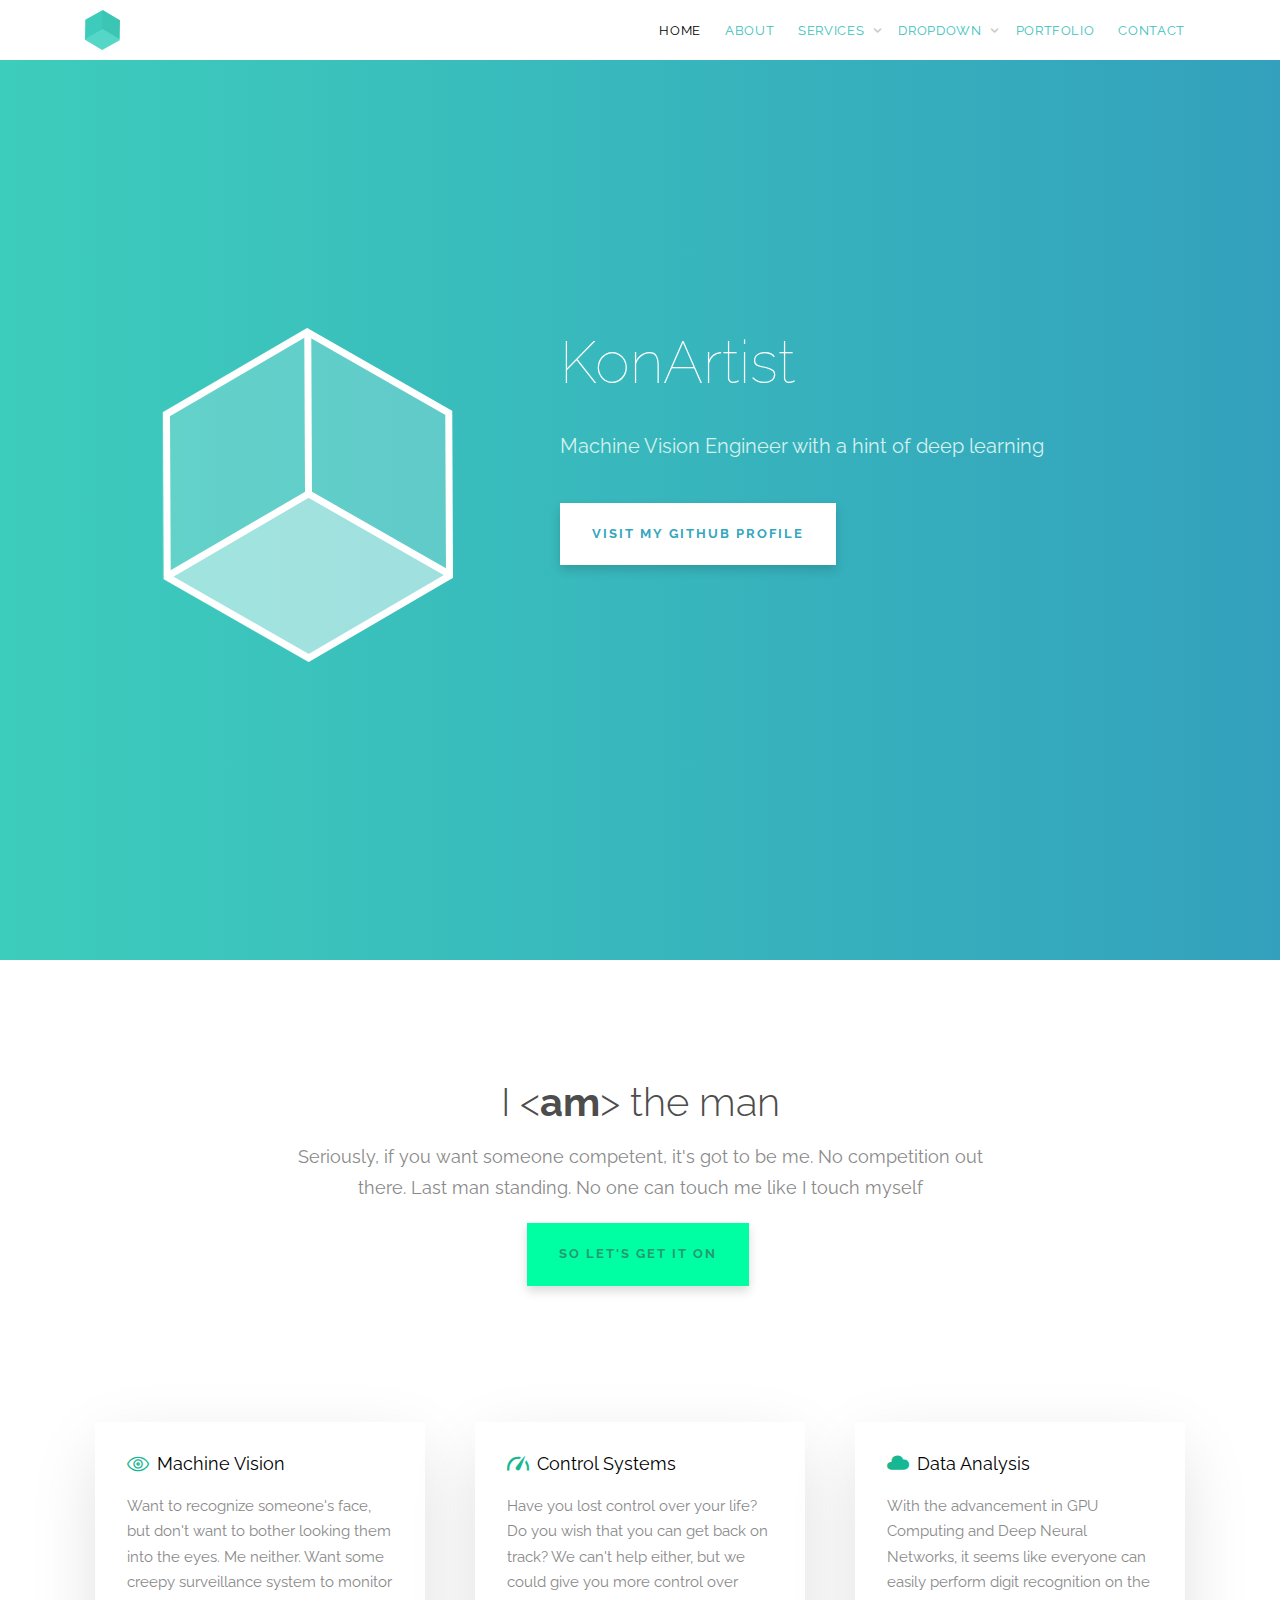
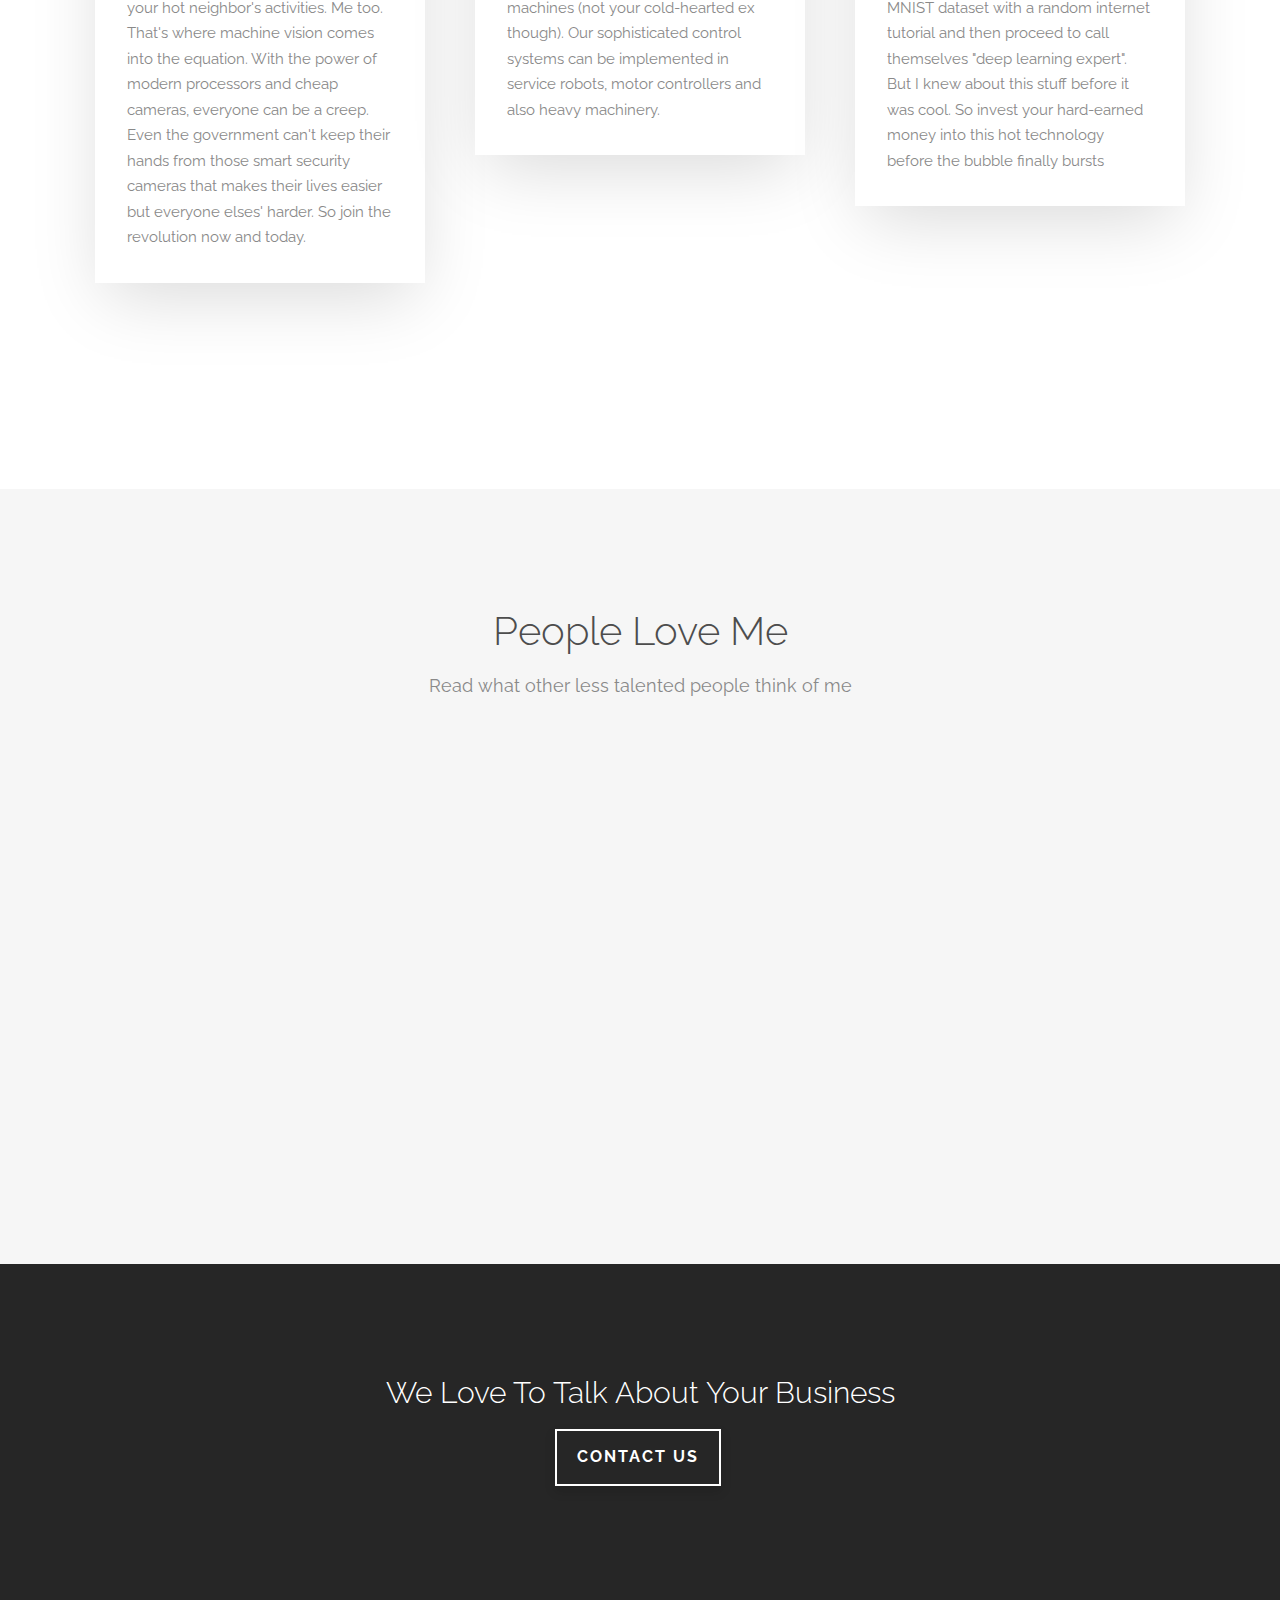
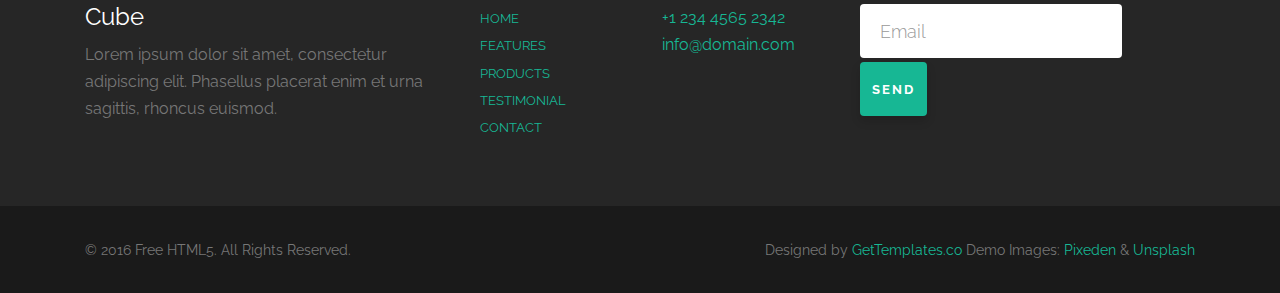
==== www/index.html @ 94dd9324 "feat: Adapt about page and add songs" ====
<!DOCTYPE HTML>
<!--
	Aesthetic by gettemplates.co
	Twitter: http://twitter.com/gettemplateco
	URL: http://gettemplates.co
-->
<html>
	<head>
	<meta charset="utf-8">
	<meta http-equiv="X-UA-Compatible" content="IE=edge">
	<title>KonArtist &mdash; Homepage</title>
	<meta name="viewport" content="width=device-width, initial-scale=1">
	<meta name="description" content="Free HTML5 Website Template by gettemplates.co" />
	<meta name="keywords" content="free website templates, free html5, free template, free bootstrap, free website template, html5, css3, mobile first, responsive" />
	<meta name="author" content="gettemplates.co" />

  	<!-- Facebook and Twitter integration -->
	<meta property="og:title" content=""/>
	<meta property="og:image" content=""/>
	<meta property="og:url" content=""/>
	<meta property="og:site_name" content=""/>
	<meta property="og:description" content=""/>
	<meta name="twitter:title" content="" />
	<meta name="twitter:image" content="" />
	<meta name="twitter:url" content="" />
	<meta name="twitter:card" content="" />

	<link href="https://fonts.googleapis.com/css?family=Raleway:100,300,400,700" rel="stylesheet">
	
	<!-- Animate.css -->
	<link rel="stylesheet" href="css/animate.css">
	<!-- Icomoon Icon Fonts-->
	<link rel="stylesheet" href="css/icomoon.css">
	<!-- Themify Icons-->
	<link rel="stylesheet" href="css/themify-icons.css">
	<!-- Bootstrap  -->
	<link rel="stylesheet" href="css/bootstrap.css">

	<!-- Magnific Popup -->
	<link rel="stylesheet" href="css/magnific-popup.css">

	<!-- Owl Carousel  -->
	<link rel="stylesheet" href="css/owl.carousel.min.css">
	<link rel="stylesheet" href="css/owl.theme.default.min.css">

	<!-- Theme style  -->
	<link rel="stylesheet" href="css/style.css">

	<!-- Modernizr JS -->
	<script src="js/modernizr-2.6.2.min.js"></script>
	<!-- FOR IE9 below -->
	<!--[if lt IE 9]>
	<script src="js/respond.min.js"></script>
	<![endif]-->

	</head>
	<body>
		
	<div class="gtco-loader"></div>
	
	<div id="page">

		<nav class="gtco-nav" role="navigation">
			<div class="gtco-container">
				
				<div class="row">
					<div class="col-sm-2 col-xs-12">
						<div id="gtco-logo"><a href="index.html"><img src="images/logo.png" alt="Free HTML5 Website Template by GetTemplates.co"></a></div>
					</div>
					<div class="col-xs-10 text-right menu-1">
						<ul>
							<li class="active"><a href="index.html">Home</a></li>
							<li><a href="about.html">About</a></li>
							<li class="has-dropdown">
								<a href="services.html">Services</a>
								<ul class="dropdown">
									<li><a href="#">Web Design</a></li>
									<li><a href="#">eCommerce</a></li>
									<li><a href="#">Branding</a></li>
									<li><a href="#">API</a></li>
								</ul>
							</li>
							<li class="has-dropdown">
								<a href="#">Dropdown</a>
								<ul class="dropdown">
									<li><a href="#">HTML5</a></li>
									<li><a href="#">CSS3</a></li>
									<li><a href="#">Sass</a></li>
									<li><a href="#">jQuery</a></li>
								</ul>
							</li>
							<li><a href="portfolio.html">Portfolio</a></li>
							<li><a href="contact.html">Contact</a></li>
						</ul>
					</div>
				</div>
				
			</div>
		</nav>

		<header id="gtco-header" class="gtco-cover" role="banner">
			<div class="gtco-container">
				<div class="row">
					<div class="col-md-12 col-md-offset-0 text-left">
						<div class="display-t">
							<div class="display-tc">
								<div class="row">
									<div class="col-md-5 text-center header-img">
										<img src="images/cube.png" alt="Free HTML5 Website Template by GetTemplates.co">
									</div>
									<div class="col-md-7 copy">
										<h1>KonArtist</h1>
										<p>Machine Vision Engineer with a hint of deep learning</p>
										<p><a href="https://github.com/hq-jiang" target="_blank" class="btn btn-white">Visit my Github profile</a></p>
									</div>
								</div>
							</div>
						</div>
					</div>
				</div>
			</div>
		</header>
		<!-- END #gtco-header -->
		 
		<!--
		<div class="gtco-client">
			<div class="gtco-container">
				<div class="row">
					<div class="col-md-2 col-md-offset-1 text-center client col-sm-6 col-xs-6 col-xs-offset-0 col-sm-offset-0">
						<img src="images/client_1.png" alt="Free Website Template by GetTemplates.co" class="img-responsive">
					</div>
					<div class="col-md-2 text-center client col-sm-6 col-xs-6 col-xs-offset-0 col-sm-offset-0">
						<img src="images/client_2.png" alt="Free Website Template by GetTemplates.co" class="img-responsive">
					</div>
					<div class="col-md-2 text-center client col-sm-6 col-xs-6 col-xs-offset-0 col-sm-offset-0">
						<img src="images/client_3.png" alt="Free Website Template by GetTemplates.co" class="img-responsive">
					</div>
					<div class="col-md-2 text-center client col-sm-6 col-xs-6 col-xs-offset-0 col-sm-offset-0">
						<img src="images/client_4.png" alt="Free Website Template by GetTemplates.co" class="img-responsive">
					</div>
					<div class="col-md-2 text-center client col-sm-6 col-xs-6 col-xs-offset-0 col-sm-offset-0">
						<img src="images/client_5.png" alt="Free Website Template by GetTemplates.co" class="img-responsive">
					</div>
				</div>
			</div>
		</div>
		-->

		<!-- END .gtco-client -->

		<div class="gtco-services gtco-section">
			<div class="gtco-container">
				<div class="row row-pb-sm">
					<div class="col-md-8 col-md-offset-2 gtco-heading text-center">
						<h2>I <<strong>am</strong>> the man</h2>
						<p>Seriously, if you want someone competent, it's got to be me. No competition out there. Last man standing. No one can touch me like I touch myself</p>
						<p><a href="https://vimeo.com/74481185" class="btn btn-special popup-vimeo">So let's get it on</a></p>
					</div>
				</div>
				<div class="row row-pb-md">
					<div class="col-md-4 col-sm-4 service-wrap">
						<div class="service">
							<h3><i class="ti-eye"></i> Machine Vision</h3>
							<p>Want to recognize someone's face, but don't want to bother looking them into the eyes. Me neither. Want some creepy surveillance system to monitor your hot neighbor's activities. Me too. That's where machine vision comes into the equation. With the power of modern processors and cheap cameras, everyone can be a creep. Even the government can't keep their hands from those smart security cameras that makes their lives easier but everyone elses' harder. So join the revolution now and today. </p>
						</div>
					</div>
					<div class="col-md-4 col-sm-4 service-wrap">
						<div class="service animate-change">
							<h3><i class="icon-gauge"></i> Control Systems</h3>
							<p>Have you lost control over your life? Do you wish that you can get back on track? We can't help either, but we could give you more control over machines (not your cold-hearted ex though). Our sophisticated control systems can be implemented in service robots, motor controllers and also heavy machinery. </p>
						</div>
					</div>
					<div class="col-md-4 col-sm-4 service-wrap">
						<div class="service">
							<h3><i class="icon-cloud2"></i> Data Analysis</h3>
							<p>With the advancement in GPU Computing and Deep Neural Networks, it seems like everyone can easily perform digit recognition on the MNIST dataset with a random internet tutorial and then proceed to call themselves "deep learning expert". But I knew about this stuff before it was cool. So invest your hard-earned money into this hot technology before the bubble finally bursts</p>
						</div>
					</div>

					<div class="clearfix visible-md-block visible-sm-block"></div>

				</div>
			</div>
		</div>
		<!-- END .gtco-services -->

		<!--
		<div class="gtco-section gtco-products">
			<div class="gtco-container">
				<div class="row row-pb-sm">
					<div class="col-md-8 col-md-offset-2 gtco-heading text-center">
						<h2>Popular Products</h2>
						<p>Lorem ipsum dolor sit amet, consectetur adipiscing elit. Phasellus placerat enim et urna sagittis, rhoncus euismod erat tincidunt. Donec tincidunt volutpat erat.</p>
					</div>
				</div>
				<div class="row row-pb-md">
					<div class="col-md-4 col-sm-4">
						<a href="#" class="gtco-item two-row bg-img animate-box" style="background-image: url(images/img_1.jpg)">
							<div class="overlay">
								<i class="ti-arrow-top-right"></i>
								<div class="copy">
									<h3>Paper Hot Cup</h3>
									<p>Lorem ipsum dolor sit amet, consectetur adipiscing elit.</p>
								</div>
							</div>
							<img src="images/img_1.jpg" class="hidden" alt="Free HTML5 Website Template by GetTemplates.co">
						</a>
						<a href="#" class="gtco-item two-row bg-img animate-box" style="background-image: url(images/img_2.jpg)">
							<div class="overlay">
								<i class="ti-arrow-top-right"></i>
								<div class="copy">
									<h3>Notepad Mockup</h3>
									<p>Lorem ipsum dolor sit amet, consectetur adipiscing elit.</p>
								</div>
							</div>
							<img src="images/img_2.jpg" class="hidden" alt="Free HTML5 Website Template by GetTemplates.co">
						</a>
					</div>
					<div class="col-md-4 col-sm-4">
						<a href="#" class="gtco-item one-row bg-img animate-box" style="background-image: url(images/img_md_1.jpg)">
							<div class="overlay">
								<i class="ti-arrow-top-right"></i>
								<div class="copy">
									<h3>Paper Pouch</h3>
									<p>Lorem ipsum dolor sit amet, consectetur adipiscing elit.</p>
								</div>
							</div>
							<img src="images/img_md_1.jpg" class="hidden" alt="Free HTML5 Website Template by GetTemplates.co">
						</a>
					</div>
					<div class="col-md-4 col-sm-4">
						<a href="#" class="gtco-item two-row bg-img animate-box" style="background-image: url(images/img_3.jpg)">
							<div class="overlay">
								<i class="ti-arrow-top-right"></i>
								<div class="copy">
									<h3>Fancy 3D</h3>
									<p>Lorem ipsum dolor sit amet, consectetur adipiscing elit.</p>
								</div>
							</div>
							<img src="images/img_3.jpg" class="hidden" alt="Free HTML5 Website Template by GetTemplates.co">
						</a>
						<a href="#" class="gtco-item two-row bg-img animate-box" style="background-image: url(images/img_4.jpg)">
							<div class="overlay">
								<i class="ti-arrow-top-right"></i>
								<div class="copy">
									<h3>Hard Cover Book</h3>
									<p>Lorem ipsum dolor sit amet, consectetur adipiscing elit.</p>
								</div>
							</div>
							<img src="images/img_4.jpg" class="hidden" alt="Free HTML5 Website Template by GetTemplates.co">
						</a>
					</div>
				</div>
				<div class="row">
					<div class="col-md-12 text-center">
					<p><a href="http://gettemplates.co" target="_blank" class="btn btn-special">Visit Gettemplates.co</a></p>
					</div>
				</div>
			</div>
		</div>
		-->
		<!-- END .gtco-products -->


		<div class="gtco-section gtco-testimonial gtco-gray">
			<div class="gtco-container">

				<div class="row row-pb-sm">
					<div class="col-md-8 col-md-offset-2 gtco-heading text-center">
						<h2>People Love Me</h2>
						<p>Read what other less talented people think of me</p>
					</div>
				</div>

				<div class="row">
					<div class="col-md-6 col-sm-6 animate-box">
						<div class="gtco-testimony gtco-left">
							<div><img src="images/persons/bill_gates.jpg" alt="Free Website template by GetTemplates.co"></div>
							<blockquote>
								<p>&ldquo;Teaching's hard! You need different skills: positive reinforcement, keeping students from getting bored, commanding their attention in a certain way. But teaching KonArtist was easy, though.&rdquo; <cite class="author">&mdash; Bill Gates</cite></p>
							</blockquote>	
						</div>
					</div>

					<div class="col-md-6 col-sm-6 animate-box">
						<div class="gtco-testimony gtco-left">
							<div><img src="images/persons/steve_jobs.jpg" alt="Free Website template by GetTemplates.co"></div>
							<blockquote>
								<p>&ldquo;Creativity is just connecting things. When you ask KonArtist how he did something, he feels a little guilty because he didn’t really do it, he just saw something. It seemed obvious to him after a while. &rdquo; <cite class="author">&mdash; Steve Jobs</cite></p>
							</blockquote>	
						</div>
					</div>

					
				</div>
				<div class="row">
					<div class="col-md-6 col-sm-6 animate-box">
						<div class="gtco-testimony gtco-left">
							<div><img src="images/persons/sebastian_thrun.jpg" alt="Free Website template by GetTemplates.co"></div>
							<blockquote>
								<p>&ldquo;Almost all accidents take place because people are distracted by KonArtist&rdquo; <cite class="author">&mdash; Sebastian Thrun</cite></p>
							</blockquote>	
						</div>
					</div>

					<div class="col-md-6 col-sm-6 animate-box">
						<div class="gtco-testimony gtco-left">
							<div><img src="images/persons/linus_torvalds.jpg" alt="Free Website template by GetTemplates.co"></div>
							<blockquote>
								<p>&ldquo;Fuck you, Nvidia. But KonArtist's cool, though&rdquo; <cite class="author">&mdash; Linus Torvalds</cite></p>
							</blockquote>	
						</div>
					</div>
				</div>
			</div>
		</div>
		

		<footer id="gtco-footer" class="gtco-section" role="contentinfo">
			<div class="gtco-container">
				<div class="row row-pb-md">
					<div class="col-md-8 col-md-offset-2 gtco-cta text-center">
						<h3>We Love To Talk About Your Business</h3>
						<p><a href="#" class="btn btn-white btn-outline">Contact Us</a></p>
					</div>
				</div>
				<div class="row row-pb-md">
					<div class="col-md-4 gtco-widget gtco-footer-paragraph">
						<h3>Cube</h3>
						<p>Lorem ipsum dolor sit amet, consectetur adipiscing elit. Phasellus placerat enim et urna sagittis, rhoncus euismod.</p>
					</div>
					<div class="col-md-4 gtco-footer-link">
						<div class="row">
							<div class="col-md-6">
								<ul class="gtco-list-link">
									<li><a href="#">Home</a></li>
									<li><a href="#">Features</a></li>
									<li><a href="#">Products</a></li>
									<li><a href="#">Testimonial</a></li>
									<li><a href="#">Contact</a></li>
								</ul>
							</div>
							<div class="col-md-6">
								<p>
									<a href="tel://1234567890">+1 234 4565 2342</a> <br>
									<a href="#">info@domain.com</a>
								</p>
							</div>
						</div>
					</div>
					<div class="col-md-4 gtco-footer-subscribe">
						<form class="form-inline">
						  <div class="form-group">
						    <label class="sr-only" for="exampleInputEmail3">Email address</label>
						    <input type="email" class="form-control" id="" placeholder="Email">
						  </div>
						  <button type="submit" class="btn btn-primary">Send</button>
						</form>
					</div>
				</div>
			</div>
			<div class="gtco-copyright">
				<div class="gtco-container">
					<div class="row">
						<div class="col-md-6 text-left">
							<p><small>&copy; 2016 Free HTML5. All Rights Reserved. </small></p>
						</div>
						<div class="col-md-6 text-right">
							<p><small>Designed by <a href="http://gettemplates.co/" target="_blank">GetTemplates.co</a> Demo Images: <a href="http://pixeden.com/" target="_blank">Pixeden</a> &amp; <a href="http://unsplash.com" target="_blank">Unsplash</a></small> </p>
						</div>
					</div>
				</div>
			</div>
		</footer>

	</div>

	<div class="gototop js-top">
		<a href="#" class="js-gotop"><i class="icon-arrow-up"></i></a>
	</div>
	
	<!-- jQuery -->
	<script src="js/jquery.min.js"></script>
	<!-- jQuery Easing -->
	<script src="js/jquery.easing.1.3.js"></script>
	<!-- Bootstrap -->
	<script src="js/bootstrap.min.js"></script>
	<!-- Waypoints -->
	<script src="js/jquery.waypoints.min.js"></script>
	<!-- Carousel -->
	<script src="js/owl.carousel.min.js"></script>
	<!-- Magnific Popup -->
	<script src="js/jquery.magnific-popup.min.js"></script>
	<script src="js/magnific-popup-options.js"></script>
	<!-- Main -->
	<script src="js/main.js"></script>

	</body>
</html>
---- www/css/icomoon.css ----
@font-face {
  font-family: 'icomoon';
  src:  url('../fonts/icomoon/icomoon.eot?6iuir');
  src:  url('../fonts/icomoon/icomoon.eot?6iuir#iefix') format('embedded-opentype'),
    url('../fonts/icomoon/icomoon.ttf?6iuir') format('truetype'),
    url('../fonts/icomoon/icomoon.woff?6iuir') format('woff'),
    url('../fonts/icomoon/icomoon.svg?6iuir#icomoon') format('svg');
  font-weight: normal;
  font-style: normal;
}

[class^="icon-"], [class*=" icon-"] {
  /* use !important to prevent issues with browser extensions that change fonts */
  font-family: 'icomoon' !important;
  speak: none;
  font-style: normal;
  font-weight: normal;
  font-variant: normal;
  text-transform: none;
  line-height: 1;

  /* Better Font Rendering =========== */
  -webkit-font-smoothing: antialiased;
  -moz-osx-font-smoothing: grayscale;
}

.icon-eye:before {
  content: "\e000";
}
.icon-paper-clip:before {
  content: "\e001";
}
.icon-mail:before {
  content: "\e002";
}
.icon-toggle:before {
  content: "\e003";
}
.icon-layout:before {
  content: "\e004";
}
.icon-link:before {
  content: "\e005";
}
.icon-bell:before {
  content: "\e006";
}
.icon-lock:before {
  content: "\e007";
}
.icon-unlock:before {
  content: "\e008";
}
.icon-ribbon:before {
  content: "\e009";
}
.icon-image:before {
  content: "\e010";
}
.icon-signal:before {
  content: "\e011";
}
.icon-target:before {
  content: "\e012";
}
.icon-clipboard:before {
  content: "\e013";
}
.icon-clock:before {
  content: "\e014";
}
.icon-watch:before {
  content: "\e015";
}
.icon-air-play:before {
  content: "\e016";
}
.icon-camera:before {
  content: "\e017";
}
.icon-video:before {
  content: "\e018";
}
.icon-disc:before {
  content: "\e019";
}
.icon-printer:before {
  content: "\e020";
}
.icon-monitor:before {
  content: "\e021";
}
.icon-server:before {
  content: "\e022";
}
.icon-cog:before {
  content: "\e023";
}
.icon-heart:before {
  content: "\e024";
}
.icon-paragraph:before {
  content: "\e025";
}
.icon-align-justify:before {
  content: "\e026";
}
.icon-align-left:before {
  content: "\e027";
}
.icon-align-center:before {
  content: "\e028";
}
.icon-align-right:before {
  content: "\e029";
}
.icon-book:before {
  content: "\e030";
}
.icon-layers:before {
  content: "\e031";
}
.icon-stack:before {
  content: "\e032";
}
.icon-stack-2:before {
  content: "\e033";
}
.icon-paper:before {
  content: "\e034";
}
.icon-paper-stack:before {
  content: "\e035";
}
.icon-search:before {
  content: "\e036";
}
.icon-zoom-in:before {
  content: "\e037";
}
.icon-zoom-out:before {
  content: "\e038";
}
.icon-reply:before {
  content: "\e039";
}
.icon-circle-plus:before {
  content: "\e040";
}
.icon-circle-minus:before {
  content: "\e041";
}
.icon-circle-check:before {
  content: "\e042";
}
.icon-circle-cross:before {
  content: "\e043";
}
.icon-square-plus:before {
  content: "\e044";
}
.icon-square-minus:before {
  content: "\e045";
}
.icon-square-check:before {
  content: "\e046";
}
.icon-square-cross:before {
  content: "\e047";
}
.icon-microphone:before {
  content: "\e048";
}
.icon-record:before {
  content: "\e049";
}
.icon-skip-back:before {
  content: "\e050";
}
.icon-rewind:before {
  content: "\e051";
}
.icon-play:before {
  content: "\e052";
}
.icon-pause:before {
  content: "\e053";
}
.icon-stop:before {
  content: "\e054";
}
.icon-fast-forward:before {
  content: "\e055";
}
.icon-skip-forward:before {
  content: "\e056";
}
.icon-shuffle:before {
  content: "\e057";
}
.icon-repeat:before {
  content: "\e058";
}
.icon-folder:before {
  content: "\e059";
}
.icon-umbrella:before {
  content: "\e060";
}
.icon-moon:before {
  content: "\e061";
}
.icon-thermometer:before {
  content: "\e062";
}
.icon-drop:before {
  content: "\e063";
}
.icon-sun:before {
  content: "\e064";
}
.icon-cloud:before {
  content: "\e065";
}
.icon-cloud-upload:before {
  content: "\e066";
}
.icon-cloud-download:before {
  content: "\e067";
}
.icon-upload:before {
  content: "\e068";
}
.icon-download:before {
  content: "\e069";
}
.icon-location:before {
  content: "\e070";
}
.icon-location-2:before {
  content: "\e071";
}
.icon-map:before {
  content: "\e072";
}
.icon-battery:before {
  content: "\e073";
}
.icon-head:before {
  content: "\e074";
}
.icon-briefcase:before {
  content: "\e075";
}
.icon-speech-bubble:before {
  content: "\e076";
}
.icon-anchor:before {
  content: "\e077";
}
.icon-globe:before {
  content: "\e078";
}
.icon-box:before {
  content: "\e079";
}
.icon-reload:before {
  content: "\e080";
}
.icon-share:before {
  content: "\e081";
}
.icon-marquee:before {
  content: "\e082";
}
.icon-marquee-plus:before {
  content: "\e083";
}
.icon-marquee-minus:before {
  content: "\e084";
}
.icon-tag:before {
  content: "\e085";
}
.icon-power:before {
  content: "\e086";
}
.icon-command:before {
  content: "\e087";
}
.icon-alt:before {
  content: "\e088";
}
.icon-esc:before {
  content: "\e089";
}
.icon-bar-graph:before {
  content: "\e090";
}
.icon-bar-graph-2:before {
  content: "\e091";
}
.icon-pie-graph:before {
  content: "\e092";
}
.icon-star:before {
  content: "\e093";
}
.icon-arrow-left:before {
  content: "\e094";
}
.icon-arrow-right:before {
  content: "\e095";
}
.icon-arrow-up:before {
  content: "\e096";
}
.icon-arrow-down:before {
  content: "\e097";
}
.icon-volume:before {
  content: "\e098";
}
.icon-mute:before {
  content: "\e099";
}
.icon-content-right:before {
  content: "\e100";
}
.icon-content-left:before {
  content: "\e101";
}
.icon-grid:before {
  content: "\e102";
}
.icon-grid-2:before {
  content: "\e103";
}
.icon-columns:before {
  content: "\e104";
}
.icon-loader:before {
  content: "\e105";
}
.icon-bag:before {
  content: "\e106";
}
.icon-ban:before {
  content: "\e107";
}
.icon-flag:before {
  content: "\e108";
}
.icon-trash:before {
  content: "\e109";
}
.icon-expand:before {
  content: "\e110";
}
.icon-contract:before {
  content: "\e111";
}
.icon-maximize:before {
  content: "\e112";
}
.icon-minimize:before {
  content: "\e113";
}
.icon-plus:before {
  content: "\e114";
}
.icon-minus:before {
  content: "\e115";
}
.icon-check:before {
  content: "\e116";
}
.icon-cross:before {
  content: "\e117";
}
.icon-move:before {
  content: "\e118";
}
.icon-delete:before {
  content: "\e119";
}
.icon-menu:before {
  content: "\e120";
}
.icon-archive:before {
  content: "\e121";
}
.icon-inbox:before {
  content: "\e122";
}
.icon-outbox:before {
  content: "\e123";
}
.icon-file:before {
  content: "\e124";
}
.icon-file-add:before {
  content: "\e125";
}
.icon-file-subtract:before {
  content: "\e126";
}
.icon-help:before {
  content: "\e127";
}
.icon-open:before {
  content: "\e128";
}
.icon-ellipsis:before {
  content: "\e129";
}
.icon-add-to-list:before {
  content: "\e900";
}
.icon-classic-computer:before {
  content: "\e901";
}
.icon-controller-fast-backward:before {
  content: "\e902";
}
.icon-creative-commons-attribution:before {
  content: "\e903";
}
.icon-creative-commons-noderivs:before {
  content: "\e904";
}
.icon-creative-commons-noncommercial-eu:before {
  content: "\e905";
}
.icon-creative-commons-noncommercial-us:before {
  content: "\e906";
}
.icon-creative-commons-public-domain:before {
  content: "\e907";
}
.icon-creative-commons-remix:before {
  content: "\e908";
}
.icon-creative-commons-share:before {
  content: "\e909";
}
.icon-creative-commons-sharealike:before {
  content: "\e90a";
}
.icon-creative-commons:before {
  content: "\e90b";
}
.icon-document-landscape:before {
  content: "\e90c";
}
.icon-remove-user:before {
  content: "\e90d";
}
.icon-warning:before {
  content: "\e90e";
}
.icon-arrow-bold-down:before {
  content: "\e90f";
}
.icon-arrow-bold-left:before {
  content: "\e910";
}
.icon-arrow-bold-right:before {
  content: "\e911";
}
.icon-arrow-bold-up:before {
  content: "\e912";
}
.icon-arrow-down2:before {
  content: "\e913";
}
.icon-arrow-left2:before {
  content: "\e914";
}
.icon-arrow-long-down:before {
  content: "\e915";
}
.icon-arrow-long-left:before {
  content: "\e916";
}
.icon-arrow-long-right:before {
  content: "\e917";
}
.icon-arrow-long-up:before {
  content: "\e918";
}
.icon-arrow-right2:before {
  content: "\e919";
}
.icon-arrow-up2:before {
  content: "\e91a";
}
.icon-arrow-with-circle-down:before {
  content: "\e91b";
}
.icon-arrow-with-circle-left:before {
  content: "\e91c";
}
.icon-arrow-with-circle-right:before {
  content: "\e91d";
}
.icon-arrow-with-circle-up:before {
  content: "\e91e";
}
.icon-bookmark:before {
  content: "\e91f";
}
.icon-bookmarks:before {
  content: "\e920";
}
.icon-chevron-down:before {
  content: "\e921";
}
.icon-chevron-left:before {
  content: "\e922";
}
.icon-chevron-right:before {
  content: "\e923";
}
.icon-chevron-small-down:before {
  content: "\e924";
}
.icon-chevron-small-left:before {
  content: "\e925";
}
.icon-chevron-small-right:before {
  content: "\e926";
}
.icon-chevron-small-up:before {
  content: "\e927";
}
.icon-chevron-thin-down:before {
  content: "\e928";
}
.icon-chevron-thin-left:before {
  content: "\e929";
}
.icon-chevron-thin-right:before {
  content: "\e92a";
}
.icon-chevron-thin-up:before {
  content: "\e92b";
}
.icon-chevron-up:before {
  content: "\e92c";
}
.icon-chevron-with-circle-down:before {
  content: "\e92d";
}
.icon-chevron-with-circle-left:before {
  content: "\e92e";
}
.icon-chevron-with-circle-right:before {
  content: "\e92f";
}
.icon-chevron-with-circle-up:before {
  content: "\e930";
}
.icon-cloud2:before {
  content: "\e931";
}
.icon-controller-fast-forward:before {
  content: "\e932";
}
.icon-controller-jump-to-start:before {
  content: "\e933";
}
.icon-controller-next:before {
  content: "\e934";
}
.icon-controller-paus:before {
  content: "\e935";
}
.icon-controller-play:before {
  content: "\e936";
}
.icon-controller-record:before {
  content: "\e937";
}
.icon-controller-stop:before {
  content: "\e938";
}
.icon-controller-volume:before {
  content: "\e939";
}
.icon-dot-single:before {
  content: "\e93a";
}
.icon-dots-three-horizontal:before {
  content: "\e93b";
}
.icon-dots-three-vertical:before {
  content: "\e93c";
}
.icon-dots-two-horizontal:before {
  content: "\e93d";
}
.icon-dots-two-vertical:before {
  content: "\e93e";
}
.icon-download2:before {
  content: "\e93f";
}
.icon-emoji-flirt:before {
  content: "\e940";
}
.icon-flow-branch:before {
  content: "\e941";
}
.icon-flow-cascade:before {
  content: "\e942";
}
.icon-flow-line:before {
  content: "\e943";
}
.icon-flow-parallel:before {
  content: "\e944";
}
.icon-flow-tree:before {
  content: "\e945";
}
.icon-install:before {
  content: "\e946";
}
.icon-layers2:before {
  content: "\e947";
}
.icon-open-book:before {
  content: "\e948";
}
.icon-resize-100:before {
  content: "\e949";
}
.icon-resize-full-screen:before {
  content: "\e94a";
}
.icon-save:before {
  content: "\e94b";
}
.icon-select-arrows:before {
  content: "\e94c";
}
.icon-sound-mute:before {
  content: "\e94d";
}
.icon-sound:before {
  content: "\e94e";
}
.icon-trash2:before {
  content: "\e94f";
}
.icon-triangle-down:before {
  content: "\e950";
}
.icon-triangle-left:before {
  content: "\e951";
}
.icon-triangle-right:before {
  content: "\e952";
}
.icon-triangle-up:before {
  content: "\e953";
}
.icon-uninstall:before {
  content: "\e954";
}
.icon-upload-to-cloud:before {
  content: "\e955";
}
.icon-upload2:before {
  content: "\e956";
}
.icon-add-user:before {
  content: "\e957";
}
.icon-address:before {
  content: "\e958";
}
.icon-adjust:before {
  content: "\e959";
}
.icon-air:before {
  content: "\e95a";
}
.icon-aircraft-landing:before {
  content: "\e95b";
}
.icon-aircraft-take-off:before {
  content: "\e95c";
}
.icon-aircraft:before {
  content: "\e95d";
}
.icon-align-bottom:before {
  content: "\e95e";
}
.icon-align-horizontal-middle:before {
  content: "\e95f";
}
.icon-align-left2:before {
  content: "\e960";
}
.icon-align-right2:before {
  content: "\e961";
}
.icon-align-top:before {
  content: "\e962";
}
.icon-align-vertical-middle:before {
  content: "\e963";
}
.icon-archive2:before {
  content: "\e964";
}
.icon-area-graph:before {
  content: "\e965";
}
.icon-attachment:before {
  content: "\e966";
}
.icon-awareness-ribbon:before {
  content: "\e967";
}
.icon-back-in-time:before {
  content: "\e968";
}
.icon-back:before {
  content: "\e969";
}
.icon-bar-graph2:before {
  content: "\e96a";
}
.icon-battery2:before {
  content: "\e96b";
}
.icon-beamed-note:before {
  content: "\e96c";
}
.icon-bell2:before {
  content: "\e96d";
}
.icon-blackboard:before {
  content: "\e96e";
}
.icon-block:before {
  content: "\e96f";
}
.icon-book2:before {
  content: "\e970";
}
.icon-bowl:before {
  content: "\e971";
}
.icon-box2:before {
  content: "\e972";
}
.icon-briefcase2:before {
  content: "\e973";
}
.icon-browser:before {
  content: "\e974";
}
.icon-brush:before {
  content: "\e975";
}
.icon-bucket:before {
  content: "\e976";
}
.icon-cake:before {
  content: "\e977";
}
.icon-calculator:before {
  content: "\e978";
}
.icon-calendar:before {
  content: "\e979";
}
.icon-camera2:before {
  content: "\e97a";
}
.icon-ccw:before {
  content: "\e97b";
}
.icon-chat:before {
  content: "\e97c";
}
.icon-check2:before {
  content: "\e97d";
}
.icon-circle-with-cross:before {
  content: "\e97e";
}
.icon-circle-with-minus:before {
  content: "\e97f";
}
.icon-circle-with-plus:before {
  content: "\e980";
}
.icon-circle:before {
  content: "\e981";
}
.icon-circular-graph:before {
  content: "\e982";
}
.icon-clapperboard:before {
  content: "\e983";
}
.icon-clipboard2:before {
  content: "\e984";
}
.icon-clock2:before {
  content: "\e985";
}
.icon-code:before {
  content: "\e986";
}
.icon-cog2:before {
  content: "\e987";
}
.icon-colours:before {
  content: "\e988";
}
.icon-compass:before {
  content: "\e989";
}
.icon-copy:before {
  content: "\e98a";
}
.icon-credit-card:before {
  content: "\e98b";
}
.icon-credit:before {
  content: "\e98c";
}
.icon-cross2:before {
  content: "\e98d";
}
.icon-cup:before {
  content: "\e98e";
}
.icon-cw:before {
  content: "\e98f";
}
.icon-cycle:before {
  content: "\e990";
}
.icon-database:before {
  content: "\e991";
}
.icon-dial-pad:before {
  content: "\e992";
}
.icon-direction:before {
  content: "\e993";
}
.icon-document:before {
  content: "\e994";
}
.icon-documents:before {
  content: "\e995";
}
.icon-drink:before {
  content: "\e996";
}
.icon-drive:before {
  content: "\e997";
}
.icon-drop2:before {
  content: "\e998";
}
.icon-edit:before {
  content: "\e999";
}
.icon-email:before {
  content: "\e99a";
}
.icon-emoji-happy:before {
  content: "\e99b";
}
.icon-emoji-neutral:before {
  content: "\e99c";
}
.icon-emoji-sad:before {
  content: "\e99d";
}
.icon-erase:before {
  content: "\e99e";
}
.icon-eraser:before {
  content: "\e99f";
}
.icon-export:before {
  content: "\e9a0";
}
.icon-eye2:before {
  content: "\e9a1";
}
.icon-feather:before {
  content: "\e9a2";
}
.icon-flag2:before {
  content: "\e9a3";
}
.icon-flash:before {
  content: "\e9a4";
}
.icon-flashlight:before {
  content: "\e9a5";
}
.icon-flat-brush:before {
  content: "\e9a6";
}
.icon-folder-images:before {
  content: "\e9a7";
}
.icon-folder-music:before {
  content: "\e9a8";
}
.icon-folder-video:before {
  content: "\e9a9";
}
.icon-folder2:before {
  content: "\e9aa";
}
.icon-forward:before {
  content: "\e9ab";
}
.icon-funnel:before {
  content: "\e9ac";
}
.icon-game-controller:before {
  content: "\e9ad";
}
.icon-gauge:before {
  content: "\e9ae";
}
.icon-globe2:before {
  content: "\e9af";
}
.icon-graduation-cap:before {
  content: "\e9b0";
}
.icon-grid2:before {
  content: "\e9b1";
}
.icon-hair-cross:before {
  content: "\e9b2";
}
.icon-hand:before {
  content: "\e9b3";
}
.icon-heart-outlined:before {
  content: "\e9b4";
}
.icon-heart2:before {
  content: "\e9b5";
}
.icon-help-with-circle:before {
  content: "\e9b6";
}
.icon-help2:before {
  content: "\e9b7";
}
.icon-home:before {
  content: "\e9b8";
}
.icon-hour-glass:before {
  content: "\e9b9";
}
.icon-image-inverted:before {
  content: "\e9ba";
}
.icon-image2:before {
  content: "\e9bb";
}
.icon-images:before {
  content: "\e9bc";
}
.icon-inbox2:before {
  content: "\e9bd";
}
.icon-infinity:before {
  content: "\e9be";
}
.icon-info-with-circle:before {
  content: "\e9bf";
}
.icon-info:before {
  content: "\e9c0";
}
.icon-key:before {
  content: "\e9c1";
}
.icon-keyboard:before {
  content: "\e9c2";
}
.icon-lab-flask:before {
  content: "\e9c3";
}
.icon-landline:before {
  content: "\e9c4";
}
.icon-language:before {
  content: "\e9c5";
}
.icon-laptop:before {
  content: "\e9c6";
}
.icon-leaf:before {
  content: "\e9c7";
}
.icon-level-down:before {
  content: "\e9c8";
}
.icon-level-up:before {
  content: "\e9c9";
}
.icon-lifebuoy:before {
  content: "\e9ca";
}
.icon-light-bulb:before {
  content: "\e9cb";
}
.icon-light-down:before {
  content: "\e9cc";
}
.icon-light-up:before {
  content: "\e9cd";
}
.icon-line-graph:before {
  content: "\e9ce";
}
.icon-link2:before {
  content: "\e9cf";
}
.icon-list:before {
  content: "\e9d0";
}
.icon-location-pin:before {
  content: "\e9d1";
}
.icon-location2:before {
  content: "\e9d2";
}
.icon-lock-open:before {
  content: "\e9d3";
}
.icon-lock2:before {
  content: "\e9d4";
}
.icon-log-out:before {
  content: "\e9d5";
}
.icon-login:before {
  content: "\e9d6";
}
.icon-loop:before {
  content: "\e9d7";
}
.icon-magnet:before {
  content: "\e9d8";
}
.icon-magnifying-glass:before {
  content: "\e9d9";
}
.icon-mail2:before {
  content: "\e9da";
}
.icon-man:before {
  content: "\e9db";
}
.icon-map2:before {
  content: "\e9dc";
}
.icon-mask:before {
  content: "\e9dd";
}
.icon-medal:before {
  content: "\e9de";
}
.icon-megaphone:before {
  content: "\e9df";
}
.icon-menu2:before {
  content: "\e9e0";
}
.icon-message:before {
  content: "\e9e1";
}
.icon-mic:before {
  content: "\e9e2";
}
.icon-minus2:before {
  content: "\e9e3";
}
.icon-mobile:before {
  content: "\e9e4";
}
.icon-modern-mic:before {
  content: "\e9e5";
}
.icon-moon2:before {
  content: "\e9e6";
}
.icon-mouse:before {
  content: "\e9e7";
}
.icon-music:before {
  content: "\e9e8";
}
.icon-network:before {
  content: "\e9e9";
}
.icon-new-message:before {
  content: "\e9ea";
}
.icon-new:before {
  content: "\e9eb";
}
.icon-news:before {
  content: "\e9ec";
}
.icon-note:before {
  content: "\e9ed";
}
.icon-notification:before {
  content: "\e9ee";
}
.icon-old-mobile:before {
  content: "\e9ef";
}
.icon-old-phone:before {
  content: "\e9f0";
}
.icon-palette:before {
  content: "\e9f1";
}
.icon-paper-plane:before {
  content: "\e9f2";
}
.icon-pencil:before {
  content: "\e9f3";
}
.icon-phone:before {
  content: "\e9f4";
}
.icon-pie-chart:before {
  content: "\e9f5";
}
.icon-pin:before {
  content: "\e9f6";
}
.icon-plus2:before {
  content: "\e9f7";
}
.icon-popup:before {
  content: "\e9f8";
}
.icon-power-plug:before {
  content: "\e9f9";
}
.icon-price-ribbon:before {
  content: "\e9fa";
}
.icon-price-tag:before {
  content: "\e9fb";
}
.icon-print:before {
  content: "\e9fc";
}
.icon-progress-empty:before {
  content: "\e9fd";
}
.icon-progress-full:before {
  content: "\e9fe";
}
.icon-progress-one:before {
  content: "\e9ff";
}
.icon-progress-two:before {
  content: "\ea00";
}
.icon-publish:before {
  content: "\ea01";
}
.icon-quote:before {
  content: "\ea02";
}
.icon-radio:before {
  content: "\ea03";
}
.icon-reply-all:before {
  content: "\ea04";
}
.icon-reply2:before {
  content: "\ea05";
}
.icon-retweet:before {
  content: "\ea06";
}
.icon-rocket:before {
  content: "\ea07";
}
.icon-round-brush:before {
  content: "\ea08";
}
.icon-rss:before {
  content: "\ea09";
}
.icon-ruler:before {
  content: "\ea0a";
}
.icon-scissors:before {
  content: "\ea0b";
}
.icon-share-alternitive:before {
  content: "\ea0c";
}
.icon-share2:before {
  content: "\ea0d";
}
.icon-shareable:before {
  content: "\ea0e";
}
.icon-shield:before {
  content: "\ea0f";
}
.icon-shop:before {
  content: "\ea10";
}
.icon-shopping-bag:before {
  content: "\ea11";
}
.icon-shopping-basket:before {
  content: "\ea12";
}
.icon-shopping-cart:before {
  content: "\ea13";
}
.icon-shuffle2:before {
  content: "\ea14";
}
.icon-signal2:before {
  content: "\ea15";
}
.icon-sound-mix:before {
  content: "\ea16";
}
.icon-sports-club:before {
  content: "\ea17";
}
.icon-spreadsheet:before {
  content: "\ea18";
}
.icon-squared-cross:before {
  content: "\ea19";
}
.icon-squared-minus:before {
  content: "\ea1a";
}
.icon-squared-plus:before {
  content: "\ea1b";
}
.icon-star-outlined:before {
  content: "\ea1c";
}
.icon-star2:before {
  content: "\ea1d";
}
.icon-stopwatch:before {
  content: "\ea1e";
}
.icon-suitcase:before {
  content: "\ea1f";
}
.icon-swap:before {
  content: "\ea20";
}
.icon-sweden:before {
  content: "\ea21";
}
.icon-switch:before {
  content: "\ea22";
}
.icon-tablet:before {
  content: "\ea23";
}
.icon-tag2:before {
  content: "\ea24";
}
.icon-text-document-inverted:before {
  content: "\ea25";
}
.icon-text-document:before {
  content: "\ea26";
}
.icon-text:before {
  content: "\ea27";
}
.icon-thermometer2:before {
  content: "\ea28";
}
.icon-thumbs-down:before {
  content: "\ea29";
}
.icon-thumbs-up:before {
  content: "\ea2a";
}
.icon-thunder-cloud:before {
  content: "\ea2b";
}
.icon-ticket:before {
  content: "\ea2c";
}
.icon-time-slot:before {
  content: "\ea2d";
}
.icon-tools:before {
  content: "\ea2e";
}
.icon-traffic-cone:before {
  content: "\ea2f";
}
.icon-tree:before {
  content: "\ea30";
}
.icon-trophy:before {
  content: "\ea31";
}
.icon-tv:before {
  content: "\ea32";
}
.icon-typing:before {
  content: "\ea33";
}
.icon-unread:before {
  content: "\ea34";
}
.icon-untag:before {
  content: "\ea35";
}
.icon-user:before {
  content: "\ea36";
}
.icon-users:before {
  content: "\ea37";
}
.icon-v-card:before {
  content: "\ea38";
}
.icon-video2:before {
  content: "\ea39";
}
.icon-vinyl:before {
  content: "\ea3a";
}
.icon-voicemail:before {
  content: "\ea3b";
}
.icon-wallet:before {
  content: "\ea3c";
}
.icon-water:before {
  content: "\ea3d";
}
.icon-px-with-circle:before {
  content: "\ea3e";
}
.icon-px:before {
  content: "\ea3f";
}
.icon-basecamp:before {
  content: "\ea40";
}
.icon-behance:before {
  content: "\ea41";
}
.icon-creative-cloud:before {
  content: "\ea42";
}
.icon-dropbox:before {
  content: "\ea43";
}
.icon-evernote:before {
  content: "\ea44";
}
.icon-flattr:before {
  content: "\ea45";
}
.icon-foursquare:before {
  content: "\ea46";
}
.icon-google-drive:before {
  content: "\ea47";
}
.icon-google-hangouts:before {
  content: "\ea48";
}
.icon-grooveshark:before {
  content: "\ea49";
}
.icon-icloud:before {
  content: "\ea4a";
}
.icon-mixi:before {
  content: "\ea4b";
}
.icon-onedrive:before {
  content: "\ea4c";
}
.icon-paypal:before {
  content: "\ea4d";
}
.icon-picasa:before {
  content: "\ea4e";
}
.icon-qq:before {
  content: "\ea4f";
}
.icon-rdio-with-circle:before {
  content: "\ea50";
}
.icon-renren:before {
  content: "\ea51";
}
.icon-scribd:before {
  content: "\ea52";
}
.icon-sina-weibo:before {
  content: "\ea53";
}
.icon-skype-with-circle:before {
  content: "\ea54";
}
.icon-skype:before {
  content: "\ea55";
}
.icon-slideshare:before {
  content: "\ea56";
}
.icon-smashing:before {
  content: "\ea57";
}
.icon-soundcloud:before {
  content: "\ea58";
}
.icon-spotify-with-circle:before {
  content: "\ea59";
}
.icon-spotify:before {
  content: "\ea5a";
}
.icon-swarm:before {
  content: "\ea5b";
}
.icon-vine-with-circle:before {
  content: "\ea5c";
}
.icon-vine:before {
  content: "\ea5d";
}
.icon-vk-alternitive:before {
  content: "\ea5e";
}
.icon-vk-with-circle:before {
  content: "\ea5f";
}
.icon-vk:before {
  content: "\ea60";
}
.icon-xing-with-circle:before {
  content: "\ea61";
}
.icon-xing:before {
  content: "\ea62";
}
.icon-yelp:before {
  content: "\ea63";
}
.icon-dribbble-with-circle:before {
  content: "\ea64";
}
.icon-dribbble:before {
  content: "\ea65";
}
.icon-facebook-with-circle:before {
  content: "\ea66";
}
.icon-facebook:before {
  content: "\ea67";
}
.icon-flickr-with-circle:before {
  content: "\ea68";
}
.icon-flickr:before {
  content: "\ea69";
}
.icon-github-with-circle:before {
  content: "\ea6a";
}
.icon-github:before {
  content: "\ea6b";
}
.icon-google-with-circle:before {
  content: "\ea6c";
}
.icon-google:before {
  content: "\ea6d";
}
.icon-instagram-with-circle:before {
  content: "\ea6e";
}
.icon-instagram:before {
  content: "\ea6f";
}
.icon-lastfm-with-circle:before {
  content: "\ea70";
}
.icon-lastfm:before {
  content: "\ea71";
}
.icon-linkedin-with-circle:before {
  content: "\ea72";
}
.icon-linkedin:before {
  content: "\ea73";
}
.icon-pinterest-with-circle:before {
  content: "\ea74";
}
.icon-pinterest:before {
  content: "\ea75";
}
.icon-rdio:before {
  content: "\ea76";
}
.icon-stumbleupon-with-circle:before {
  content: "\ea77";
}
.icon-stumbleupon:before {
  content: "\ea78";
}
.icon-tumblr-with-circle:before {
  content: "\ea79";
}
.icon-tumblr:before {
  content: "\ea7a";
}
.icon-twitter-with-circle:before {
  content: "\ea7b";
}
.icon-twitter:before {
  content: "\ea7c";
}
.icon-vimeo-with-circle:before {
  content: "\ea7d";
}
.icon-vimeo:before {
  content: "\ea7e";
}
.icon-youtube-with-circle:before {
  content: "\ea7f";
}
.icon-youtube:before {
  content: "\ea80";
}
---- www/css/themify-icons.css ----
@font-face {
	font-family: 'themify';
	src:url('../fonts/themify-icons/themify.eot?-fvbane');
	src:url('../fonts/themify-icons/themify.eot?#iefix-fvbane') format('embedded-opentype'),
		url('../fonts/themify-icons/themify.woff?-fvbane') format('woff'),
		url('../fonts/themify-icons/themify.ttf?-fvbane') format('truetype'),
		url('../fonts/themify-icons/themify.svg?-fvbane#themify') format('svg');
	font-weight: normal;
	font-style: normal;
}

[class^="ti-"], [class*=" ti-"] {
	font-family: 'themify';
	speak: none;
	font-style: normal;
	font-weight: normal;
	font-variant: normal;
	text-transform: none;
	line-height: 1;

	/* Better Font Rendering =========== */
	-webkit-font-smoothing: antialiased;
	-moz-osx-font-smoothing: grayscale;
}

.ti-wand:before {
	content: "\e600";
}
.ti-volume:before {
	content: "\e601";
}
.ti-user:before {
	content: "\e602";
}
.ti-unlock:before {
	content: "\e603";
}
.ti-unlink:before {
	content: "\e604";
}
.ti-trash:before {
	content: "\e605";
}
.ti-thought:before {
	content: "\e606";
}
.ti-target:before {
	content: "\e607";
}
.ti-tag:before {
	content: "\e608";
}
.ti-tablet:before {
	content: "\e609";
}
.ti-star:before {
	content: "\e60a";
}
.ti-spray:before {
	content: "\e60b";
}
.ti-signal:before {
	content: "\e60c";
}
.ti-shopping-cart:before {
	content: "\e60d";
}
.ti-shopping-cart-full:before {
	content: "\e60e";
}
.ti-settings:before {
	content: "\e60f";
}
.ti-search:before {
	content: "\e610";
}
.ti-zoom-in:before {
	content: "\e611";
}
.ti-zoom-out:before {
	content: "\e612";
}
.ti-cut:before {
	content: "\e613";
}
.ti-ruler:before {
	content: "\e614";
}
.ti-ruler-pencil:before {
	content: "\e615";
}
.ti-ruler-alt:before {
	content: "\e616";
}
.ti-bookmark:before {
	content: "\e617";
}
.ti-bookmark-alt:before {
	content: "\e618";
}
.ti-reload:before {
	content: "\e619";
}
.ti-plus:before {
	content: "\e61a";
}
.ti-pin:before {
	content: "\e61b";
}
.ti-pencil:before {
	content: "\e61c";
}
.ti-pencil-alt:before {
	content: "\e61d";
}
.ti-paint-roller:before {
	content: "\e61e";
}
.ti-paint-bucket:before {
	content: "\e61f";
}
.ti-na:before {
	content: "\e620";
}
.ti-mobile:before {
	content: "\e621";
}
.ti-minus:before {
	content: "\e622";
}
.ti-medall:before {
	content: "\e623";
}
.ti-medall-alt:before {
	content: "\e624";
}
.ti-marker:before {
	content: "\e625";
}
.ti-marker-alt:before {
	content: "\e626";
}
.ti-arrow-up:before {
	content: "\e627";
}
.ti-arrow-right:before {
	content: "\e628";
}
.ti-arrow-left:before {
	content: "\e629";
}
.ti-arrow-down:before {
	content: "\e62a";
}
.ti-lock:before {
	content: "\e62b";
}
.ti-location-arrow:before {
	content: "\e62c";
}
.ti-link:before {
	content: "\e62d";
}
.ti-layout:before {
	content: "\e62e";
}
.ti-layers:before {
	content: "\e62f";
}
.ti-layers-alt:before {
	content: "\e630";
}
.ti-key:before {
	content: "\e631";
}
.ti-import:before {
	content: "\e632";
}
.ti-image:before {
	content: "\e633";
}
.ti-heart:before {
	content: "\e634";
}
.ti-heart-broken:before {
	content: "\e635";
}
.ti-hand-stop:before {
	content: "\e636";
}
.ti-hand-open:before {
	content: "\e637";
}
.ti-hand-drag:before {
	content: "\e638";
}
.ti-folder:before {
	content: "\e639";
}
.ti-flag:before {
	content: "\e63a";
}
.ti-flag-alt:before {
	content: "\e63b";
}
.ti-flag-alt-2:before {
	content: "\e63c";
}
.ti-eye:before {
	content: "\e63d";
}
.ti-export:before {
	content: "\e63e";
}
.ti-exchange-vertical:before {
	content: "\e63f";
}
.ti-desktop:before {
	content: "\e640";
}
.ti-cup:before {
	content: "\e641";
}
.ti-crown:before {
	content: "\e642";
}
.ti-comments:before {
	content: "\e643";
}
.ti-comment:before {
	content: "\e644";
}
.ti-comment-alt:before {
	content: "\e645";
}
.ti-close:before {
	content: "\e646";
}
.ti-clip:before {
	content: "\e647";
}
.ti-angle-up:before {
	content: "\e648";
}
.ti-angle-right:before {
	content: "\e649";
}
.ti-angle-left:before {
	content: "\e64a";
}
.ti-angle-down:before {
	content: "\e64b";
}
.ti-check:before {
	content: "\e64c";
}
.ti-check-box:before {
	content: "\e64d";
}
.ti-camera:before {
	content: "\e64e";
}
.ti-announcement:before {
	content: "\e64f";
}
.ti-brush:before {
	content: "\e650";
}
.ti-briefcase:before {
	content: "\e651";
}
.ti-bolt:before {
	content: "\e652";
}
.ti-bolt-alt:before {
	content: "\e653";
}
.ti-blackboard:before {
	content: "\e654";
}
.ti-bag:before {
	content: "\e655";
}
.ti-move:before {
	content: "\e656";
}
.ti-arrows-vertical:before {
	content: "\e657";
}
.ti-arrows-horizontal:before {
	content: "\e658";
}
.ti-fullscreen:before {
	content: "\e659";
}
.ti-arrow-top-right:before {
	content: "\e65a";
}
.ti-arrow-top-left:before {
	content: "\e65b";
}
.ti-arrow-circle-up:before {
	content: "\e65c";
}
.ti-arrow-circle-right:before {
	content: "\e65d";
}
.ti-arrow-circle-left:before {
	content: "\e65e";
}
.ti-arrow-circle-down:before {
	content: "\e65f";
}
.ti-angle-double-up:before {
	content: "\e660";
}
.ti-angle-double-right:before {
	content: "\e661";
}
.ti-angle-double-left:before {
	content: "\e662";
}
.ti-angle-double-down:before {
	content: "\e663";
}
.ti-zip:before {
	content: "\e664";
}
.ti-world:before {
	content: "\e665";
}
.ti-wheelchair:before {
	content: "\e666";
}
.ti-view-list:before {
	content: "\e667";
}
.ti-view-list-alt:before {
	content: "\e668";
}
.ti-view-grid:before {
	content: "\e669";
}
.ti-uppercase:before {
	content: "\e66a";
}
.ti-upload:before {
	content: "\e66b";
}
.ti-underline:before {
	content: "\e66c";
}
.ti-truck:before {
	content: "\e66d";
}
.ti-timer:before {
	content: "\e66e";
}
.ti-ticket:before {
	content: "\e66f";
}
.ti-thumb-up:before {
	content: "\e670";
}
.ti-thumb-down:before {
	content: "\e671";
}
.ti-text:before {
	content: "\e672";
}
.ti-stats-up:before {
	content: "\e673";
}
.ti-stats-down:before {
	content: "\e674";
}
.ti-split-v:before {
	content: "\e675";
}
.ti-split-h:before {
	content: "\e676";
}
.ti-smallcap:before {
	content: "\e677";
}
.ti-shine:before {
	content: "\e678";
}
.ti-shift-right:before {
	content: "\e679";
}
.ti-shift-left:before {
	content: "\e67a";
}
.ti-shield:before {
	content: "\e67b";
}
.ti-notepad:before {
	content: "\e67c";
}
.ti-server:before {
	content: "\e67d";
}
.ti-quote-right:before {
	content: "\e67e";
}
.ti-quote-left:before {
	content: "\e67f";
}
.ti-pulse:before {
	content: "\e680";
}
.ti-printer:before {
	content: "\e681";
}
.ti-power-off:before {
	content: "\e682";
}
.ti-plug:before {
	content: "\e683";
}
.ti-pie-chart:before {
	content: "\e684";
}
.ti-paragraph:before {
	content: "\e685";
}
.ti-panel:before {
	content: "\e686";
}
.ti-package:before {
	content: "\e687";
}
.ti-music:before {
	content: "\e688";
}
.ti-music-alt:before {
	content: "\e689";
}
.ti-mouse:before {
	content: "\e68a";
}
.ti-mouse-alt:before {
	content: "\e68b";
}
.ti-money:before {
	content: "\e68c";
}
.ti-microphone:before {
	content: "\e68d";
}
.ti-menu:before {
	content: "\e68e";
}
.ti-menu-alt:before {
	content: "\e68f";
}
.ti-map:before {
	content: "\e690";
}
.ti-map-alt:before {
	content: "\e691";
}
.ti-loop:before {
	content: "\e692";
}
.ti-location-pin:before {
	content: "\e693";
}
.ti-list:before {
	content: "\e694";
}
.ti-light-bulb:before {
	content: "\e695";
}
.ti-Italic:before {
	content: "\e696";
}
.ti-info:before {
	content: "\e697";
}
.ti-infinite:before {
	content: "\e698";
}
.ti-id-badge:before {
	content: "\e699";
}
.ti-hummer:before {
	content: "\e69a";
}
.ti-home:before {
	content: "\e69b";
}
.ti-help:before {
	content: "\e69c";
}
.ti-headphone:before {
	content: "\e69d";
}
.ti-harddrives:before {
	content: "\e69e";
}
.ti-harddrive:before {
	content: "\e69f";
}
.ti-gift:before {
	content: "\e6a0";
}
.ti-game:before {
	content: "\e6a1";
}
.ti-filter:before {
	content: "\e6a2";
}
.ti-files:before {
	content: "\e6a3";
}
.ti-file:before {
	content: "\e6a4";
}
.ti-eraser:before {
	content: "\e6a5";
}
.ti-envelope:before {
	content: "\e6a6";
}
.ti-download:before {
	content: "\e6a7";
}
.ti-direction:before {
	content: "\e6a8";
}
.ti-direction-alt:before {
	content: "\e6a9";
}
.ti-dashboard:before {
	content: "\e6aa";
}
.ti-control-stop:before {
	content: "\e6ab";
}
.ti-control-shuffle:before {
	content: "\e6ac";
}
.ti-control-play:before {
	content: "\e6ad";
}
.ti-control-pause:before {
	content: "\e6ae";
}
.ti-control-forward:before {
	content: "\e6af";
}
.ti-control-backward:before {
	content: "\e6b0";
}
.ti-cloud:before {
	content: "\e6b1";
}
.ti-cloud-up:before {
	content: "\e6b2";
}
.ti-cloud-down:before {
	content: "\e6b3";
}
.ti-clipboard:before {
	content: "\e6b4";
}
.ti-car:before {
	content: "\e6b5";
}
.ti-calendar:before {
	content: "\e6b6";
}
.ti-book:before {
	content: "\e6b7";
}
.ti-bell:before {
	content: "\e6b8";
}
.ti-basketball:before {
	content: "\e6b9";
}
.ti-bar-chart:before {
	content: "\e6ba";
}
.ti-bar-chart-alt:before {
	content: "\e6bb";
}
.ti-back-right:before {
	content: "\e6bc";
}
.ti-back-left:before {
	content: "\e6bd";
}
.ti-arrows-corner:before {
	content: "\e6be";
}
.ti-archive:before {
	content: "\e6bf";
}
.ti-anchor:before {
	content: "\e6c0";
}
.ti-align-right:before {
	content: "\e6c1";
}
.ti-align-left:before {
	content: "\e6c2";
}
.ti-align-justify:before {
	content: "\e6c3";
}
.ti-align-center:before {
	content: "\e6c4";
}
.ti-alert:before {
	content: "\e6c5";
}
.ti-alarm-clock:before {
	content: "\e6c6";
}
.ti-agenda:before {
	content: "\e6c7";
}
.ti-write:before {
	content: "\e6c8";
}
.ti-window:before {
	content: "\e6c9";
}
.ti-widgetized:before {
	content: "\e6ca";
}
.ti-widget:before {
	content: "\e6cb";
}
.ti-widget-alt:before {
	content: "\e6cc";
}
.ti-wallet:before {
	content: "\e6cd";
}
.ti-video-clapper:before {
	content: "\e6ce";
}
.ti-video-camera:before {
	content: "\e6cf";
}
.ti-vector:before {
	content: "\e6d0";
}
.ti-themify-logo:before {
	content: "\e6d1";
}
.ti-themify-favicon:before {
	content: "\e6d2";
}
.ti-themify-favicon-alt:before {
	content: "\e6d3";
}
.ti-support:before {
	content: "\e6d4";
}
.ti-stamp:before {
	content: "\e6d5";
}
.ti-split-v-alt:before {
	content: "\e6d6";
}
.ti-slice:before {
	content: "\e6d7";
}
.ti-shortcode:before {
	content: "\e6d8";
}
.ti-shift-right-alt:before {
	content: "\e6d9";
}
.ti-shift-left-alt:before {
	content: "\e6da";
}
.ti-ruler-alt-2:before {
	content: "\e6db";
}
.ti-receipt:before {
	content: "\e6dc";
}
.ti-pin2:before {
	content: "\e6dd";
}
.ti-pin-alt:before {
	content: "\e6de";
}
.ti-pencil-alt2:before {
	content: "\e6df";
}
.ti-palette:before {
	content: "\e6e0";
}
.ti-more:before {
	content: "\e6e1";
}
.ti-more-alt:before {
	content: "\e6e2";
}
.ti-microphone-alt:before {
	content: "\e6e3";
}
.ti-magnet:before {
	content: "\e6e4";
}
.ti-line-double:before {
	content: "\e6e5";
}
.ti-line-dotted:before {
	content: "\e6e6";
}
.ti-line-dashed:before {
	content: "\e6e7";
}
.ti-layout-width-full:before {
	content: "\e6e8";
}
.ti-layout-width-default:before {
	content: "\e6e9";
}
.ti-layout-width-default-alt:before {
	content: "\e6ea";
}
.ti-layout-tab:before {
	content: "\e6eb";
}
.ti-layout-tab-window:before {
	content: "\e6ec";
}
.ti-layout-tab-v:before {
	content: "\e6ed";
}
.ti-layout-tab-min:before {
	content: "\e6ee";
}
.ti-layout-slider:before {
	content: "\e6ef";
}
.ti-layout-slider-alt:before {
	content: "\e6f0";
}
.ti-layout-sidebar-right:before {
	content: "\e6f1";
}
.ti-layout-sidebar-none:before {
	content: "\e6f2";
}
.ti-layout-sidebar-left:before {
	content: "\e6f3";
}
.ti-layout-placeholder:before {
	content: "\e6f4";
}
.ti-layout-menu:before {
	content: "\e6f5";
}
.ti-layout-menu-v:before {
	content: "\e6f6";
}
.ti-layout-menu-separated:before {
	content: "\e6f7";
}
.ti-layout-menu-full:before {
	content: "\e6f8";
}
.ti-layout-media-right-alt:before {
	content: "\e6f9";
}
.ti-layout-media-right:before {
	content: "\e6fa";
}
.ti-layout-media-overlay:before {
	content: "\e6fb";
}
.ti-layout-media-overlay-alt:before {
	content: "\e6fc";
}
.ti-layout-media-overlay-alt-2:before {
	content: "\e6fd";
}
.ti-layout-media-left-alt:before {
	content: "\e6fe";
}
.ti-layout-media-left:before {
	content: "\e6ff";
}
.ti-layout-media-center-alt:before {
	content: "\e700";
}
.ti-layout-media-center:before {
	content: "\e701";
}
.ti-layout-list-thumb:before {
	content: "\e702";
}
.ti-layout-list-thumb-alt:before {
	content: "\e703";
}
.ti-layout-list-post:before {
	content: "\e704";
}
.ti-layout-list-large-image:before {
	content: "\e705";
}
.ti-layout-line-solid:before {
	content: "\e706";
}
.ti-layout-grid4:before {
	content: "\e707";
}
.ti-layout-grid3:before {
	content: "\e708";
}
.ti-layout-grid2:before {
	content: "\e709";
}
.ti-layout-grid2-thumb:before {
	content: "\e70a";
}
.ti-layout-cta-right:before {
	content: "\e70b";
}
.ti-layout-cta-left:before {
	content: "\e70c";
}
.ti-layout-cta-center:before {
	content: "\e70d";
}
.ti-layout-cta-btn-right:before {
	content: "\e70e";
}
.ti-layout-cta-btn-left:before {
	content: "\e70f";
}
.ti-layout-column4:before {
	content: "\e710";
}
.ti-layout-column3:before {
	content: "\e711";
}
.ti-layout-column2:before {
	content: "\e712";
}
.ti-layout-accordion-separated:before {
	content: "\e713";
}
.ti-layout-accordion-merged:before {
	content: "\e714";
}
.ti-layout-accordion-list:before {
	content: "\e715";
}
.ti-ink-pen:before {
	content: "\e716";
}
.ti-info-alt:before {
	content: "\e717";
}
.ti-help-alt:before {
	content: "\e718";
}
.ti-headphone-alt:before {
	content: "\e719";
}
.ti-hand-point-up:before {
	content: "\e71a";
}
.ti-hand-point-right:before {
	content: "\e71b";
}
.ti-hand-point-left:before {
	content: "\e71c";
}
.ti-hand-point-down:before {
	content: "\e71d";
}
.ti-gallery:before {
	content: "\e71e";
}
.ti-face-smile:before {
	content: "\e71f";
}
.ti-face-sad:before {
	content: "\e720";
}
.ti-credit-card:before {
	content: "\e721";
}
.ti-control-skip-forward:before {
	content: "\e722";
}
.ti-control-skip-backward:before {
	content: "\e723";
}
.ti-control-record:before {
	content: "\e724";
}
.ti-control-eject:before {
	content: "\e725";
}
.ti-comments-smiley:before {
	content: "\e726";
}
.ti-brush-alt:before {
	content: "\e727";
}
.ti-youtube:before {
	content: "\e728";
}
.ti-vimeo:before {
	content: "\e729";
}
.ti-twitter:before {
	content: "\e72a";
}
.ti-time:before {
	content: "\e72b";
}
.ti-tumblr:before {
	content: "\e72c";
}
.ti-skype:before {
	content: "\e72d";
}
.ti-share:before {
	content: "\e72e";
}
.ti-share-alt:before {
	content: "\e72f";
}
.ti-rocket:before {
	content: "\e730";
}
.ti-pinterest:before {
	content: "\e731";
}
.ti-new-window:before {
	content: "\e732";
}
.ti-microsoft:before {
	content: "\e733";
}
.ti-list-ol:before {
	content: "\e734";
}
.ti-linkedin:before {
	content: "\e735";
}
.ti-layout-sidebar-2:before {
	content: "\e736";
}
.ti-layout-grid4-alt:before {
	content: "\e737";
}
.ti-layout-grid3-alt:before {
	content: "\e738";
}
.ti-layout-grid2-alt:before {
	content: "\e739";
}
.ti-layout-column4-alt:before {
	content: "\e73a";
}
.ti-layout-column3-alt:before {
	content: "\e73b";
}
.ti-layout-column2-alt:before {
	content: "\e73c";
}
.ti-instagram:before {
	content: "\e73d";
}
.ti-google:before {
	content: "\e73e";
}
.ti-github:before {
	content: "\e73f";
}
.ti-flickr:before {
	content: "\e740";
}
.ti-facebook:before {
	content: "\e741";
}
.ti-dropbox:before {
	content: "\e742";
}
.ti-dribbble:before {
	content: "\e743";
}
.ti-apple:before {
	content: "\e744";
}
.ti-android:before {
	content: "\e745";
}
.ti-save:before {
	content: "\e746";
}
.ti-save-alt:before {
	content: "\e747";
}
.ti-yahoo:before {
	content: "\e748";
}
.ti-wordpress:before {
	content: "\e749";
}
.ti-vimeo-alt:before {
	content: "\e74a";
}
.ti-twitter-alt:before {
	content: "\e74b";
}
.ti-tumblr-alt:before {
	content: "\e74c";
}
.ti-trello:before {
	content: "\e74d";
}
.ti-stack-overflow:before {
	content: "\e74e";
}
.ti-soundcloud:before {
	content: "\e74f";
}
.ti-sharethis:before {
	content: "\e750";
}
.ti-sharethis-alt:before {
	content: "\e751";
}
.ti-reddit:before {
	content: "\e752";
}
.ti-pinterest-alt:before {
	content: "\e753";
}
.ti-microsoft-alt:before {
	content: "\e754";
}
.ti-linux:before {
	content: "\e755";
}
.ti-jsfiddle:before {
	content: "\e756";
}
.ti-joomla:before {
	content: "\e757";
}
.ti-html5:before {
	content: "\e758";
}
.ti-flickr-alt:before {
	content: "\e759";
}
.ti-email:before {
	content: "\e75a";
}
.ti-drupal:before {
	content: "\e75b";
}
.ti-dropbox-alt:before {
	content: "\e75c";
}
.ti-css3:before {
	content: "\e75d";
}
.ti-rss:before {
	content: "\e75e";
}
.ti-rss-alt:before {
	content: "\e75f";
}
---- www/css/style.css ----
@font-face {
  font-family: 'icomoon';
  src: url("../fonts/icomoon/icomoon.eot?srf3rx");
  src: url("../fonts/icomoon/icomoon.eot?srf3rx#iefix") format("embedded-opentype"), url("../fonts/icomoon/icomoon.ttf?srf3rx") format("truetype"), url("../fonts/icomoon/icomoon.woff?srf3rx") format("woff"), url("../fonts/icomoon/icomoon.svg?srf3rx#icomoon") format("svg");
  font-weight: normal;
  font-style: normal;
}
/* =======================================================
*
* 	Template Style 
*
* ======================================================= */
body {
  font-family: "Raleway", Arial, sans-serif;
  font-weight: 400;
  font-size: 16px;
  line-height: 1.7;
  color: #777;
  background: #fff;
}

#page {
  position: relative;
  overflow-x: hidden;
  width: 100%;
  height: 100%;
  -webkit-transition: 0.5s;
  -o-transition: 0.5s;
  transition: 0.5s;
}
.offcanvas #page {
  overflow: hidden;
  position: absolute;
}
.offcanvas #page:after {
  -webkit-transition: 2s;
  -o-transition: 2s;
  transition: 2s;
  position: absolute;
  top: 0;
  right: 0;
  bottom: 0;
  left: 0;
  z-index: 101;
  background: rgba(0, 0, 0, 0.7);
  content: "";
}

a {
  color: #17B794;
  -webkit-transition: 0.5s;
  -o-transition: 0.5s;
  transition: 0.5s;
}
a:hover, a:active, a:focus {
  color: #17B794;
  outline: none;
  text-decoration: none;
}

p {
  margin-bottom: 20px;
}

h1, h2, h3, h4, h5, h6, figure {
  color: #000;
  font-family: "Raleway", Arial, sans-serif;
  font-weight: 400;
  margin: 0 0 20px 0;
}

::-webkit-selection {
  color: #fff;
  background: #17B794;
}

::-moz-selection {
  color: #fff;
  background: #17B794;
}

::selection {
  color: #fff;
  background: #17B794;
}

.gtco-container {
  max-width: 1140px;
  position: relative;
  margin: 0 auto;
  padding-left: 15px;
  padding-right: 15px;
}

.gtco-nav {
  position: relative;
  top: 0;
  margin: 0;
  padding: 0;
  width: 100%;
  padding: 10px 0;
  z-index: 1001;
  background: #fff;
}
@media screen and (max-width: 768px) {
  .gtco-nav {
    padding: 10px 0;
  }
}
.gtco-nav #gtco-logo {
  font-size: 20px;
  margin: 0;
  padding: 0;
  text-transform: uppercase;
  font-weight: bold;
}
.gtco-nav #gtco-logo em {
  color: #17B794;
}
@media screen and (max-width: 768px) {
  .gtco-nav .menu-1, .gtco-nav .menu-2 {
    display: none;
  }
}
.gtco-nav ul {
  padding: 0;
  margin: .4em 0 0 0;
}
.gtco-nav ul li {
  padding: 0;
  margin: 0;
  list-style: none;
  display: inline;
  line-height: 1.5;
}
.gtco-nav ul li > a {
  text-transform: uppercase;
  font-size: 13px !important;
  letter-spacing: .05em;
}
.gtco-nav ul li a {
  font-size: 16px;
  padding: 30px 10px;
  color: #3ac1bc;
  -webkit-transition: 0.5s;
  -o-transition: 0.5s;
  transition: 0.5s;
}
.gtco-nav ul li a:hover, .gtco-nav ul li a:focus, .gtco-nav ul li a:active {
  color: #33a3bd;
}
.gtco-nav ul li.has-dropdown {
  position: relative;
}
.gtco-nav ul li.has-dropdown > a {
  position: relative;
  padding-right: 20px !important;
}
.gtco-nav ul li.has-dropdown > a:after {
  font-family: 'icomoon';
  speak: none;
  font-style: normal;
  font-weight: normal;
  font-variant: normal;
  text-transform: none;
  line-height: 1;
  /* Better Font Rendering =========== */
  -webkit-font-smoothing: antialiased;
  -moz-osx-font-smoothing: grayscale;
  content: "\e921";
  font-style: 10px;
  position: absolute;
  top: 50%;
  margin-top: -7px;
  right: 0;
  color: #ccc;
}
.gtco-nav ul li.has-dropdown .dropdown {
  width: 130px;
  -webkit-box-shadow: 0px 4px 5px 0px rgba(0, 0, 0, 0.15);
  -moz-box-shadow: 0px 4px 5px 0px rgba(0, 0, 0, 0.15);
  box-shadow: 0px 4px 5px 0px rgba(0, 0, 0, 0.15);
  z-index: 1002;
  visibility: hidden;
  opacity: 0;
  position: absolute;
  top: 40px;
  left: 0;
  text-align: left;
  background: #fff;
  padding: 20px;
  -webkit-border-radius: 4px;
  -moz-border-radius: 4px;
  -ms-border-radius: 4px;
  border-radius: 4px;
  -webkit-transition: 0s;
  -o-transition: 0s;
  transition: 0s;
}
.gtco-nav ul li.has-dropdown .dropdown:before {
  bottom: 100%;
  left: 40px;
  border: solid transparent;
  content: " ";
  height: 0;
  width: 0;
  position: absolute;
  pointer-events: none;
  border-bottom-color: #fff;
  border-width: 8px;
  margin-left: -8px;
}
.gtco-nav ul li.has-dropdown .dropdown li {
  display: block;
  margin-bottom: 7px;
}
.gtco-nav ul li.has-dropdown .dropdown li:last-child {
  margin-bottom: 0;
}
.gtco-nav ul li.has-dropdown .dropdown li a {
  padding: 2px 0;
  display: block;
  color: #999999;
  line-height: 1.2;
  text-transform: none;
  font-size: 15px;
}
.gtco-nav ul li.has-dropdown .dropdown li a:hover {
  color: #000;
}
.gtco-nav ul li.has-dropdown .dropdown li.active > a {
  color: #000 !important;
}
.gtco-nav ul li.has-dropdown:hover a, .gtco-nav ul li.has-dropdown:focus a {
  color: #33a3bd;
}
.gtco-nav ul li.btn-cta a {
  color: #17B794;
}
.gtco-nav ul li.btn-cta a span {
  background: #fff;
  padding: 4px 20px;
  display: -moz-inline-stack;
  display: inline-block;
  zoom: 1;
  *display: inline;
  -webkit-transition: 0.3s;
  -o-transition: 0.3s;
  transition: 0.3s;
  -webkit-border-radius: 100px;
  -moz-border-radius: 100px;
  -ms-border-radius: 100px;
  border-radius: 100px;
}
.gtco-nav ul li.btn-cta a:hover span {
  -webkit-box-shadow: 0px 14px 20px -9px rgba(0, 0, 0, 0.75);
  -moz-box-shadow: 0px 14px 20px -9px rgba(0, 0, 0, 0.75);
  box-shadow: 0px 14px 20px -9px rgba(0, 0, 0, 0.75);
}
.gtco-nav ul li.active > a {
  color: #000 !important;
}

@media screen and (max-width: 480px) {
  #gtco-header .text-left {
    text-align: center !important;
  }
}
@media screen and (max-width: 480px) {
  #gtco-header .btn {
    display: block;
    width: 100%;
  }
}

#gtco-header,
#gtco-counter,
.gtco-bg {
  background-size: cover;
  background-position: top center;
  background-repeat: no-repeat;
  position: relative;
}

.gtco-bg {
  background-position: center center;
  width: 100%;
  float: left;
  position: relative;
}

.gtco-cover {
  height: 900px;
  background-size: cover;
  background-position: center center;
  background-repeat: no-repeat;
  position: relative;
  float: left;
  width: 100%;
}
.gtco-cover.gtco-inner h1 {
  margin-bottom: 0 !important;
}
.gtco-cover a {
  color: #17B794;
}
.gtco-cover a:hover {
  color: white;
}
.gtco-cover .overlay {
  z-index: 1;
  position: absolute;
  bottom: 0;
  top: 0;
  left: 0;
  right: 0;
  background: rgba(29, 43, 83, 0.89);
}
.gtco-cover > .gtco-container {
  position: relative;
  z-index: 10;
}
@media screen and (max-width: 768px) {
  .gtco-cover {
    height: 600px;
    height: inherit !important;
    padding: 3em 0;
  }
}
.gtco-cover .display-t,
.gtco-cover .display-tc {
  height: 900px;
  display: table;
  width: 100%;
}
@media screen and (max-width: 768px) {
  .gtco-cover .display-t,
  .gtco-cover .display-tc {
    height: 600px;
    height: inherit !important;
    padding: 3em 0;
  }
}
.gtco-cover.gtco-cover-sm {
  height: 600px;
}
@media screen and (max-width: 768px) {
  .gtco-cover.gtco-cover-sm {
    height: 400px;
    height: inherit !important;
  }
}
.gtco-cover.gtco-cover-sm .display-t,
.gtco-cover.gtco-cover-sm .display-tc {
  height: 600px;
  display: table;
  width: 100%;
}
@media screen and (max-width: 768px) {
  .gtco-cover.gtco-cover-sm .display-t,
  .gtco-cover.gtco-cover-sm .display-tc {
    height: 400px;
    height: inherit !important;
    padding: 3em 0;
  }
}
.gtco-cover.gtco-cover-xs {
  height: 500px;
}
@media screen and (max-width: 768px) {
  .gtco-cover.gtco-cover-xs {
    height: inherit !important;
    padding: 3em 0;
  }
}
.gtco-cover.gtco-cover-xs .display-t,
.gtco-cover.gtco-cover-xs .display-tc {
  height: 500px;
  display: table;
  width: 100%;
}
@media screen and (max-width: 768px) {
  .gtco-cover.gtco-cover-xs .display-t,
  .gtco-cover.gtco-cover-xs .display-tc {
    padding: 3em 0;
    height: inherit !important;
  }
}

.gtco-client {
  float: left;
  width: 100%;
  padding: 3em 0;
  background: #f6f6f6;
}
.gtco-client .client img {
  margin-top: 10px;
  display: -moz-inline-stack;
  display: inline-block;
  zoom: 1;
  *display: inline;
}

.gtco-services {
  padding: 7em 0;
}
.gtco-services .service {
  margin-left: 10px;
  margin-right: 10px;
  text-align: center;
  padding: 2em;
  margin-bottom: 30px;
  position: relative;
  background: #fff;
  -webkit-box-shadow: 0px 22px 68px -9px rgba(0, 0, 0, 0.15);
  -moz-box-shadow: 0px 22px 68px -9px rgba(0, 0, 0, 0.15);
  box-shadow: 0px 22px 68px -9px rgba(0, 0, 0, 0.15);
  bottom: 0;
  -webkit-transition: 0.5s;
  -o-transition: 0.5s;
  transition: 0.5s;
}
@media screen and (max-width: 992px) {
  .gtco-services .service {
    margin-left: 0;
    margin-right: 0;
    margin-bottom: 20px;
  }
}
.gtco-services .service h3 {
  font-size: 18px;
  color: #000;
  text-align: left;
  position: relative;
  padding-left: 30px;
}
.gtco-services .service h3 i {
  position: absolute;
  left: 0;
  top: -0.1em;
  color: #17B794;
  font-size: 22px !important;
}
.gtco-services .service p {
  text-align: left;
  color: #898989;
  font-size: 15px;
}
.gtco-services .service p:last-child {
  margin-bottom: 0;
}
.gtco-services .service.changed {
  bottom: -7em;
}
@media screen and (max-width: 768px) {
  .gtco-services .service.changed {
    bottom: 0;
  }
}

.gtco-products .one-row, .gtco-products .two-row {
  width: 100%;
  display: block;
  margin-bottom: 30px;
}
.gtco-products .two-row {
  height: 239px;
}
.gtco-products .one-row {
  height: 508px;
}
.gtco-products .gtco-item {
  position: relative;
}
.gtco-products .gtco-item .overlay {
  position: absolute;
  top: 0;
  left: 0;
  right: 0;
  bottom: 0;
  z-index: 10;
  opacity: 0;
  visibility: hidden;
  -webkit-transition: 0.5s;
  -o-transition: 0.5s;
  transition: 0.5s;
}
.gtco-products .gtco-item .overlay i {
  position: absolute;
  top: 10px;
  right: 10px;
  font-size: 16px;
  z-index: 14;
  color: #fff;
}
.gtco-products .gtco-item .overlay .copy {
  bottom: -20px;
  position: absolute;
  left: 0;
  padding: 20px;
  z-index: 12;
  opacity: 0;
  visibility: hidden;
  -webkit-transition: 0.3s;
  -o-transition: 0.3s;
  transition: 0.3s;
}
.gtco-products .gtco-item .overlay .copy h3 {
  color: #fff;
  margin: 0 0 10px 0;
  padding: 0;
  font-size: 18px;
  font-weight: 400;
}
.gtco-products .gtco-item .overlay .copy p {
  color: rgba(255, 255, 255, 0.8);
  font-size: 14px;
}
.gtco-products .gtco-item .overlay .copy p:last-child {
  margin-bottom: 0;
}
.gtco-products .gtco-item .overlay:before {
  z-index: 7;
  content: "";
  position: absolute;
  top: 0;
  left: 0;
  right: 0;
  bottom: 0;
  opacity: .8;
  background: #3dcdbc;
  background: -moz-linear-gradient(left, #3dcdbc 0%, #33a1bd 100%);
  background: -webkit-gradient(left top, right top, color-stop(0%, #3dcdbc), color-stop(100%, #33a1bd));
  background: -webkit-linear-gradient(left, #3dcdbc 0%, #33a1bd 100%);
  background: -o-linear-gradient(left, #3dcdbc 0%, #33a1bd 100%);
  background: -ms-linear-gradient(left, #3dcdbc 0%, #33a1bd 100%);
  background: linear-gradient(to right, #3dcdbc 0%, #33a1bd 100%);
  filter: progid:DXImageTransform.Microsoft.gradient( startColorstr='#3dcdbc', endColorstr='#33a1bd', GradientType=1 );
}
.gtco-products .gtco-item:hover .overlay {
  opacity: 1;
  visibility: visible;
}
.gtco-products .gtco-item:hover .overlay .copy {
  bottom: 0;
  opacity: 1;
  visibility: visible;
}

.gtco-testimonial .gtco-testimony {
  float: left;
  width: 100%;
  margin-bottom: 30px;
}
.gtco-testimonial .gtco-left > div {
  display: table-cell;
  float: left;
  width: 80px;
}
.gtco-testimonial .gtco-left > div img {
  -webkit-border-radius: 50%;
  -moz-border-radius: 50%;
  -ms-border-radius: 50%;
  border-radius: 50%;
  max-width: 100% !important;
}
.gtco-testimonial .gtco-left > blockquote {
  padding-left: 20px;
  display: table-cell;
  border-left: none;
  margin: 0;
  padding: 0 0 0 30px;
}
.gtco-testimonial .gtco-left > blockquote p {
  font-style: 16px;
  font-style: italic;
}
.gtco-testimonial .gtco-left > blockquote .author {
  color: #666666;
  display: block;
  margin-top: 20px;
  font-size: 12px;
  font-weight: 700;
}

#gtco-footer {
  background: #262626;
  padding: 7em 0 0 0 !important;
  margin-bottom: 0 !important;
  width: 100%;
  float: left;
}
#gtco-footer a:hover {
  color: #fff !important;
}
#gtco-footer .gtco-cta {
  margin-bottom: 30px;
}
#gtco-footer .gtco-cta h3 {
  color: #fff;
  font-size: 30px;
  font-weight: 300;
}
#gtco-footer .gtco-cta .btn-white {
  padding: 15px 20px !important;
}
#gtco-footer .gtco-cta .btn-white.btn-outline:hover {
  color: #000 !important;
}
#gtco-footer .gtco-footer-paragraph h3 {
  color: #fff;
  margin-bottom: 10px;
}
#gtco-footer .gtco-footer-link {
  padding-left: 30px;
}
@media screen and (max-width: 768px) {
  #gtco-footer .gtco-footer-link {
    padding-left: 15px;
  }
}
#gtco-footer .gtco-footer-link .gtco-list-link {
  padding: 0;
  margin: 0;
}
#gtco-footer .gtco-footer-link .gtco-list-link li {
  padding: 0;
  margin: 0;
  list-style: none;
}
#gtco-footer .gtco-footer-link .gtco-list-link li a {
  text-transform: uppercase;
  font-size: 13px !important;
}
#gtco-footer .gtco-footer-subscribe {
  padding-left: 30px;
}
@media screen and (max-width: 768px) {
  #gtco-footer .gtco-footer-subscribe {
    padding-left: 15px;
  }
}
#gtco-footer .gtco-footer-subscribe .form-control {
  background: #fff !important;
  border: none !important;
}
#gtco-footer .gtco-footer-subscribe .btn {
  margin-top: 4px;
  -webkit-border-radius: 4px;
  -moz-border-radius: 4px;
  -ms-border-radius: 4px;
  border-radius: 4px;
  height: 54px !important;
  line-height: 1.5;
  padding-top: 10px;
  padding-bottom: 10px;
  padding-left: 10px !important;
  padding-right: 10px !important;
}
#gtco-footer .gtco-copyright {
  background: #1a1a1a;
  padding: 30px 0;
  float: left;
  width: 100%;
}
#gtco-footer .gtco-copyright p:last-child {
  margin-bottom: 0;
}

.bg-img {
  background-position: center center;
  background-size: cover;
  background-repeat: no-repeat;
}

.gtco-staff, .gtco-item {
  margin-bottom: 4em;
  float: left;
  width: 100%;
  display: block;
}
@media screen and (max-width: 768px) {
  .gtco-staff, .gtco-item {
    margin-bottom: 3em;
  }
}
.gtco-staff img, .gtco-item img {
  margin-bottom: 40px !important;
}
.gtco-staff h2, .gtco-item h2 {
  font-size: 24px;
  margin-bottom: 5px;
}
.gtco-staff p, .gtco-item p {
  margin-bottom: 30px;
  color: #777;
}
.gtco-staff .role, .gtco-item .role {
  color: #bfbfbf;
  margin-bottom: 20px;
  font-weight: normal;
  display: block;
}
.gtco-staff .fh5co-social, .gtco-item .fh5co-social {
  padding: 0;
  margin: 0;
}
.gtco-staff .fh5co-social li, .gtco-item .fh5co-social li {
  padding: 0;
  margin: 0 10px 0 0;
  list-style: none;
  display: -moz-inline-stack;
  display: inline-block;
  zoom: 1;
  *display: inline;
}
.gtco-staff .fh5co-social li a, .gtco-item .fh5co-social li a {
  font-size: 20px;
  color: #17b794;
}
.gtco-staff .fh5co-social li a:hover, .gtco-item .fh5co-social li a:hover {
  color: #000;
}

.gtco-social-icons {
  margin: 0;
  padding: 0;
}
.gtco-social-icons li {
  margin: 0;
  padding: 0;
  list-style: none;
  display: -moz-inline-stack;
  display: inline-block;
  zoom: 1;
  *display: inline;
}
.gtco-social-icons li a {
  display: -moz-inline-stack;
  display: inline-block;
  zoom: 1;
  *display: inline;
  color: #17B794;
  padding-left: 10px;
  padding-right: 10px;
}
.gtco-social-icons li a i {
  font-size: 20px;
}

.gtco-contact-info {
  margin-bottom: 30px;
  float: left;
  width: 100%;
  position: relative;
}
.gtco-contact-info ul {
  padding: 0;
  margin: 0;
}
.gtco-contact-info ul li {
  padding: 0 0 0 50px;
  margin: 0 0 30px 0;
  list-style: none;
  position: relative;
}
.gtco-contact-info ul li:before {
  color: #cccccc;
  position: absolute;
  left: 0;
  top: .05em;
  font-family: 'icomoon';
  speak: none;
  font-style: normal;
  font-weight: normal;
  font-variant: normal;
  text-transform: none;
  line-height: 1;
  /* Better Font Rendering =========== */
  -webkit-font-smoothing: antialiased;
  -moz-osx-font-smoothing: grayscale;
}
.gtco-contact-info ul li.address:before {
  font-size: 30px;
  content: "\e9d1";
}
.gtco-contact-info ul li.phone:before {
  font-size: 23px;
  content: "\e9f4";
}
.gtco-contact-info ul li.email:before {
  font-size: 23px;
  content: "\e9da";
}
.gtco-contact-info ul li.url:before {
  font-size: 23px;
  content: "\e9af";
}

#map {
  width: 100%;
  height: 500px;
  position: relative;
}
@media screen and (max-width: 768px) {
  #map {
    height: 200px;
  }
}

form label {
  font-weight: normal !important;
}

#gtco-header {
  background: #3dcdbc;
  background: -moz-linear-gradient(left, #3dcdbc 0%, #33a1bd 100%);
  background: -webkit-gradient(left top, right top, color-stop(0%, #3dcdbc), color-stop(100%, #33a1bd));
  background: -webkit-linear-gradient(left, #3dcdbc 0%, #33a1bd 100%);
  background: -o-linear-gradient(left, #3dcdbc 0%, #33a1bd 100%);
  background: -ms-linear-gradient(left, #3dcdbc 0%, #33a1bd 100%);
  background: linear-gradient(to right, #3dcdbc 0%, #33a1bd 100%);
  filter: progid:DXImageTransform.Microsoft.gradient( startColorstr='#3dcdbc', endColorstr='#33a1bd', GradientType=1 );
}
#gtco-header p {
  color: #d3f1ed;
  font-size: 20px;
  margin-bottom: 40px !important;
}
#gtco-header h1 {
  font-size: 50px;
  line-height: 1.2 !important;
  margin-bottom: 30px !important;
  color: #d3f1ed;
  font-weight: 100;
}
@media screen and (max-width: 768px) {
  #gtco-header h1 {
    line-height: 1.2 !important;
  }
}
#gtco-header h1.no-margin {
  margin-bottom: 0 !important;
}
#gtco-header .copy {
  margin-top: 0em;
}
#gtco-header .btn {
  color: #34a7bd !important;
  text-shadow: none !important;
}
#gtco-header .header-img {
  margin-bottom: 30px;
}

#gtco-header .display-tc,
#gtco-counter .display-tc,
.gtco-cover .display-tc {
  display: table-cell !important;
  vertical-align: middle;
}
#gtco-header .display-tc h1, #gtco-header .display-tc h2,
#gtco-counter .display-tc h1,
#gtco-counter .display-tc h2,
.gtco-cover .display-tc h1,
.gtco-cover .display-tc h2 {
  margin: 0;
  padding: 0;
  color: white;
}
#gtco-header .display-tc h1,
#gtco-counter .display-tc h1,
.gtco-cover .display-tc h1 {
  margin-bottom: 0px;
  font-size: 59px;
  line-height: 1.5;
}
@media screen and (max-width: 768px) {
  #gtco-header .display-tc h1,
  #gtco-counter .display-tc h1,
  .gtco-cover .display-tc h1 {
    font-size: 34px;
    line-height: 1.2;
    margin-bottom: 10px;
  }
}
#gtco-header .display-tc h2,
#gtco-counter .display-tc h2,
.gtco-cover .display-tc h2 {
  font-size: 22px;
  line-height: 1.5;
  margin-bottom: 30px;
}

#gtco-counter {
  text-align: center;
}
#gtco-counter .counter {
  font-size: 50px;
  margin-bottom: 10px;
  color: #17B794;
  font-weight: 100;
  display: block;
}
#gtco-counter .counter-label {
  margin-bottom: 0;
  text-transform: uppercase;
  color: rgba(0, 0, 0, 0.5);
  letter-spacing: .1em;
}
@media screen and (max-width: 768px) {
  #gtco-counter .feature-center {
    margin-bottom: 50px;
  }
}
#gtco-counter .icon {
  width: 70px;
  height: 70px;
  text-align: center;
  margin-bottom: 20px;
  background: none !important;
  border: none !important;
}
#gtco-counter .icon i {
  height: 70px;
}
#gtco-counter .icon i:before {
  color: #cccccc;
  display: block;
  text-align: center;
  margin-left: 3px;
}

.gtco-section {
  padding: 7em 0;
  clear: both;
  position: relative;
}
@media screen and (max-width: 768px) {
  .gtco-section {
    padding: 3em 0;
  }
}
.gtco-section.border-bottom {
  border-bottom: 1px solid #d9d9d9;
}
.gtco-section.gtco-gray {
  background: #f6f6f6;
}

.gtco-heading {
  margin-bottom: 5em;
}
.gtco-heading.gtco-heading-sm {
  margin-bottom: 2em;
}
.gtco-heading h2 {
  font-size: 40px;
  margin-bottom: 10px;
  line-height: 1.5;
  color: #4d4d4d;
  font-weight: 300;
}
.gtco-heading p {
  font-size: 18px;
  line-height: 1.7;
  color: #898989;
}

#gtco-offcanvas {
  position: absolute;
  z-index: 1901;
  width: 270px;
  background: black;
  top: 0;
  right: 0;
  top: 0;
  bottom: 0;
  padding: 45px 40px 40px 40px;
  overflow-y: auto;
  display: none;
  -moz-transform: translateX(270px);
  -webkit-transform: translateX(270px);
  -ms-transform: translateX(270px);
  -o-transform: translateX(270px);
  transform: translateX(270px);
  -webkit-transition: 0.5s;
  -o-transition: 0.5s;
  transition: 0.5s;
}
@media screen and (max-width: 768px) {
  #gtco-offcanvas {
    display: block;
  }
}
.offcanvas #gtco-offcanvas {
  -moz-transform: translateX(0px);
  -webkit-transform: translateX(0px);
  -ms-transform: translateX(0px);
  -o-transform: translateX(0px);
  transform: translateX(0px);
}
#gtco-offcanvas a {
  color: rgba(255, 255, 255, 0.5);
}
#gtco-offcanvas a:hover {
  color: rgba(255, 255, 255, 0.8);
}
#gtco-offcanvas ul {
  padding: 0;
  margin: 0;
}
#gtco-offcanvas ul li {
  padding: 0;
  margin: 0;
  list-style: none;
}
#gtco-offcanvas ul li > ul {
  padding-left: 20px;
  display: none;
}
#gtco-offcanvas ul li.offcanvas-has-dropdown > a {
  display: block;
  position: relative;
}
#gtco-offcanvas ul li.offcanvas-has-dropdown > a:after {
  position: absolute;
  right: 0px;
  font-family: 'icomoon';
  speak: none;
  font-style: normal;
  font-weight: normal;
  font-variant: normal;
  text-transform: none;
  line-height: 1;
  /* Better Font Rendering =========== */
  -webkit-font-smoothing: antialiased;
  -moz-osx-font-smoothing: grayscale;
  content: "\e921";
  font-size: 20px;
  color: rgba(255, 255, 255, 0.2);
  -webkit-transition: 0.5s;
  -o-transition: 0.5s;
  transition: 0.5s;
}
#gtco-offcanvas ul li.offcanvas-has-dropdown.active a:after {
  -webkit-transform: rotate(-180deg);
  -moz-transform: rotate(-180deg);
  -ms-transform: rotate(-180deg);
  -o-transform: rotate(-180deg);
  transform: rotate(-180deg);
}

.uppercase {
  font-size: 14px;
  color: #000;
  margin-bottom: 10px;
  font-weight: 700;
  text-transform: uppercase;
}

.gototop {
  position: fixed;
  bottom: 20px;
  right: 20px;
  z-index: 999;
  opacity: 0;
  visibility: hidden;
  -webkit-transition: 0.5s;
  -o-transition: 0.5s;
  transition: 0.5s;
}
.gototop.active {
  opacity: 1;
  visibility: visible;
}
.gototop a {
  width: 50px;
  height: 50px;
  display: table;
  background: rgba(0, 0, 0, 0.5);
  color: #fff;
  text-align: center;
  -webkit-border-radius: 4px;
  -moz-border-radius: 4px;
  -ms-border-radius: 4px;
  border-radius: 4px;
}
.gototop a i {
  height: 50px;
  display: table-cell;
  vertical-align: middle;
}
.gototop a:hover, .gototop a:active, .gototop a:focus {
  text-decoration: none;
  outline: none;
}

.gtco-nav-toggle {
  width: 25px;
  height: 25px;
  cursor: pointer;
  text-decoration: none;
}
.gtco-nav-toggle.active i::before, .gtco-nav-toggle.active i::after {
  background: #444;
}
.gtco-nav-toggle:hover, .gtco-nav-toggle:focus, .gtco-nav-toggle:active {
  outline: none;
  border-bottom: none !important;
}
.gtco-nav-toggle i {
  position: relative;
  display: inline-block;
  width: 25px;
  height: 2px;
  color: #252525;
  font: bold 14px/.4 Helvetica;
  text-transform: uppercase;
  text-indent: -55px;
  background: #252525;
  transition: all .2s ease-out;
}
.gtco-nav-toggle i::before, .gtco-nav-toggle i::after {
  content: '';
  width: 25px;
  height: 2px;
  background: #252525;
  position: absolute;
  left: 0;
  transition: all .2s ease-out;
}
.gtco-nav-toggle.gtco-nav-white > i {
  color: #fff;
  background: #fff;
}
.gtco-nav-toggle.gtco-nav-white > i::before, .gtco-nav-toggle.gtco-nav-white > i::after {
  background: #fff;
}

.gtco-nav-toggle i::before {
  top: -7px;
}

.gtco-nav-toggle i::after {
  bottom: -7px;
}

.gtco-nav-toggle:hover i::before {
  top: -10px;
}

.gtco-nav-toggle:hover i::after {
  bottom: -10px;
}

.gtco-nav-toggle.active i {
  background: transparent;
}

.gtco-nav-toggle.active i::before {
  top: 0;
  -webkit-transform: rotateZ(45deg);
  -moz-transform: rotateZ(45deg);
  -ms-transform: rotateZ(45deg);
  -o-transform: rotateZ(45deg);
  transform: rotateZ(45deg);
}

.gtco-nav-toggle.active i::after {
  bottom: 0;
  -webkit-transform: rotateZ(-45deg);
  -moz-transform: rotateZ(-45deg);
  -ms-transform: rotateZ(-45deg);
  -o-transform: rotateZ(-45deg);
  transform: rotateZ(-45deg);
}

.gtco-nav-toggle {
  position: absolute;
  right: 0px;
  top: 8px;
  z-index: 21;
  padding: 6px 0 0 0;
  display: block;
  margin: 0 auto;
  display: none;
  height: 44px;
  width: 44px;
  z-index: 2001;
  border-bottom: none !important;
}
@media screen and (max-width: 768px) {
  .gtco-nav-toggle {
    display: block;
  }
}

.btn {
  margin-right: 4px;
  margin-bottom: 4px;
  font-family: "Raleway", Arial, sans-serif;
  font-size: 13px;
  font-weight: 700 !important;
  -webkit-border-radius: 0px;
  -moz-border-radius: 0px;
  -ms-border-radius: 0px;
  border-radius: 0px;
  letter-spacing: 2px;
  -webkit-transition: 0.5s;
  -o-transition: 0.5s;
  transition: 0.5s;
  padding: 20px 30px;
  text-transform: uppercase;
  text-shadow: none !important;
  -webkit-box-shadow: 0px 5px 10px 0px rgba(0, 0, 0, 0.15);
  -moz-box-shadow: 0px 5px 10px 0px rgba(0, 0, 0, 0.15);
  box-shadow: 0px 5px 10px 0px rgba(0, 0, 0, 0.15);
}
.btn:hover, .btn:active, .btn:focus {
  outline: none !important;
  -webkit-box-shadow: 0px 10px 15px 0px rgba(0, 0, 0, 0.1);
  -moz-box-shadow: 0px 10px 15px 0px rgba(0, 0, 0, 0.1);
  box-shadow: 0px 10px 15px 0px rgba(0, 0, 0, 0.1);
}

.btn-primary {
  background: #17B794;
  color: #fff;
  border: 2px solid #17B794 !important;
}
.btn-primary:hover, .btn-primary:focus, .btn-primary:active {
  background: #1acea6 !important;
  border-color: #1acea6 !important;
}
.btn-primary.btn-outline {
  background: transparent;
  color: #17B794;
  border: 2px solid #17B794;
}
.btn-primary.btn-outline:hover, .btn-primary.btn-outline:focus, .btn-primary.btn-outline:active {
  background: #17B794;
  color: #fff;
}

.btn-success {
  background: #5cb85c;
  color: #fff;
  border: 2px solid #5cb85c;
}
.btn-success:hover, .btn-success:focus, .btn-success:active {
  background: #4cae4c !important;
  border-color: #4cae4c !important;
}
.btn-success.btn-outline {
  background: transparent;
  color: #5cb85c;
  border: 2px solid #5cb85c;
}
.btn-success.btn-outline:hover, .btn-success.btn-outline:focus, .btn-success.btn-outline:active {
  background: #5cb85c;
  color: #fff;
}

.btn-info {
  background: #5bc0de;
  color: #fff;
  border: 2px solid #5bc0de;
}
.btn-info:hover, .btn-info:focus, .btn-info:active {
  background: #46b8da !important;
  border-color: #46b8da !important;
}
.btn-info.btn-outline {
  background: transparent;
  color: #5bc0de;
  border: 2px solid #5bc0de;
}
.btn-info.btn-outline:hover, .btn-info.btn-outline:focus, .btn-info.btn-outline:active {
  background: #5bc0de;
  color: #fff;
}

.btn-warning {
  background: #f0ad4e;
  color: #fff;
  border: 2px solid #f0ad4e;
}
.btn-warning:hover, .btn-warning:focus, .btn-warning:active {
  background: #eea236 !important;
  border-color: #eea236 !important;
}
.btn-warning.btn-outline {
  background: transparent;
  color: #f0ad4e;
  border: 2px solid #f0ad4e;
}
.btn-warning.btn-outline:hover, .btn-warning.btn-outline:focus, .btn-warning.btn-outline:active {
  background: #f0ad4e;
  color: #fff;
}

.btn-danger {
  background: #d9534f;
  color: #fff;
  border: 2px solid #d9534f;
}
.btn-danger:hover, .btn-danger:focus, .btn-danger:active {
  background: #d43f3a !important;
  border-color: #d43f3a !important;
}
.btn-danger.btn-outline {
  background: transparent;
  color: #d9534f;
  border: 2px solid #d9534f;
}
.btn-danger.btn-outline:hover, .btn-danger.btn-outline:focus, .btn-danger.btn-outline:active {
  background: #d9534f;
  color: #fff;
}

.btn-white {
  background: #fff;
  color: #000;
  border: 2px solid #fff;
}
.btn-white:hover, .btn-white:focus, .btn-white:active {
  color: #000;
  background: #fff;
  border-color: #fff;
}
.btn-white.btn-outline {
  color: #fff;
  border: 2px solid #fff;
}
.btn-white.btn-outline:hover, .btn-white.btn-outline:focus, .btn-white.btn-outline:active {
  background: #fff;
  color: #000 !important;
  border: 2px solid #fff;
}

.btn-special {
  background: #00ffa3;
  color: #239c71;
  border: 2px solid #00ffa3;
}
.btn-special:hover, .btn-special:focus, .btn-special:active {
  color: #239c71;
  background: #00ffa3;
  border-color: #00ffa3;
}
.btn-special.btn-outline {
  color: #fff;
  border: 2px solid #00ffa3;
}
.btn-special.btn-outline:hover, .btn-special.btn-outline:focus, .btn-special.btn-outline:active {
  background: #fff;
  color: #000;
  border: 2px solid #00ffa3;
}

.btn-outline {
  background: none;
  border: 2px solid gray;
  font-size: 16px;
  -webkit-transition: 0.3s;
  -o-transition: 0.3s;
  transition: 0.3s;
}
.btn-outline:hover, .btn-outline:focus, .btn-outline:active {
  box-shadow: none;
}

.btn.with-arrow {
  position: relative;
  -webkit-transition: 0.3s;
  -o-transition: 0.3s;
  transition: 0.3s;
}
.btn.with-arrow i {
  visibility: hidden;
  opacity: 0;
  position: absolute;
  right: 0px;
  top: 50%;
  margin-top: -8px;
  -webkit-transition: 0.2s;
  -o-transition: 0.2s;
  transition: 0.2s;
}
.btn.with-arrow:hover {
  padding-right: 50px;
}
.btn.with-arrow:hover i {
  color: #fff;
  right: 18px;
  visibility: visible;
  opacity: 1;
}

.form-control {
  box-shadow: none;
  background: transparent;
  border: 2px solid rgba(0, 0, 0, 0.1);
  height: 54px;
  font-size: 18px;
  font-weight: 300;
}
.form-control:active, .form-control:focus {
  outline: none;
  box-shadow: none;
  border-color: #17B794;
}

.row-pb-md {
  padding-bottom: 4em !important;
}

.row-pb-sm {
  padding-bottom: 2em !important;
}

.gtco-loader {
  position: fixed;
  left: 0px;
  top: 0px;
  width: 100%;
  height: 100%;
  z-index: 9999;
  background: url(../images/loader.gif) center no-repeat #fff;
}

.js .animate-box {
  opacity: 0;
}

@media screen and (max-width: 768px) {
  .gtco-nav .gtco-contact {
    text-align: left !important;
  }
}
.gtco-nav .gtco-contact ul {
  padding: 0;
  margin: 0 0 20px 0;
}
.gtco-nav .gtco-contact ul li {
  padding: 0;
  margin: 0;
}
.gtco-nav .gtco-contact ul li a {
  font-size: 14px;
  font-weight: bold !important;
  margin-left: 0px;
}
.gtco-nav .gtco-contact ul li a i {
  color: #17B794;
}
.gtco-nav .gtco-contact ul li a:hover i {
  color: #fff;
}

#gtco-features-3 {
  position: relative;
  top: -7em;
}
@media screen and (max-width: 768px) {
  #gtco-features-3 {
    top: -2em;
  }
}
#gtco-features-3 .feature {
  width: 33.33%;
  float: left;
  padding: 30px;
  background: #17B794;
  position: relative;
  text-align: center;
}
@media screen and (max-width: 768px) {
  #gtco-features-3 .feature {
    width: 100%;
    margin-bottom: 30px;
  }
}
#gtco-features-3 .feature h3 {
  color: #fff;
  font-size: 18px;
  margin-bottom: 15px;
  text-transform: uppercase;
}
#gtco-features-3 .feature p {
  color: rgba(255, 255, 255, 0.7);
  font-size: 16px;
  line-height: 1.7;
}
#gtco-features-3 .feature .icon {
  display: block;
  width: 90px;
  height: 90px;
  margin: 0 auto 10px auto;
  position: relative;
  background: #15a989;
  top: -3em;
  -webkit-border-radius: 50%;
  -moz-border-radius: 50%;
  -ms-border-radius: 50%;
  border-radius: 50%;
}
#gtco-features-3 .feature .icon i {
  line-height: 90px;
  height: 90px;
  font-size: 40px;
  color: #fff;
}
#gtco-features-3 .feature .icon i:before {
  display: block;
  text-align: center;
  margin-left: 3px;
}
#gtco-features-3 .feature.feature-1 {
  z-index: 7;
}
#gtco-features-3 .feature.feature-2 {
  bottom: 0px;
  z-index: 10;
  -webkit-box-shadow: 0px 0 30px 10px rgba(0, 0, 0, 0.25);
  -moz-box-shadow: 0px 0 30px 10px rgba(0, 0, 0, 0.25);
  box-shadow: 0px 0 30px 10px rgba(0, 0, 0, 0.25);
  background: #15a585;
}
@media screen and (max-width: 768px) {
  #gtco-features-3 .feature.feature-2 {
    -webkit-box-shadow: none !important;
    -moz-box-shadow: none !important;
    box-shadow: none !important;
  }
}
#gtco-features-3 .feature.feature-2 .icon {
  background: #13977a;
}
#gtco-features-3 .feature.feature-2 .feature-inner {
  top: -3em;
  position: relative;
}
@media screen and (max-width: 768px) {
  #gtco-features-3 .feature.feature-2 .feature-inner {
    top: 0;
  }
}
#gtco-features-3 .feature.feature-2:before {
  position: absolute;
  top: -50px;
  content: "";
  background: #15a585;
  height: 50px;
  width: 100%;
  left: 0;
}
@media screen and (max-width: 768px) {
  #gtco-features-3 .feature.feature-2:before {
    display: none;
  }
}
#gtco-features-3 .feature.feature-2:after {
  position: absolute;
  bottom: -30px;
  content: "";
  background: #15a585;
  height: 30px;
  width: 100%;
  left: 0;
}
@media screen and (max-width: 768px) {
  #gtco-features-3 .feature.feature-2:after {
    display: none;
    -webkit-box-shadow: none !important;
    -moz-box-shadow: none !important;
    box-shadow: none !important;
  }
}
#gtco-features-3 .feature.feature-3 {
  z-index: 7;
  background: #129377;
}
#gtco-features-3 .feature.feature-3 .icon {
  background: #118a6f;
}

.gtco-flex {
  flex-wrap: wrap;
  -webkit-flex-wrap: wrap;
  -moz-flex-wrap: wrap;
  display: -webkit-box;
  display: -moz-box;
  display: -ms-flexbox;
  display: -webkit-flex;
  display: flex;
  position: relative;
  float: left;
}

#gtco-portfolio {
  padding: 7em 0;
  background: #303841;
  min-height: 500px;
}
@media screen and (max-width: 768px) {
  #gtco-portfolio {
    padding: 3em 0;
  }
}
#gtco-portfolio .gtco-heading h2 {
  color: #fff;
}
#gtco-portfolio .gtco-heading p {
  color: rgba(255, 255, 255, 0.7);
}

#gtco-portfolio-list {
  flex-wrap: wrap;
  -webkit-flex-wrap: wrap;
  -moz-flex-wrap: wrap;
  display: -webkit-box;
  display: -moz-box;
  display: -ms-flexbox;
  display: -webkit-flex;
  display: flex;
  position: relative;
  float: left;
  padding: 0;
  margin: 0;
  width: 100%;
}
#gtco-portfolio-list li {
  display: block;
  padding: 0;
  margin: 0 0 10px 1%;
  list-style: none;
  min-height: 400px;
  background-position: center center;
  background-size: cover;
  background-repeat: no-repeat;
  float: left;
  clear: left;
  position: relative;
}
@media screen and (max-width: 480px) {
  #gtco-portfolio-list li {
    margin-left: 0;
  }
}
#gtco-portfolio-list li a {
  min-height: 400px;
  padding: 2em;
  position: relative;
  width: 100%;
  display: block;
}
#gtco-portfolio-list li a:before {
  position: absolute;
  top: 0;
  left: 0;
  right: 0;
  bottom: 0;
  content: "";
  z-index: 80;
  -webkit-transition: 0.5s;
  -o-transition: 0.5s;
  transition: 0.5s;
}
#gtco-portfolio-list li a.color-1:before {
  background: rgba(55, 75, 84, 0.7);
}
#gtco-portfolio-list li a.color-1:hover:before {
  background: rgba(55, 75, 84, 0);
}
#gtco-portfolio-list li a.color-2:before {
  background: rgba(37, 190, 213, 0.7);
}
#gtco-portfolio-list li a.color-2:hover:before {
  background: rgba(37, 190, 213, 0);
}
#gtco-portfolio-list li a.color-3:before {
  background: rgba(239, 172, 147, 0.7);
}
#gtco-portfolio-list li a.color-3:hover:before {
  background: rgba(239, 172, 147, 0);
}
#gtco-portfolio-list li a.color-4:before {
  background: rgba(249, 17, 40, 0.7);
}
#gtco-portfolio-list li a.color-4:hover:before {
  background: rgba(249, 17, 40, 0);
}
#gtco-portfolio-list li a.color-5:before {
  background: rgba(252, 68, 40, 0.7);
}
#gtco-portfolio-list li a.color-5:hover:before {
  background: rgba(252, 68, 40, 0);
}
#gtco-portfolio-list li a.color-6:before {
  background: rgba(98, 177, 215, 0.7);
}
#gtco-portfolio-list li a.color-6:hover:before {
  background: rgba(98, 177, 215, 0);
}
#gtco-portfolio-list li a .case-studies-summary {
  width: auto;
  bottom: 2em;
  left: 2em;
  right: 2em;
  position: absolute;
  z-index: 100;
}
@media screen and (max-width: 768px) {
  #gtco-portfolio-list li a .case-studies-summary {
    bottom: 1em;
    left: 1em;
    right: 1em;
  }
}
#gtco-portfolio-list li a .case-studies-summary span {
  text-transform: uppercase;
  letter-spacing: 2px;
  font-size: 13px;
  color: rgba(255, 255, 255, 0.7);
}
#gtco-portfolio-list li a .case-studies-summary h2 {
  color: #fff;
  margin-bottom: 0;
}
@media screen and (max-width: 768px) {
  #gtco-portfolio-list li a .case-studies-summary h2 {
    font-size: 20px;
  }
}
#gtco-portfolio-list li.two-third {
  width: 65.6%;
}
@media screen and (max-width: 768px) {
  #gtco-portfolio-list li.two-third {
    width: 49%;
  }
}
@media screen and (max-width: 480px) {
  #gtco-portfolio-list li.two-third {
    width: 100%;
  }
}
#gtco-portfolio-list li.one-third {
  width: 32.3%;
}
@media screen and (max-width: 768px) {
  #gtco-portfolio-list li.one-third {
    width: 49%;
  }
}
@media screen and (max-width: 480px) {
  #gtco-portfolio-list li.one-third {
    width: 100%;
  }
}
#gtco-portfolio-list li.one-half {
  width: 49%;
}
@media screen and (max-width: 480px) {
  #gtco-portfolio-list li.one-half {
    width: 100%;
  }
}

/* Owl Override Style */
.owl-carousel .owl-controls,
.owl-carousel-posts .owl-controls {
  margin-top: 0;
}

.owl-carousel .owl-controls .owl-nav .owl-next,
.owl-carousel .owl-controls .owl-nav .owl-prev,
.owl-carousel-posts .owl-controls .owl-nav .owl-next,
.owl-carousel-posts .owl-controls .owl-nav .owl-prev {
  top: 25% !important;
  z-index: 1001;
  position: absolute;
  -webkit-transition: 0.2s;
  -o-transition: 0.2s;
  transition: 0.2s;
}

.owl-carousel .owl-controls .owl-nav .owl-next,
.owl-carousel-posts .owl-controls .owl-nav .owl-next {
  right: -170px;
}
@media screen and (max-width: 992px) {
  .owl-carousel .owl-controls .owl-nav .owl-next,
  .owl-carousel-posts .owl-controls .owl-nav .owl-next {
    right: -50px;
  }
}

.owl-carousel .owl-controls .owl-nav .owl-prev,
.owl-carousel-posts .owl-controls .owl-nav .owl-prev {
  left: -170px;
}
@media screen and (max-width: 992px) {
  .owl-carousel .owl-controls .owl-nav .owl-prev,
  .owl-carousel-posts .owl-controls .owl-nav .owl-prev {
    left: -50px;
  }
}

.owl-carousel-posts .owl-controls .owl-nav .owl-next i,
.owl-carousel-posts .owl-controls .owl-nav .owl-prev i,
.owl-carousel-fullwidth .owl-controls .owl-nav .owl-next i,
.owl-carousel-fullwidth .owl-controls .owl-nav .owl-prev i {
  color: #000;
}
.owl-carousel-posts .owl-controls .owl-nav .owl-next:hover i,
.owl-carousel-posts .owl-controls .owl-nav .owl-prev:hover i,
.owl-carousel-fullwidth .owl-controls .owl-nav .owl-next:hover i,
.owl-carousel-fullwidth .owl-controls .owl-nav .owl-prev:hover i {
  color: #000;
}

.owl-carousel-fullwidth.fh5co-light-arrow .owl-controls .owl-nav .owl-next i,
.owl-carousel-fullwidth.fh5co-light-arrow .owl-controls .owl-nav .owl-prev i {
  color: #000;
}
.owl-carousel-fullwidth.fh5co-light-arrow .owl-controls .owl-nav .owl-next:hover i,
.owl-carousel-fullwidth.fh5co-light-arrow .owl-controls .owl-nav .owl-prev:hover i {
  color: #000;
}

@media screen and (max-width: 768px) {
  .owl-theme .owl-controls .owl-nav {
    display: none;
  }
}

.owl-theme .owl-controls .owl-nav [class*="owl-"] {
  background: none !important;
}
.owl-theme .owl-controls .owl-nav [class*="owl-"] i {
  color: #cccccc;
  font-size: 24px;
  padding: 12px;
  -webkit-transition: 0.5s;
  -o-transition: 0.5s;
  transition: 0.5s;
}
.owl-theme .owl-controls .owl-nav [class*="owl-"]:hover i, .owl-theme .owl-controls .owl-nav [class*="owl-"]:focus i {
  color: #000;
}

.owl-theme .owl-dots {
  position: absolute;
  bottom: 0;
  width: 100%;
  text-align: center;
}

.owl-carousel-fullwidth.owl-theme .owl-dots {
  bottom: 0;
  margin-bottom: -2.5em;
}

.owl-theme .owl-dots .owl-dot span {
  width: 10px;
  height: 10px;
  background: #cccccc;
  -webkit-transition: 0.2s;
  -o-transition: 0.2s;
  transition: 0.2s;
}
.owl-theme .owl-dots .owl-dot span:hover {
  background: none;
}

.owl-theme .owl-dots .owl-dot.active span, .owl-theme .owl-dots .owl-dot:hover span {
  background: none;
  background: #4d4d4d;
}

/*# sourceMappingURL=style.css.map */
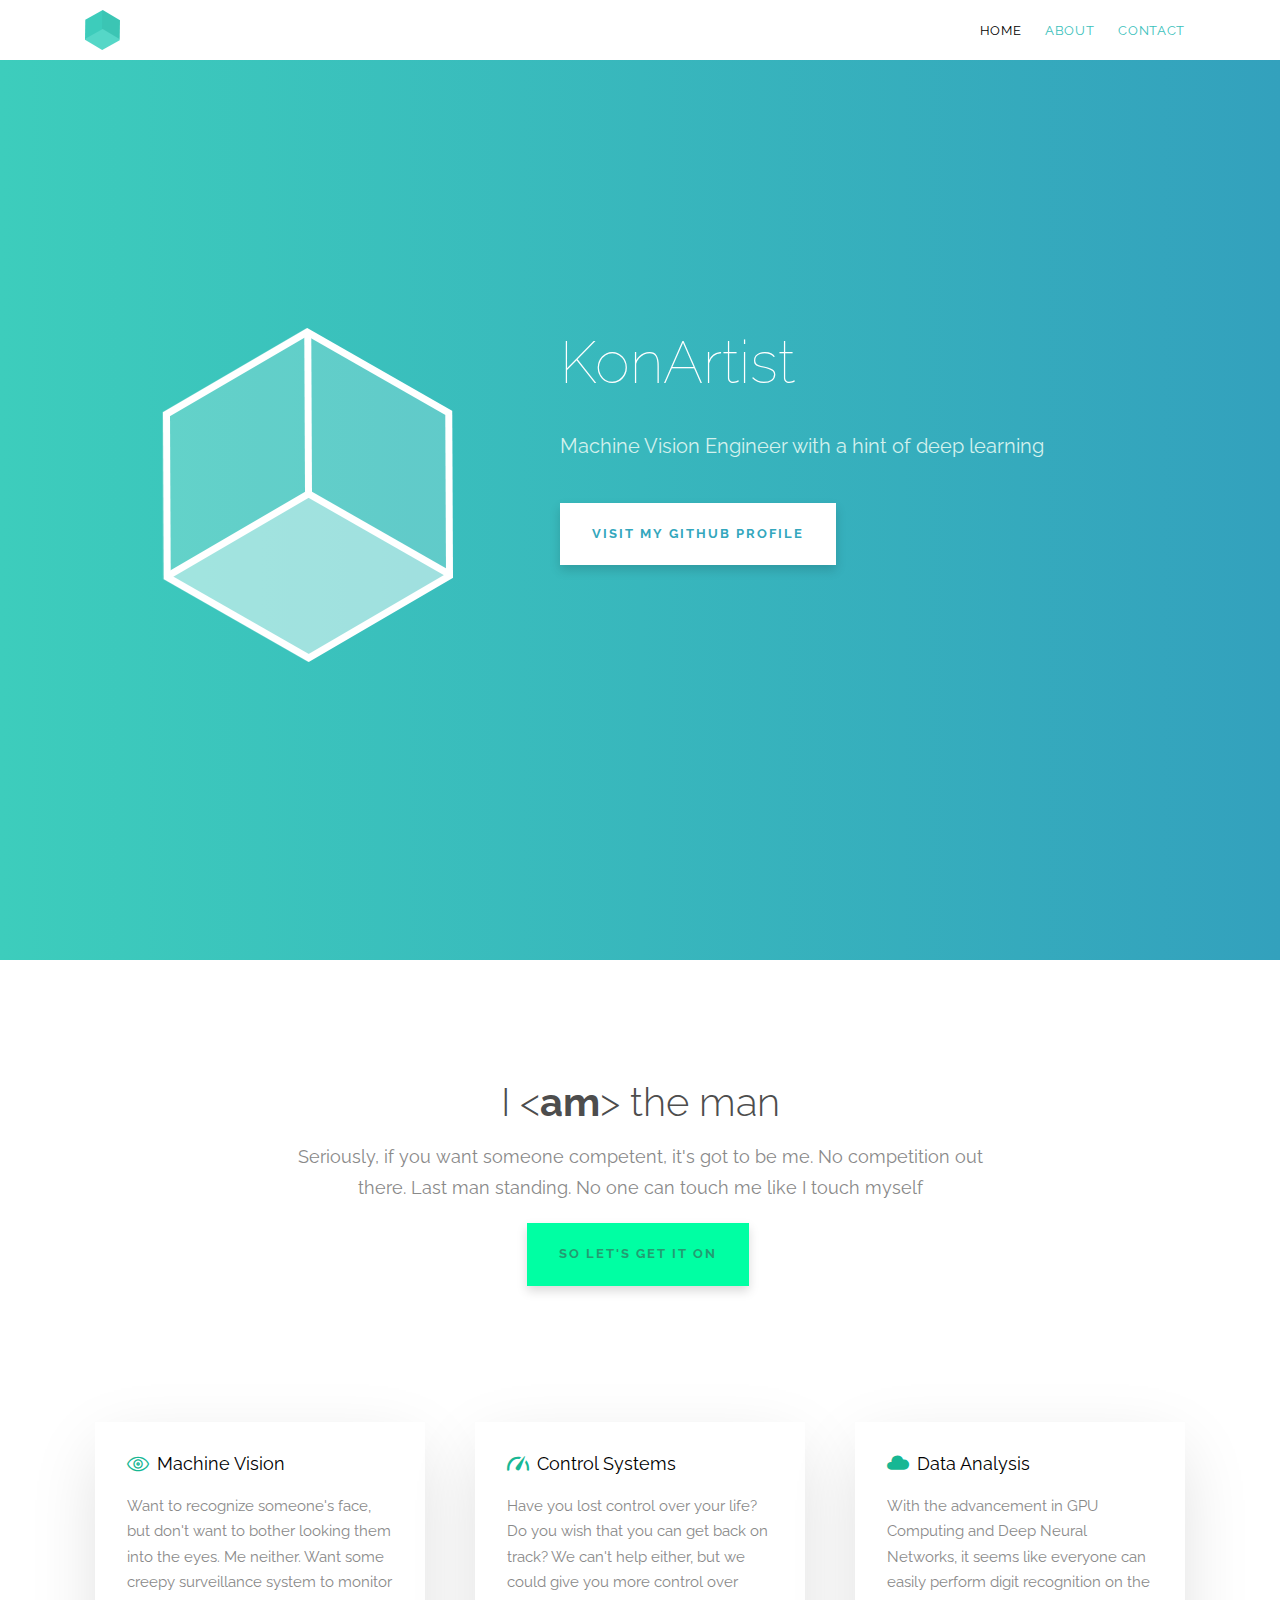
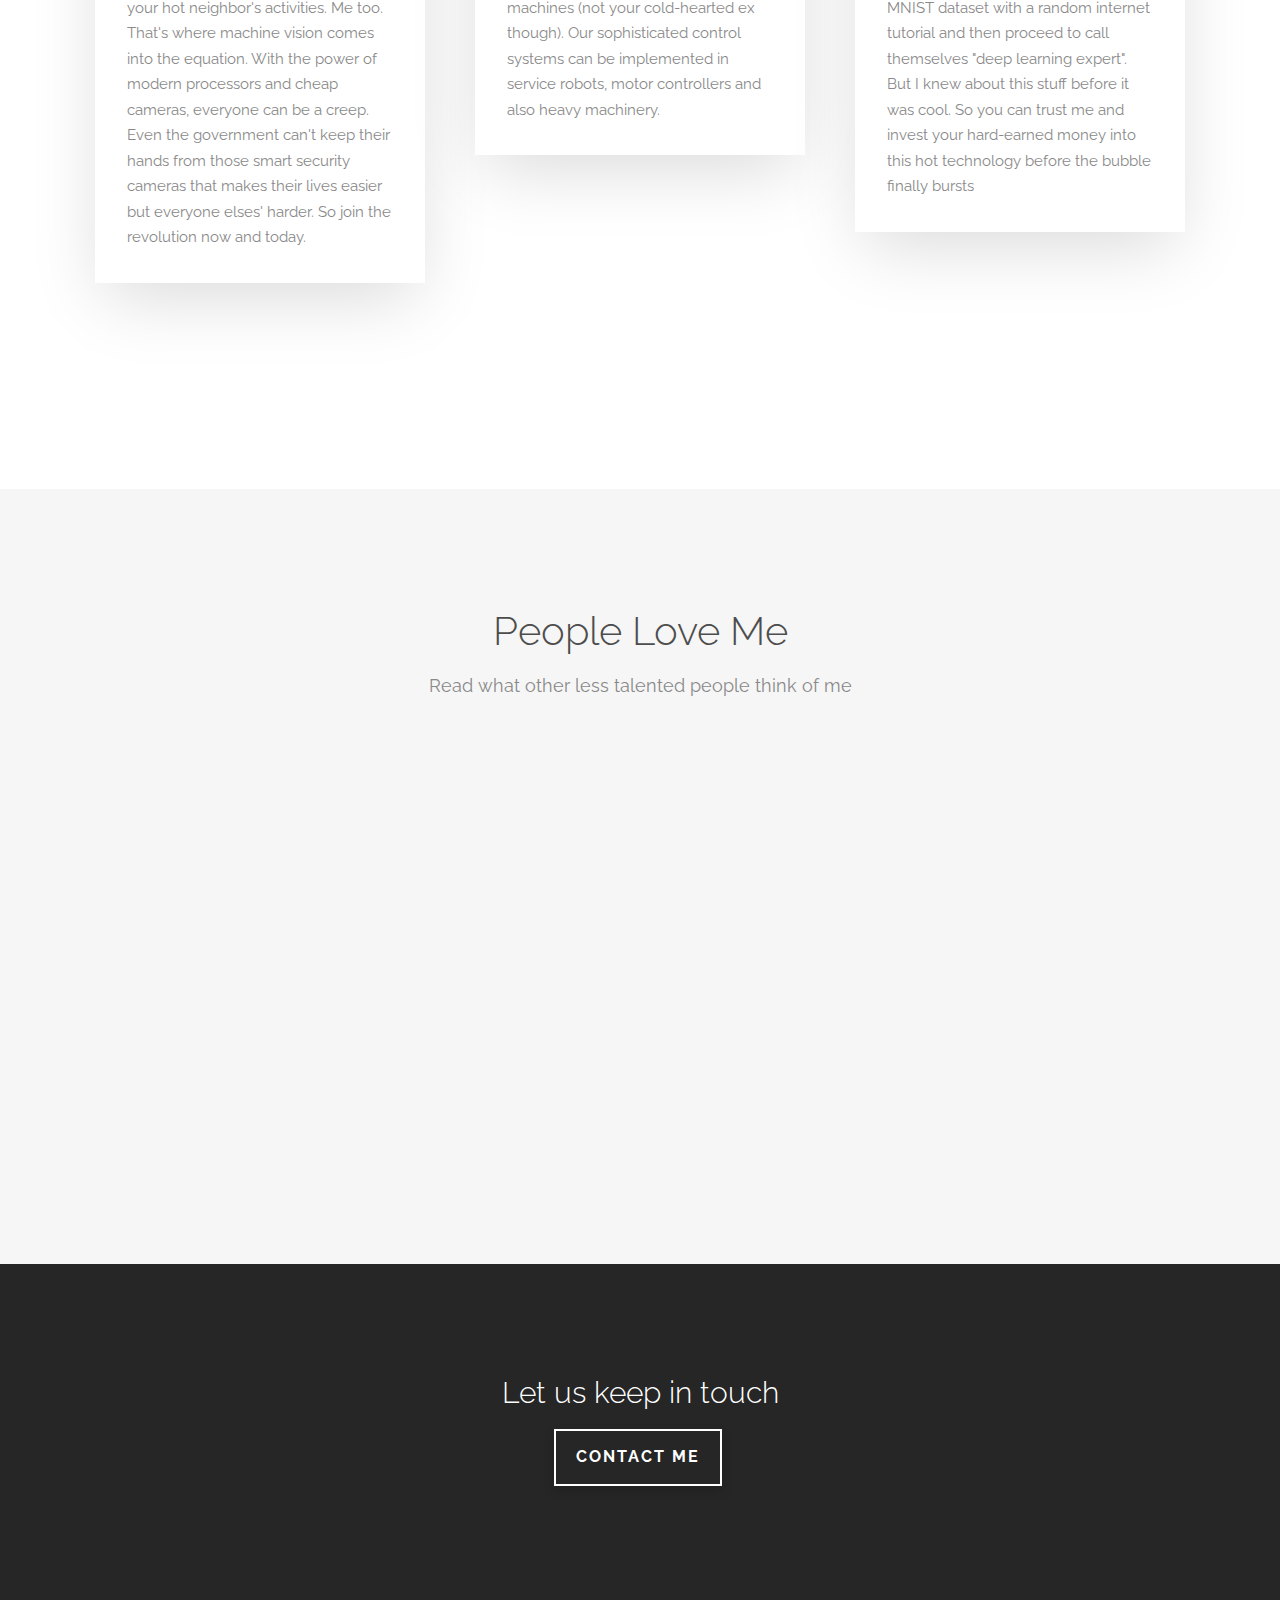
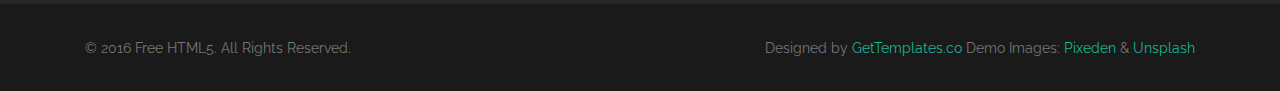
==== commit 287c102d: "chores: minor changes" ====
--- a/www/index.html
+++ b/www/index.html
@@ -27,6 +27,9 @@
 
 	<link href="https://fonts.googleapis.com/css?family=Raleway:100,300,400,700" rel="stylesheet">
 	
+	<!-- Favicon -->
+	<link rel="icon" type="image/png" href="images/logo.png">
+
 	<!-- Animate.css -->
 	<link rel="stylesheet" href="css/animate.css">
 	<!-- Icomoon Icon Fonts-->
@@ -71,6 +74,7 @@
 						<ul>
 							<li class="active"><a href="index.html">Home</a></li>
 							<li><a href="about.html">About</a></li>
+							<!--
 							<li class="has-dropdown">
 								<a href="services.html">Services</a>
 								<ul class="dropdown">
@@ -80,6 +84,7 @@
 									<li><a href="#">API</a></li>
 								</ul>
 							</li>
+
 							<li class="has-dropdown">
 								<a href="#">Dropdown</a>
 								<ul class="dropdown">
@@ -90,6 +95,7 @@
 								</ul>
 							</li>
 							<li><a href="portfolio.html">Portfolio</a></li>
+							-->
 							<li><a href="contact.html">Contact</a></li>
 						</ul>
 					</div>
@@ -173,7 +179,7 @@
 					<div class="col-md-4 col-sm-4 service-wrap">
 						<div class="service">
 							<h3><i class="icon-cloud2"></i> Data Analysis</h3>
-							<p>With the advancement in GPU Computing and Deep Neural Networks, it seems like everyone can easily perform digit recognition on the MNIST dataset with a random internet tutorial and then proceed to call themselves "deep learning expert". But I knew about this stuff before it was cool. So invest your hard-earned money into this hot technology before the bubble finally bursts</p>
+							<p>With the advancement in GPU Computing and Deep Neural Networks, it seems like everyone can easily perform digit recognition on the MNIST dataset with a random internet tutorial and then proceed to call themselves "deep learning expert". But I knew about this stuff before it was cool. So you can trust me and invest your hard-earned money into this hot technology before the bubble finally bursts</p>
 						</div>
 					</div>
 
@@ -320,10 +326,11 @@
 			<div class="gtco-container">
 				<div class="row row-pb-md">
 					<div class="col-md-8 col-md-offset-2 gtco-cta text-center">
-						<h3>We Love To Talk About Your Business</h3>
-						<p><a href="#" class="btn btn-white btn-outline">Contact Us</a></p>
-					</div>
-				</div>
+						<h3>Let us keep in touch</h3>
+						<p><a href="contact.html" class="btn btn-white btn-outline">Contact Me</a></p>
+					</div>
+				</div>
+				<!--
 				<div class="row row-pb-md">
 					<div class="col-md-4 gtco-widget gtco-footer-paragraph">
 						<h3>Cube</h3>
@@ -343,7 +350,7 @@
 							<div class="col-md-6">
 								<p>
 									<a href="tel://1234567890">+1 234 4565 2342</a> <br>
-									<a href="#">info@domain.com</a>
+									<a href="#">hqjiang48@gmail.com</a>
 								</p>
 							</div>
 						</div>
@@ -357,7 +364,8 @@
 						  <button type="submit" class="btn btn-primary">Send</button>
 						</form>
 					</div>
-				</div>
+				</div> 
+				-->
 			</div>
 			<div class="gtco-copyright">
 				<div class="gtco-container">
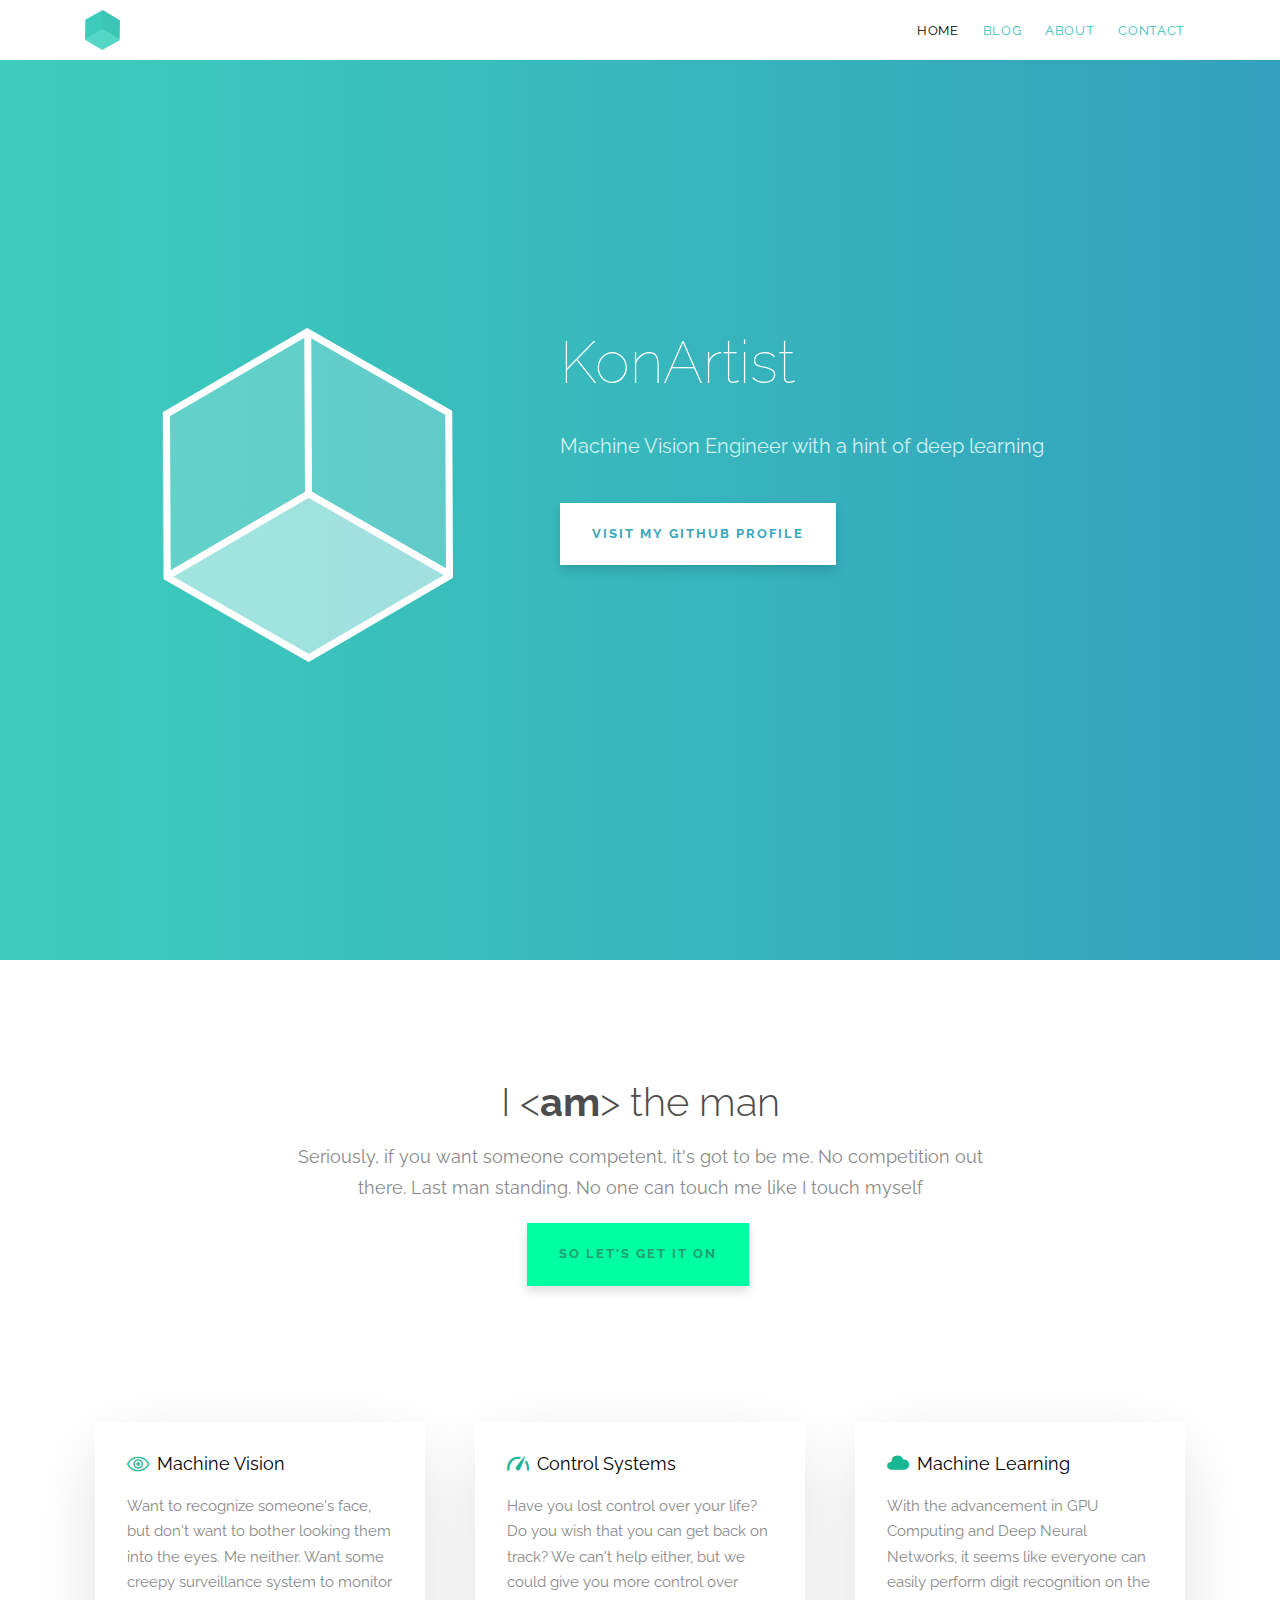
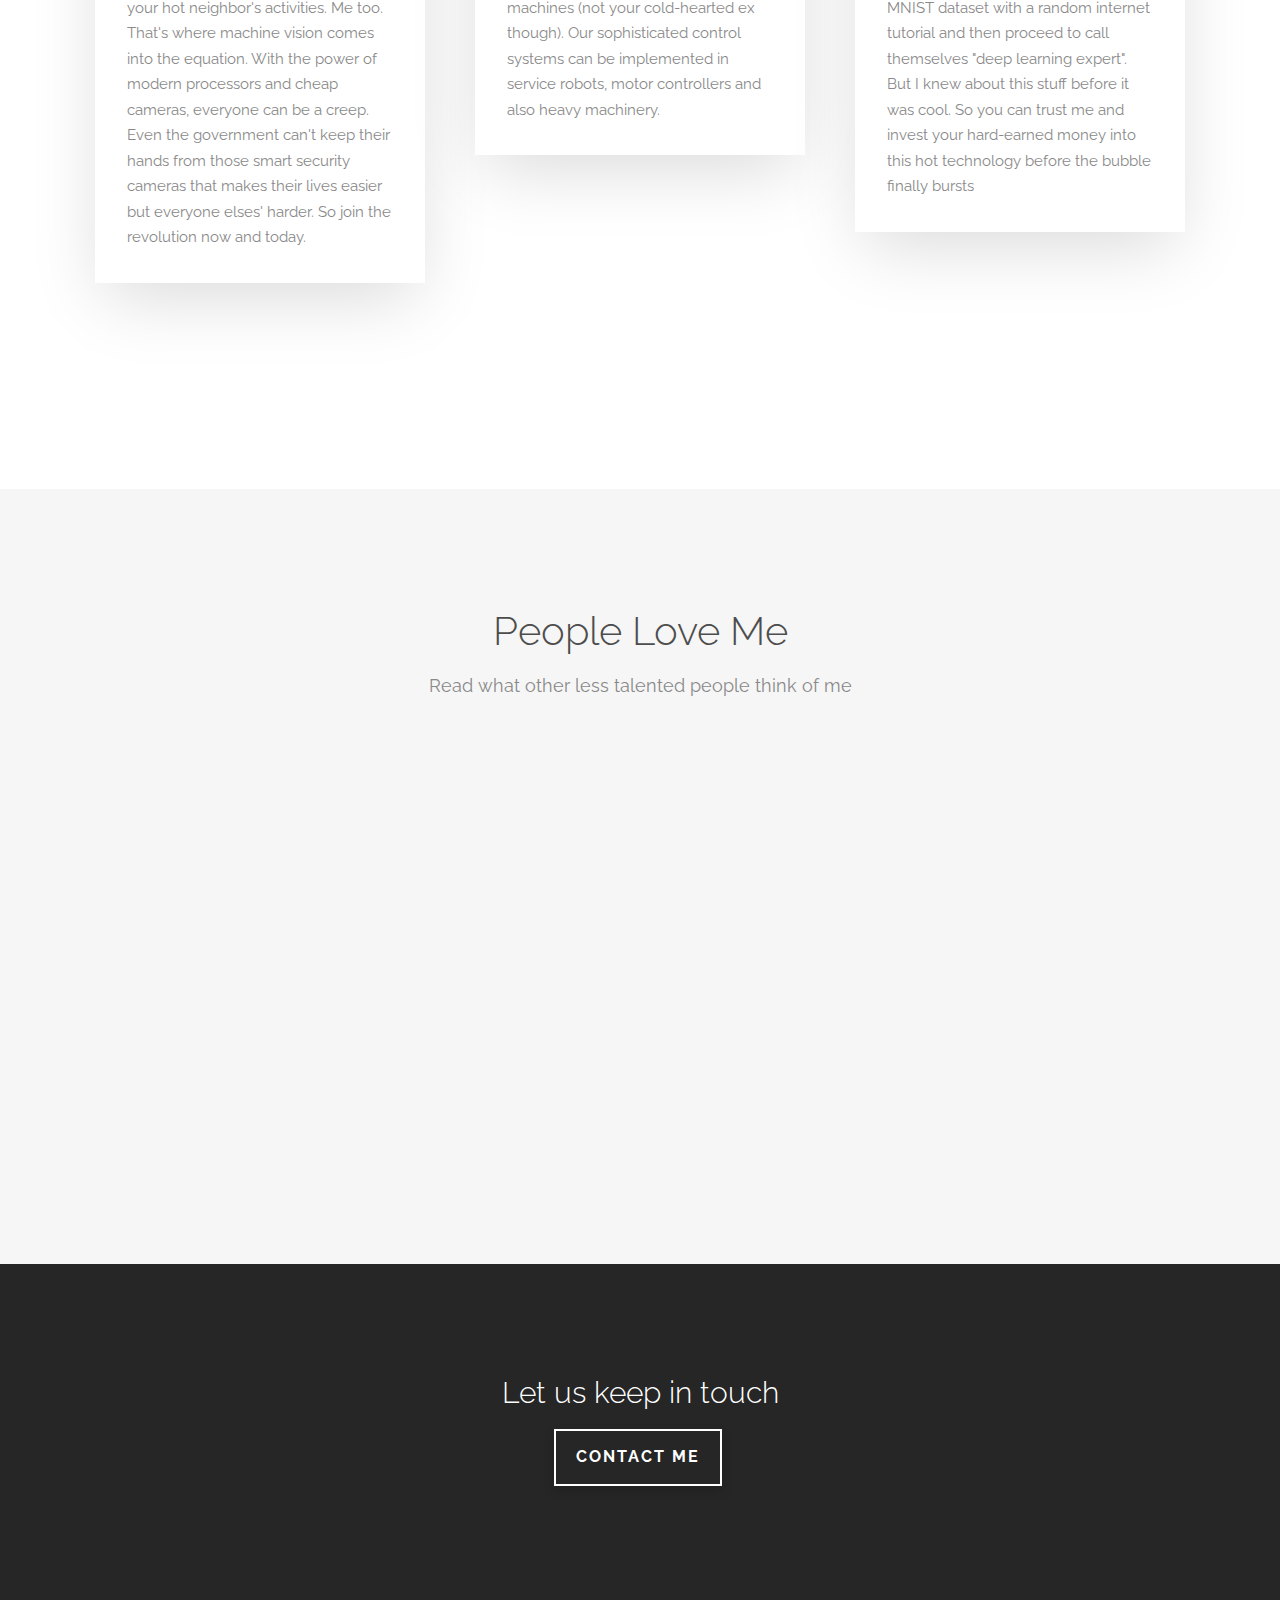
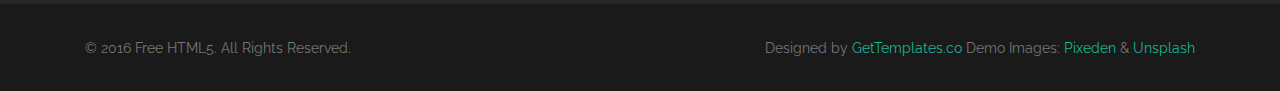
==== commit 55cdb91b: "feat: Add blog page" ====
--- a/www/index.html
+++ b/www/index.html
@@ -73,6 +73,7 @@
 					<div class="col-xs-10 text-right menu-1">
 						<ul>
 							<li class="active"><a href="index.html">Home</a></li>
+							<li><a href="blog.html">Blog</a></li>
 							<li><a href="about.html">About</a></li>
 							<!--
 							<li class="has-dropdown">
@@ -178,7 +179,7 @@
 					</div>
 					<div class="col-md-4 col-sm-4 service-wrap">
 						<div class="service">
-							<h3><i class="icon-cloud2"></i> Data Analysis</h3>
+							<h3><i class="icon-cloud2"></i> Machine Learning</h3>
 							<p>With the advancement in GPU Computing and Deep Neural Networks, it seems like everyone can easily perform digit recognition on the MNIST dataset with a random internet tutorial and then proceed to call themselves "deep learning expert". But I knew about this stuff before it was cool. So you can trust me and invest your hard-earned money into this hot technology before the bubble finally bursts</p>
 						</div>
 					</div>
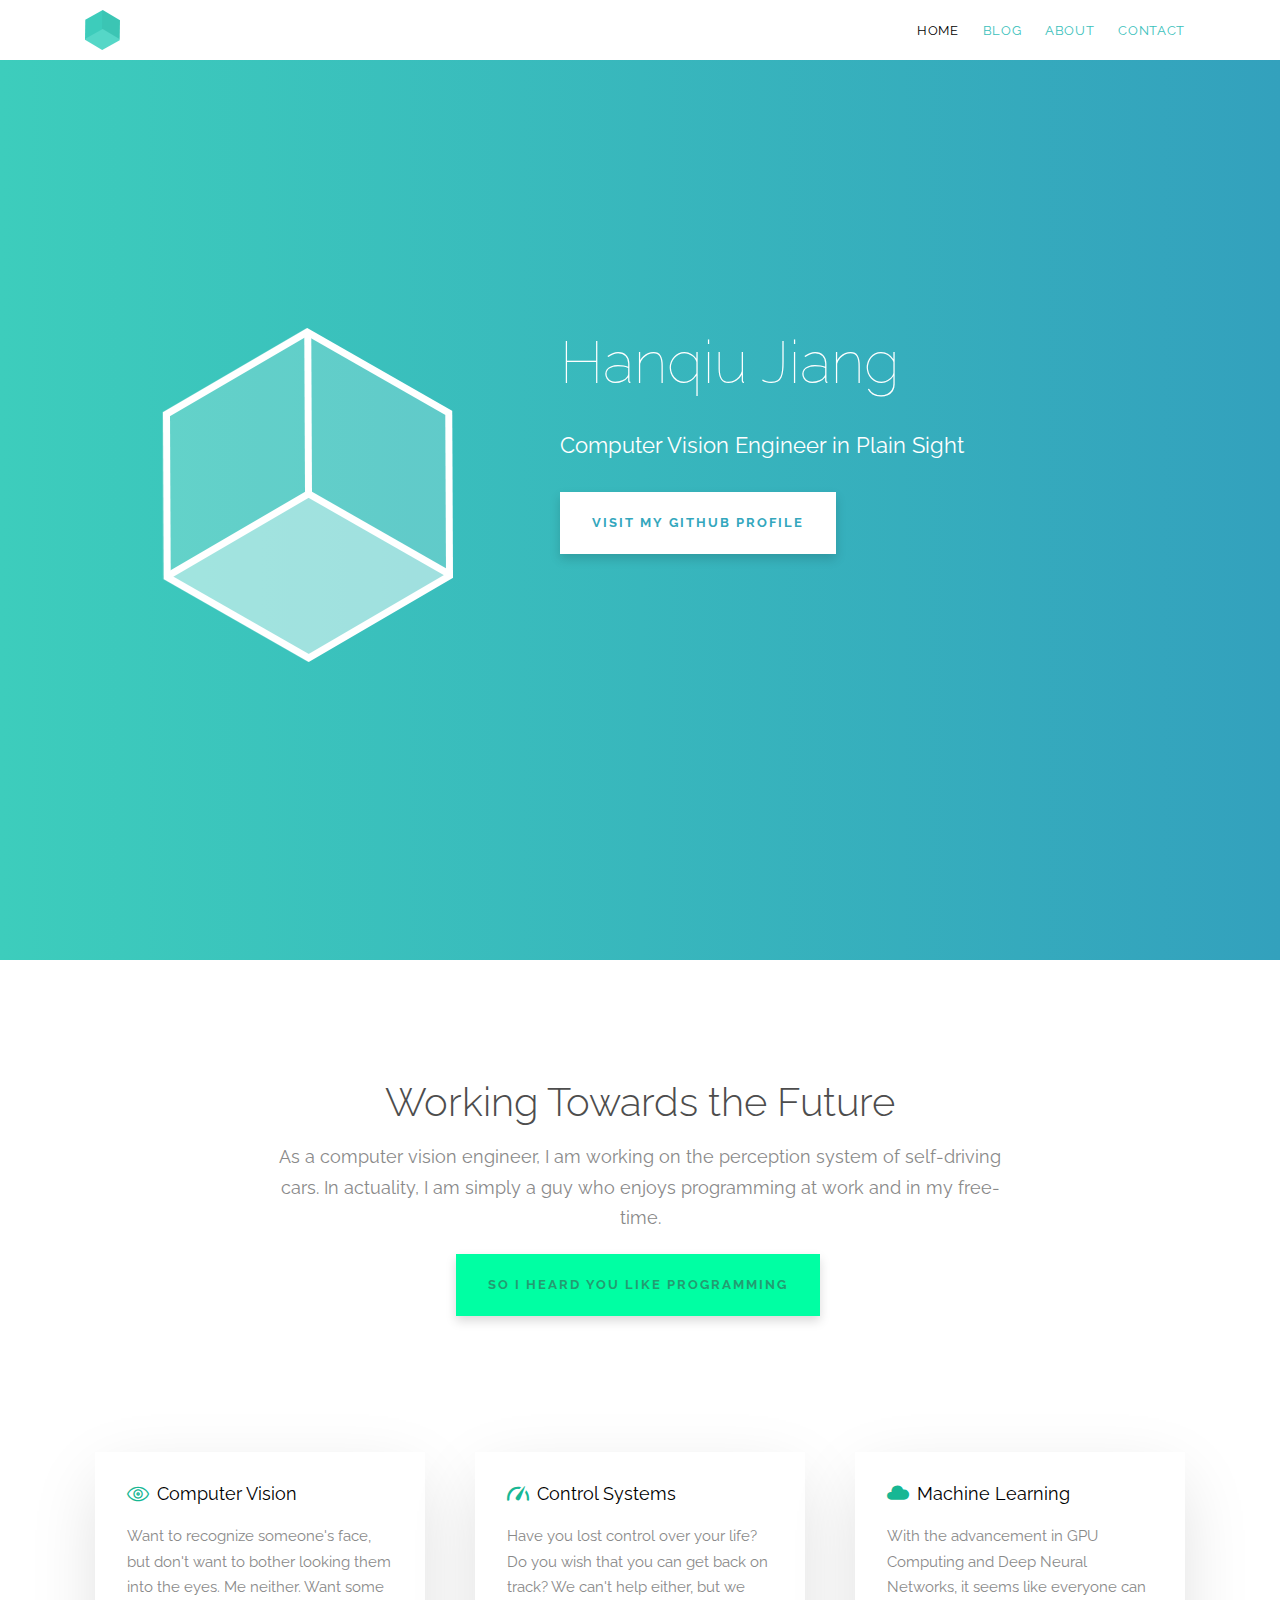
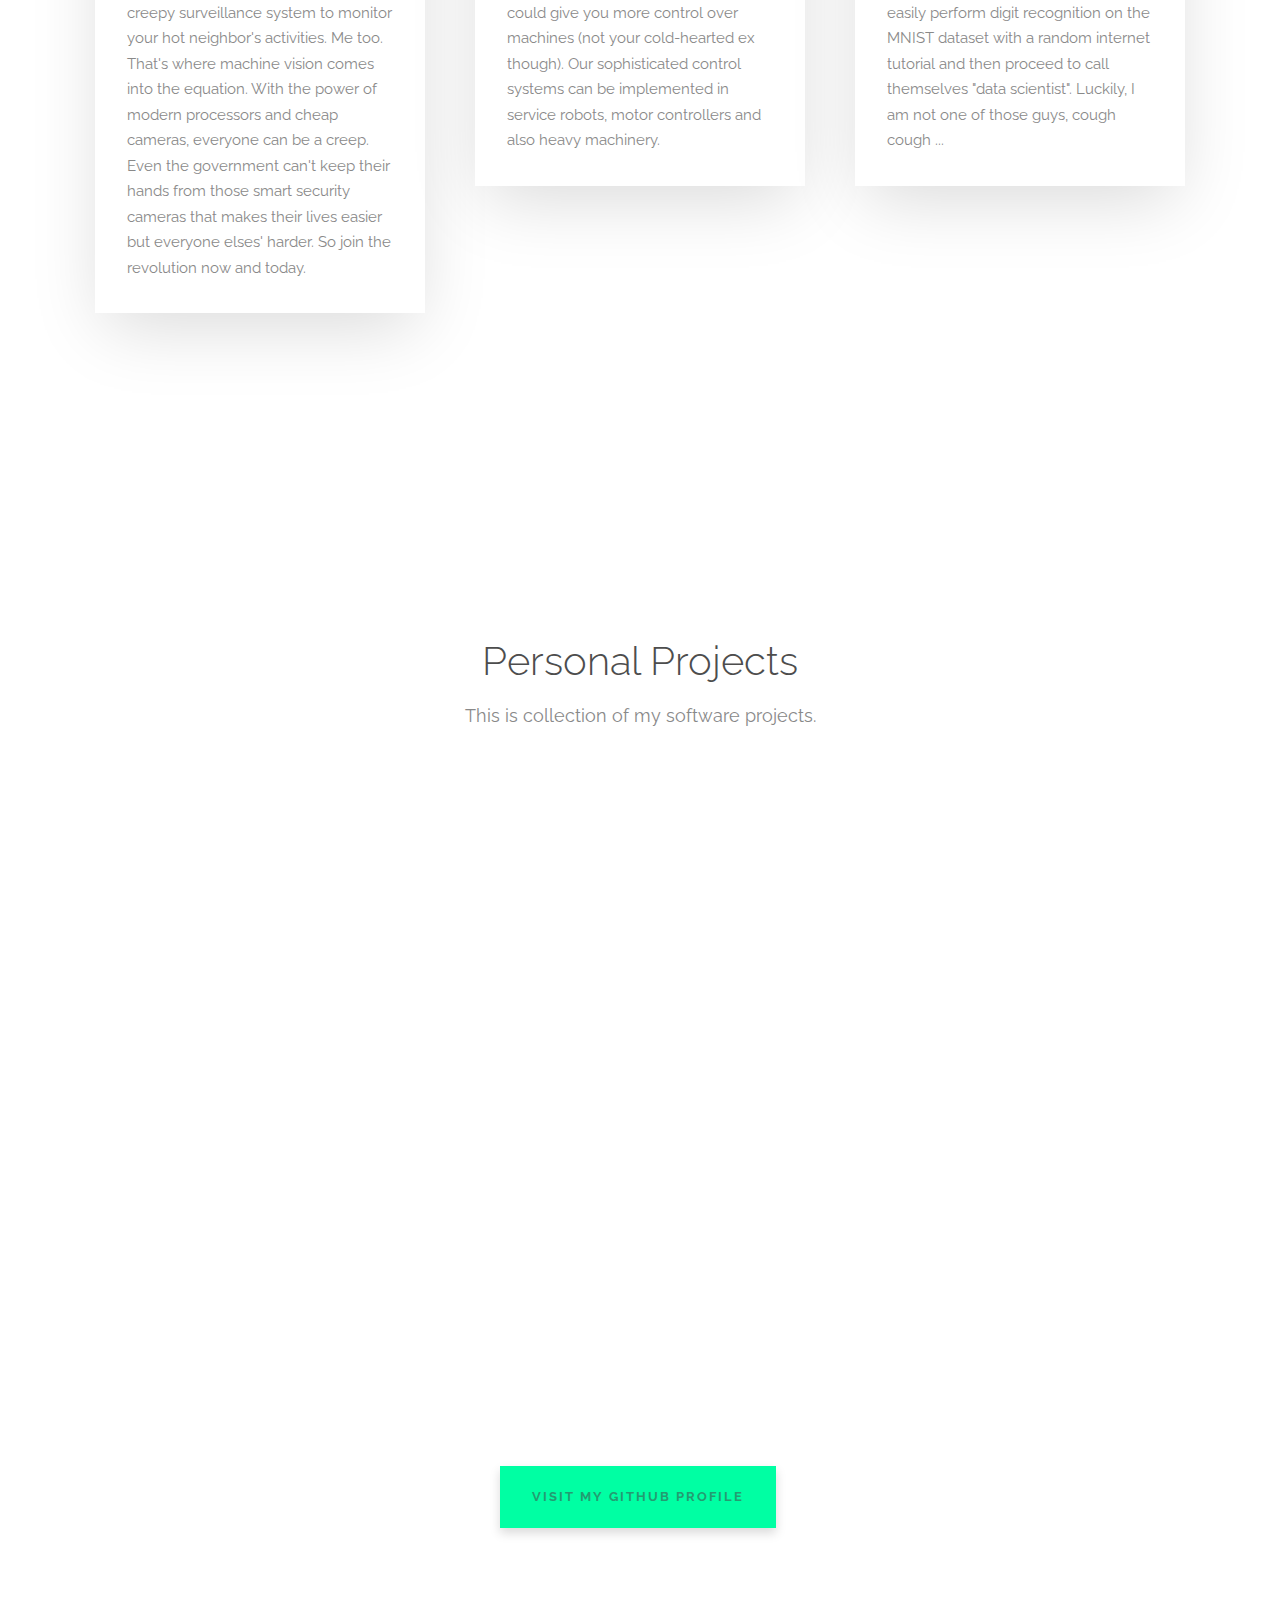
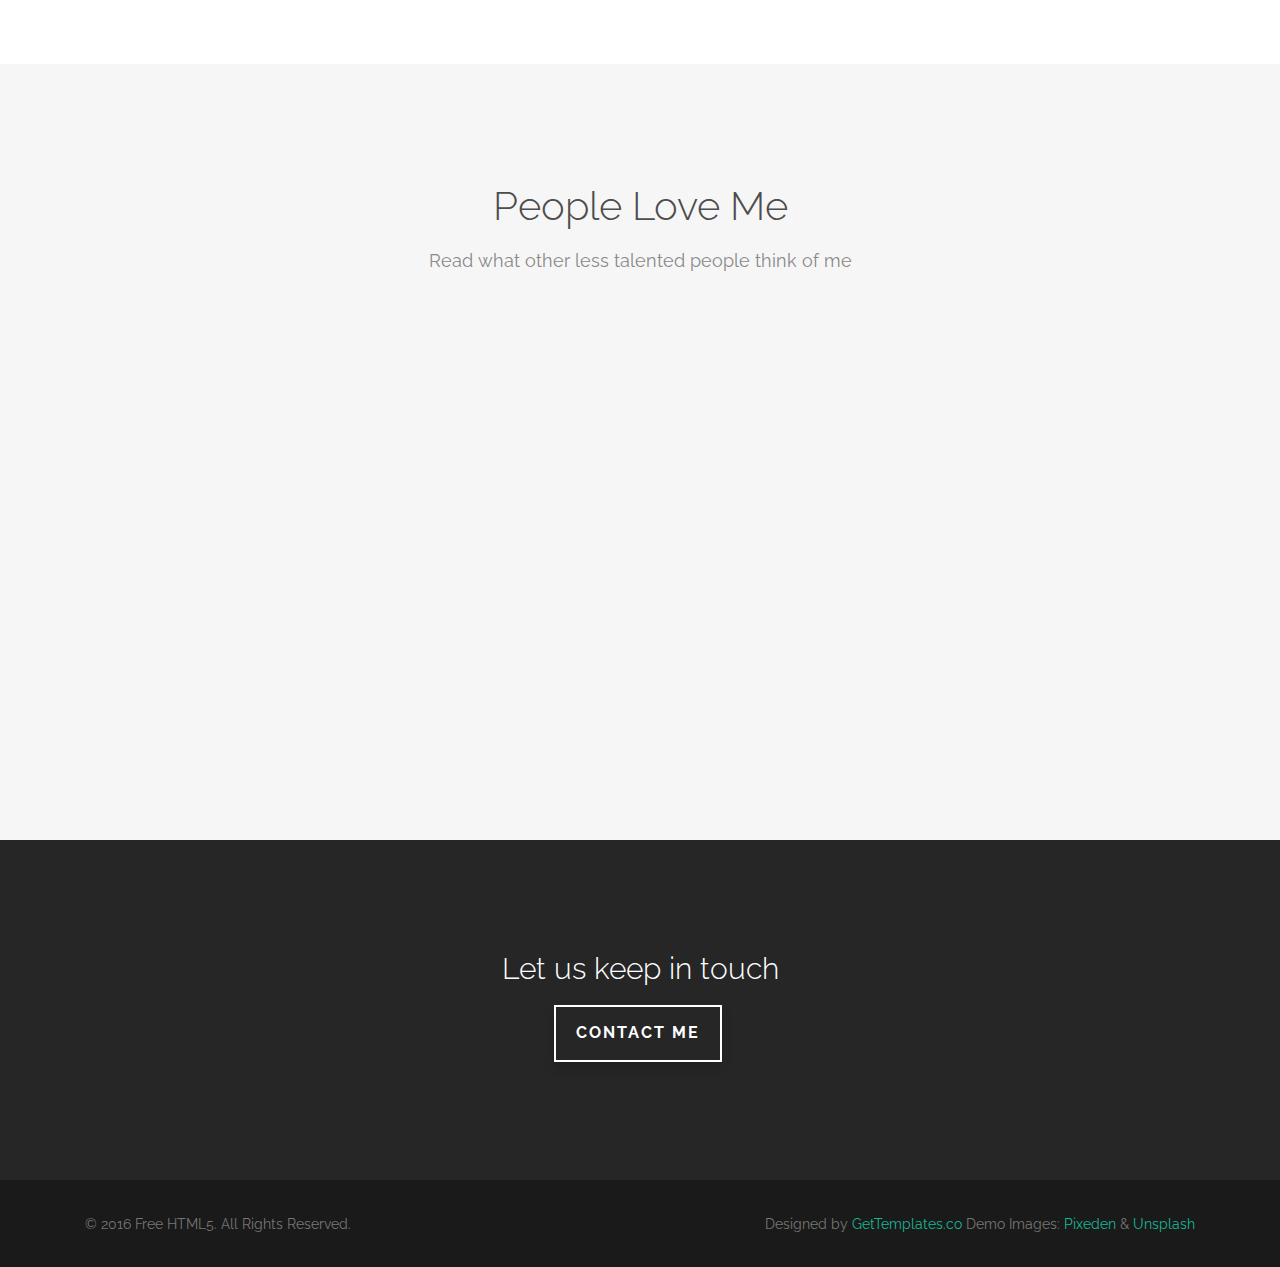
==== commit 97cd5f9b: "feat: Add projects portfolio" ====
--- a/www/index.html
+++ b/www/index.html
@@ -8,7 +8,7 @@
 	<head>
 	<meta charset="utf-8">
 	<meta http-equiv="X-UA-Compatible" content="IE=edge">
-	<title>KonArtist &mdash; Homepage</title>
+	<title>Hanqiu Jiang &mdash; Homepage</title>
 	<meta name="viewport" content="width=device-width, initial-scale=1">
 	<meta name="description" content="Free HTML5 Website Template by gettemplates.co" />
 	<meta name="keywords" content="free website templates, free html5, free template, free bootstrap, free website template, html5, css3, mobile first, responsive" />
@@ -116,8 +116,8 @@
 										<img src="images/cube.png" alt="Free HTML5 Website Template by GetTemplates.co">
 									</div>
 									<div class="col-md-7 copy">
-										<h1>KonArtist</h1>
-										<p>Machine Vision Engineer with a hint of deep learning</p>
+										<h1>Hanqiu Jiang</h1>
+										<h2>Computer Vision Engineer in Plain Sight</h2>
 										<p><a href="https://github.com/hq-jiang" target="_blank" class="btn btn-white">Visit my Github profile</a></p>
 									</div>
 								</div>
@@ -159,15 +159,15 @@
 			<div class="gtco-container">
 				<div class="row row-pb-sm">
 					<div class="col-md-8 col-md-offset-2 gtco-heading text-center">
-						<h2>I <<strong>am</strong>> the man</h2>
-						<p>Seriously, if you want someone competent, it's got to be me. No competition out there. Last man standing. No one can touch me like I touch myself</p>
-						<p><a href="https://vimeo.com/74481185" class="btn btn-special popup-vimeo">So let's get it on</a></p>
+						<h2>Working Towards the Future</h2>
+						<p>As a computer vision engineer, I am working on the perception system of self-driving cars. In actuality, I am simply a guy who enjoys programming at work and in my free-time. </p>
+						<p><a href="https://www.youtube.com/watch?v=HluANRwPyNo" class="btn btn-special popup-youtube">So I heard you like programming</a></p>
 					</div>
 				</div>
 				<div class="row row-pb-md">
 					<div class="col-md-4 col-sm-4 service-wrap">
 						<div class="service">
-							<h3><i class="ti-eye"></i> Machine Vision</h3>
+							<h3><i class="ti-eye"></i> Computer Vision</h3>
 							<p>Want to recognize someone's face, but don't want to bother looking them into the eyes. Me neither. Want some creepy surveillance system to monitor your hot neighbor's activities. Me too. That's where machine vision comes into the equation. With the power of modern processors and cheap cameras, everyone can be a creep. Even the government can't keep their hands from those smart security cameras that makes their lives easier but everyone elses' harder. So join the revolution now and today. </p>
 						</div>
 					</div>
@@ -180,7 +180,7 @@
 					<div class="col-md-4 col-sm-4 service-wrap">
 						<div class="service">
 							<h3><i class="icon-cloud2"></i> Machine Learning</h3>
-							<p>With the advancement in GPU Computing and Deep Neural Networks, it seems like everyone can easily perform digit recognition on the MNIST dataset with a random internet tutorial and then proceed to call themselves "deep learning expert". But I knew about this stuff before it was cool. So you can trust me and invest your hard-earned money into this hot technology before the bubble finally bursts</p>
+							<p>With the advancement in GPU Computing and Deep Neural Networks, it seems like everyone can easily perform digit recognition on the MNIST dataset with a random internet tutorial and then proceed to call themselves "data scientist". Luckily, I am not one of those guys, cough cough ...</p>
 						</div>
 					</div>
 
@@ -191,39 +191,83 @@
 		</div>
 		<!-- END .gtco-services -->
 
-		<!--
+		
 		<div class="gtco-section gtco-products">
 			<div class="gtco-container">
 				<div class="row row-pb-sm">
 					<div class="col-md-8 col-md-offset-2 gtco-heading text-center">
-						<h2>Popular Products</h2>
-						<p>Lorem ipsum dolor sit amet, consectetur adipiscing elit. Phasellus placerat enim et urna sagittis, rhoncus euismod erat tincidunt. Donec tincidunt volutpat erat.</p>
+						<h2>Personal Projects</h2>
+						<p>This is collection of my software projects. </p>
 					</div>
 				</div>
 				<div class="row row-pb-md">
 					<div class="col-md-4 col-sm-4">
-						<a href="#" class="gtco-item two-row bg-img animate-box" style="background-image: url(images/img_1.jpg)">
-							<div class="overlay">
-								<i class="ti-arrow-top-right"></i>
-								<div class="copy">
-									<h3>Paper Hot Cup</h3>
-									<p>Lorem ipsum dolor sit amet, consectetur adipiscing elit.</p>
+						<a href="https://github.com/hq-jiang/instance-segmentation-with-discriminative-loss-tensorflow" class="gtco-item two-row bg-img animate-box" style="background-image: url(images/projects/instance_segmentation_cluster.png)">
+							<div class="overlay">
+								<i class="ti-arrow-top-right"></i>
+								<div class="copy">
+									<h3>Semantic Instance Segmentation</h3>
+									<p>A Reimplementation of a popular paper in TensorFlow</p>
 								</div>
 							</div>
 							<img src="images/img_1.jpg" class="hidden" alt="Free HTML5 Website Template by GetTemplates.co">
 						</a>
-						<a href="#" class="gtco-item two-row bg-img animate-box" style="background-image: url(images/img_2.jpg)">
-							<div class="overlay">
-								<i class="ti-arrow-top-right"></i>
-								<div class="copy">
-									<h3>Notepad Mockup</h3>
-									<p>Lorem ipsum dolor sit amet, consectetur adipiscing elit.</p>
+						<a href="#" class="gtco-item two-row bg-img animate-box" style="background-image: url(images/projects/traffic_light_stop.gif)">
+							<div class="overlay">
+								<i class="ti-arrow-top-right"></i>
+								<div class="copy">
+									<h3>Udacity Self-Driving Car Capstone Project</h3>
+									<p>Self-driving car in simulation with traffic light detection, path planning and control</p>
 								</div>
 							</div>
 							<img src="images/img_2.jpg" class="hidden" alt="Free HTML5 Website Template by GetTemplates.co">
 						</a>
 					</div>
 					<div class="col-md-4 col-sm-4">
+						<a href="https://github.com/hq-jiang/CarND-Behavioral-Cloning" class="gtco-item two-row bg-img animate-box" style="background-image: url(images/projects/behaviour_cloning.gif)">
+							<div class="overlay">
+								<i class="ti-arrow-top-right"></i>
+								<div class="copy">
+									<h3>Behavioral Cloning</h3>
+									<p>Train a network predicts steering angles from images </p>
+								</div>
+							</div>
+							<img src="images/img_4.jpg" class="hidden" alt="Free HTML5 Website Template by GetTemplates.co">
+						</a>
+						<a href="https://github.com/hq-jiang/friendlymail" class="gtco-item two-row bg-img animate-box" style="background-image: url(images/projects/friendlymail.png)">
+							<div class="overlay">
+								<i class="ti-arrow-top-right"></i>
+								<div class="copy">
+									<h3>Friendly Mail</h3>
+									<p>A python script that automtically sends emails to friends</p>
+								</div>
+							</div>
+							<img src="images/img_3.jpg" class="hidden" alt="Free HTML5 Website Template by GetTemplates.co">
+						</a>
+					</div>
+					<div class="col-md-4 col-sm-4">
+						<a href="https://github.com/hq-jiang/CarND-Unscented-Kalman-Filter-Project" class="gtco-item two-row bg-img animate-box" style="background-image: url(images/projects/UKF.png)">
+							<div class="overlay">
+								<i class="ti-arrow-top-right"></i>
+								<div class="copy">
+									<h3>Unscented Kalman Filter</h3>
+									<p>Sensor fusion of lidar and radar data</p>
+								</div>
+							</div>
+							<img src="images/img_3.jpg" class="hidden" alt="Free HTML5 Website Template by GetTemplates.co">
+						</a>
+						<a href="https://github.com/hq-jiang/CarND-Advanced-Lane-Lines" class="gtco-item two-row bg-img animate-box" style="background-image: url(images/projects/lane_detection.gif)">
+							<div class="overlay">
+								<i class="ti-arrow-top-right"></i>
+								<div class="copy">
+									<h3>Lane Detection</h3>
+									<p>Classic computer vision approach for finding lanes</p>
+								</div>
+							</div>
+							<img src="images/img_4.jpg" class="hidden" alt="Free HTML5 Website Template by GetTemplates.co">
+						</a>
+					</div>
+					<!--<div class="col-md-4 col-sm-4">
 						<a href="#" class="gtco-item one-row bg-img animate-box" style="background-image: url(images/img_md_1.jpg)">
 							<div class="overlay">
 								<i class="ti-arrow-top-right"></i>
@@ -234,38 +278,16 @@
 							</div>
 							<img src="images/img_md_1.jpg" class="hidden" alt="Free HTML5 Website Template by GetTemplates.co">
 						</a>
-					</div>
-					<div class="col-md-4 col-sm-4">
-						<a href="#" class="gtco-item two-row bg-img animate-box" style="background-image: url(images/img_3.jpg)">
-							<div class="overlay">
-								<i class="ti-arrow-top-right"></i>
-								<div class="copy">
-									<h3>Fancy 3D</h3>
-									<p>Lorem ipsum dolor sit amet, consectetur adipiscing elit.</p>
-								</div>
-							</div>
-							<img src="images/img_3.jpg" class="hidden" alt="Free HTML5 Website Template by GetTemplates.co">
-						</a>
-						<a href="#" class="gtco-item two-row bg-img animate-box" style="background-image: url(images/img_4.jpg)">
-							<div class="overlay">
-								<i class="ti-arrow-top-right"></i>
-								<div class="copy">
-									<h3>Hard Cover Book</h3>
-									<p>Lorem ipsum dolor sit amet, consectetur adipiscing elit.</p>
-								</div>
-							</div>
-							<img src="images/img_4.jpg" class="hidden" alt="Free HTML5 Website Template by GetTemplates.co">
-						</a>
-					</div>
+					</div>-->
 				</div>
 				<div class="row">
 					<div class="col-md-12 text-center">
-					<p><a href="http://gettemplates.co" target="_blank" class="btn btn-special">Visit Gettemplates.co</a></p>
+					<p><a href="https://github.com/hq-jiang" target="_blank" class="btn btn-special">Visit my Github profile</a></p>
 					</div>
 				</div>
 			</div>
 		</div>
-		-->
+		
 		<!-- END .gtco-products -->
 
 
@@ -284,7 +306,7 @@
 						<div class="gtco-testimony gtco-left">
 							<div><img src="images/persons/bill_gates.jpg" alt="Free Website template by GetTemplates.co"></div>
 							<blockquote>
-								<p>&ldquo;Teaching's hard! You need different skills: positive reinforcement, keeping students from getting bored, commanding their attention in a certain way. But teaching KonArtist was easy, though.&rdquo; <cite class="author">&mdash; Bill Gates</cite></p>
+								<p>&ldquo;Teaching's hard! You need different skills: positive reinforcement, keeping students from getting bored, commanding their attention in a certain way. But teaching Hanqiu was easy, though.&rdquo; <cite class="author">&mdash; Bill Gates</cite></p>
 							</blockquote>	
 						</div>
 					</div>
@@ -293,7 +315,7 @@
 						<div class="gtco-testimony gtco-left">
 							<div><img src="images/persons/steve_jobs.jpg" alt="Free Website template by GetTemplates.co"></div>
 							<blockquote>
-								<p>&ldquo;Creativity is just connecting things. When you ask KonArtist how he did something, he feels a little guilty because he didn’t really do it, he just saw something. It seemed obvious to him after a while. &rdquo; <cite class="author">&mdash; Steve Jobs</cite></p>
+								<p>&ldquo;Creativity is just connecting things. When you ask Hanqiu how he did something, he feels a little guilty because he didn’t really do it, he just saw something. It seemed obvious to him after a while. &rdquo; <cite class="author">&mdash; Steve Jobs</cite></p>
 							</blockquote>	
 						</div>
 					</div>
@@ -305,7 +327,7 @@
 						<div class="gtco-testimony gtco-left">
 							<div><img src="images/persons/sebastian_thrun.jpg" alt="Free Website template by GetTemplates.co"></div>
 							<blockquote>
-								<p>&ldquo;Almost all accidents take place because people are distracted by KonArtist&rdquo; <cite class="author">&mdash; Sebastian Thrun</cite></p>
+								<p>&ldquo;Almost all accidents take place because people are distracted by Hanqiu&rdquo; <cite class="author">&mdash; Sebastian Thrun</cite></p>
 							</blockquote>	
 						</div>
 					</div>
@@ -314,7 +336,7 @@
 						<div class="gtco-testimony gtco-left">
 							<div><img src="images/persons/linus_torvalds.jpg" alt="Free Website template by GetTemplates.co"></div>
 							<blockquote>
-								<p>&ldquo;Fuck you, Nvidia. But KonArtist's cool, though&rdquo; <cite class="author">&mdash; Linus Torvalds</cite></p>
+								<p>&ldquo;Fuck you, Nvidia. But Hanqiu's cool, though&rdquo; <cite class="author">&mdash; Linus Torvalds</cite></p>
 							</blockquote>	
 						</div>
 					</div>
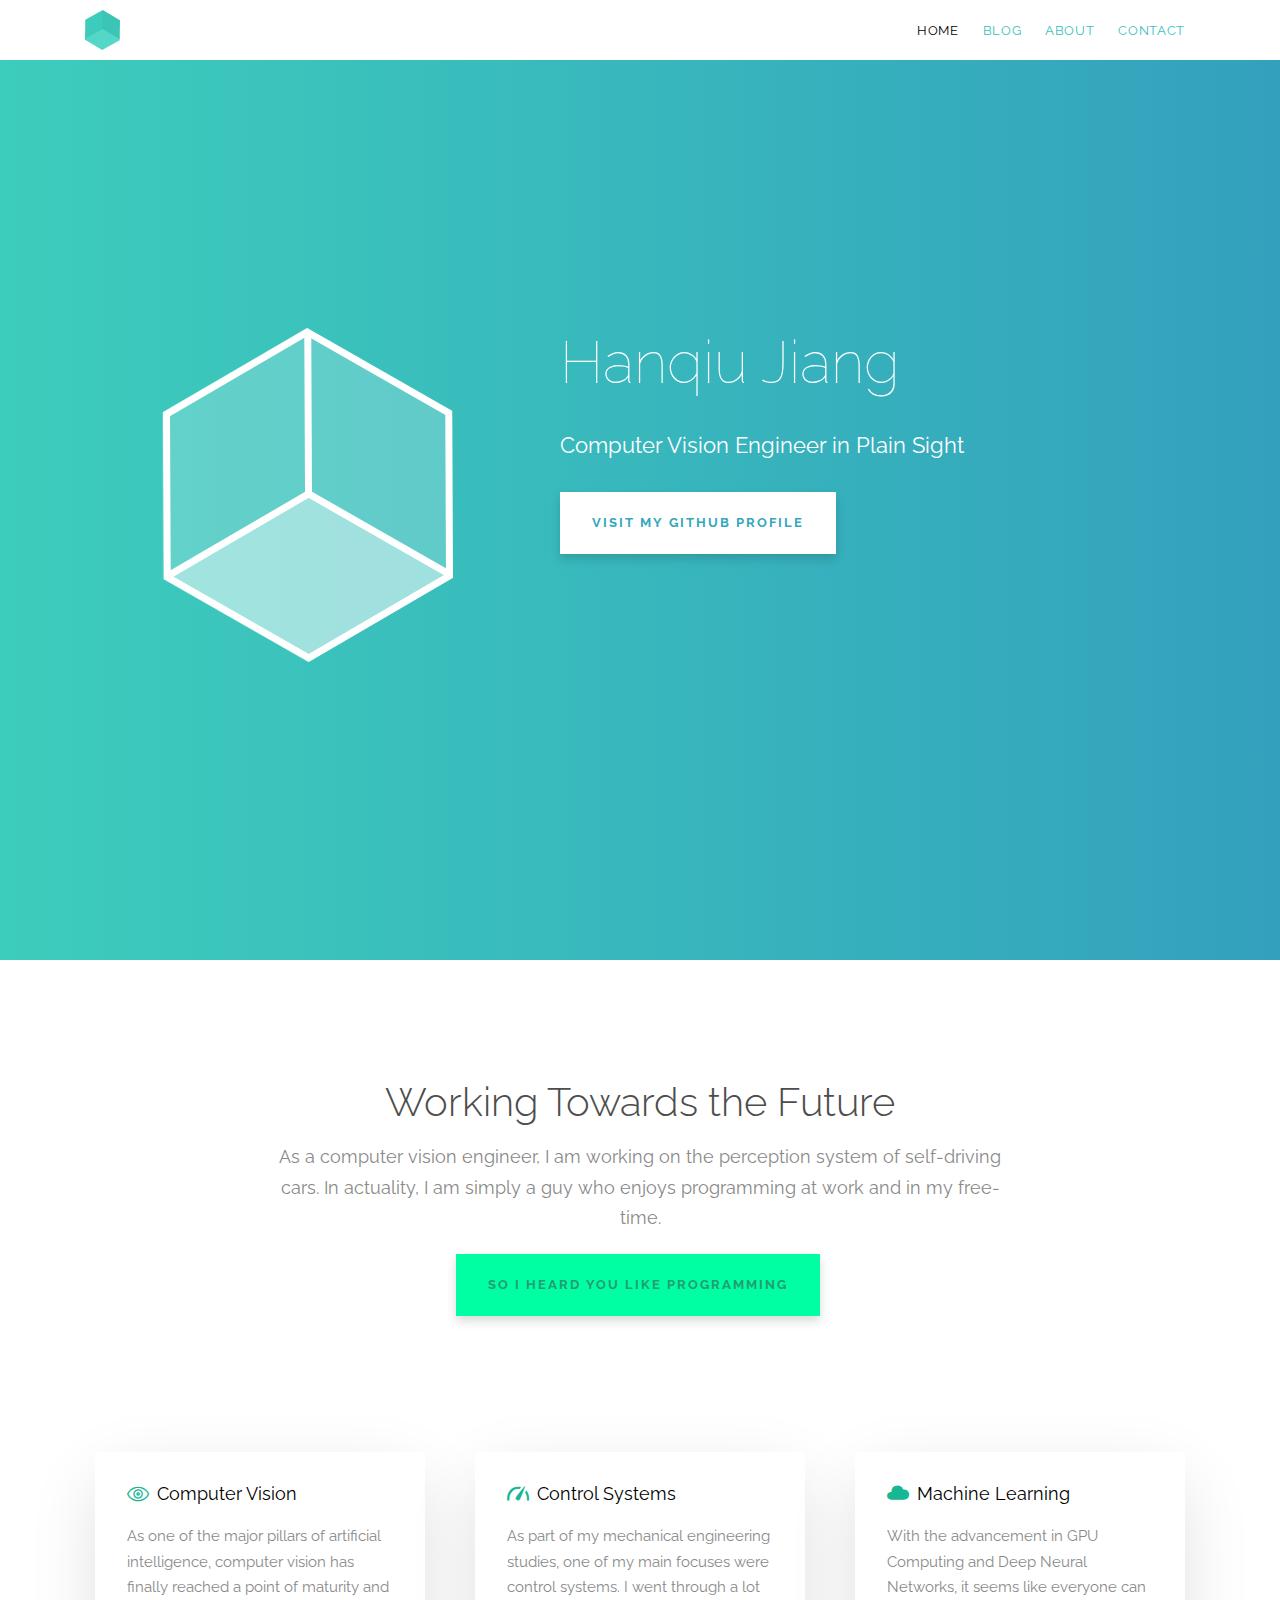
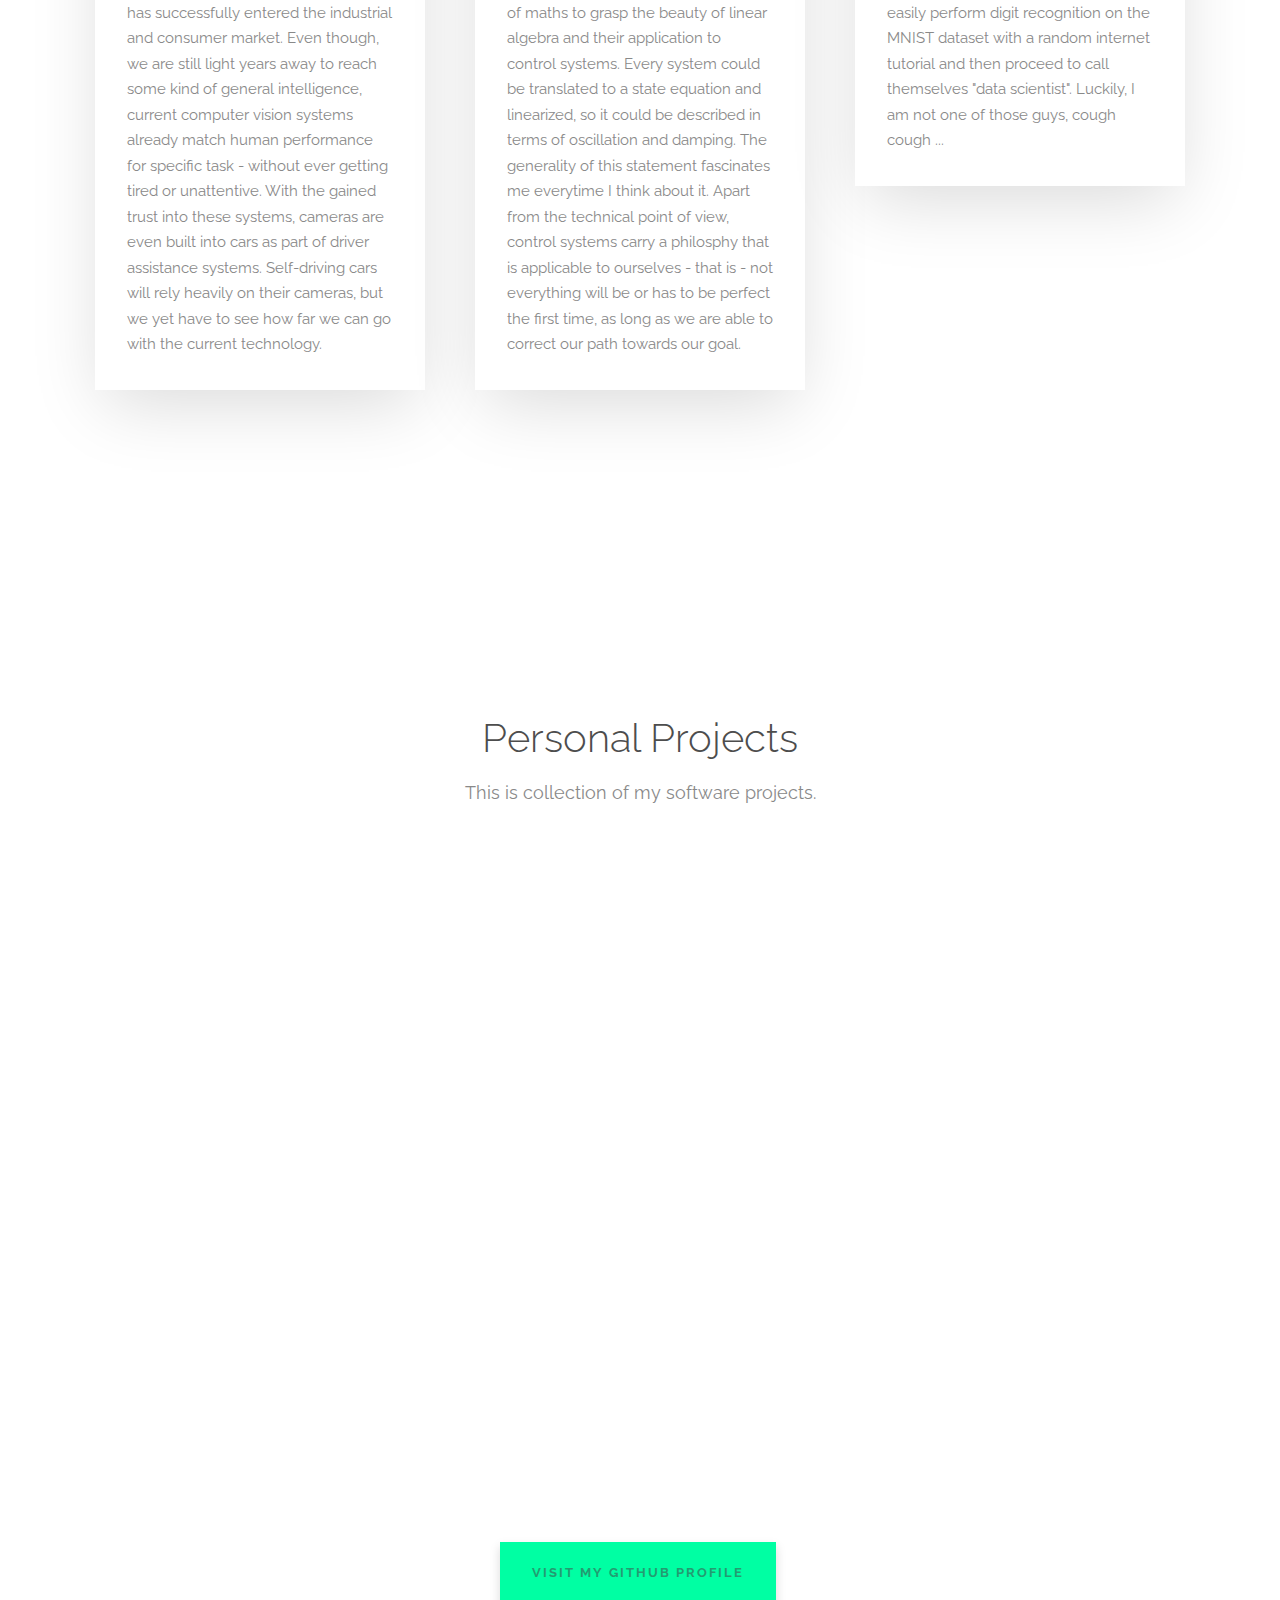
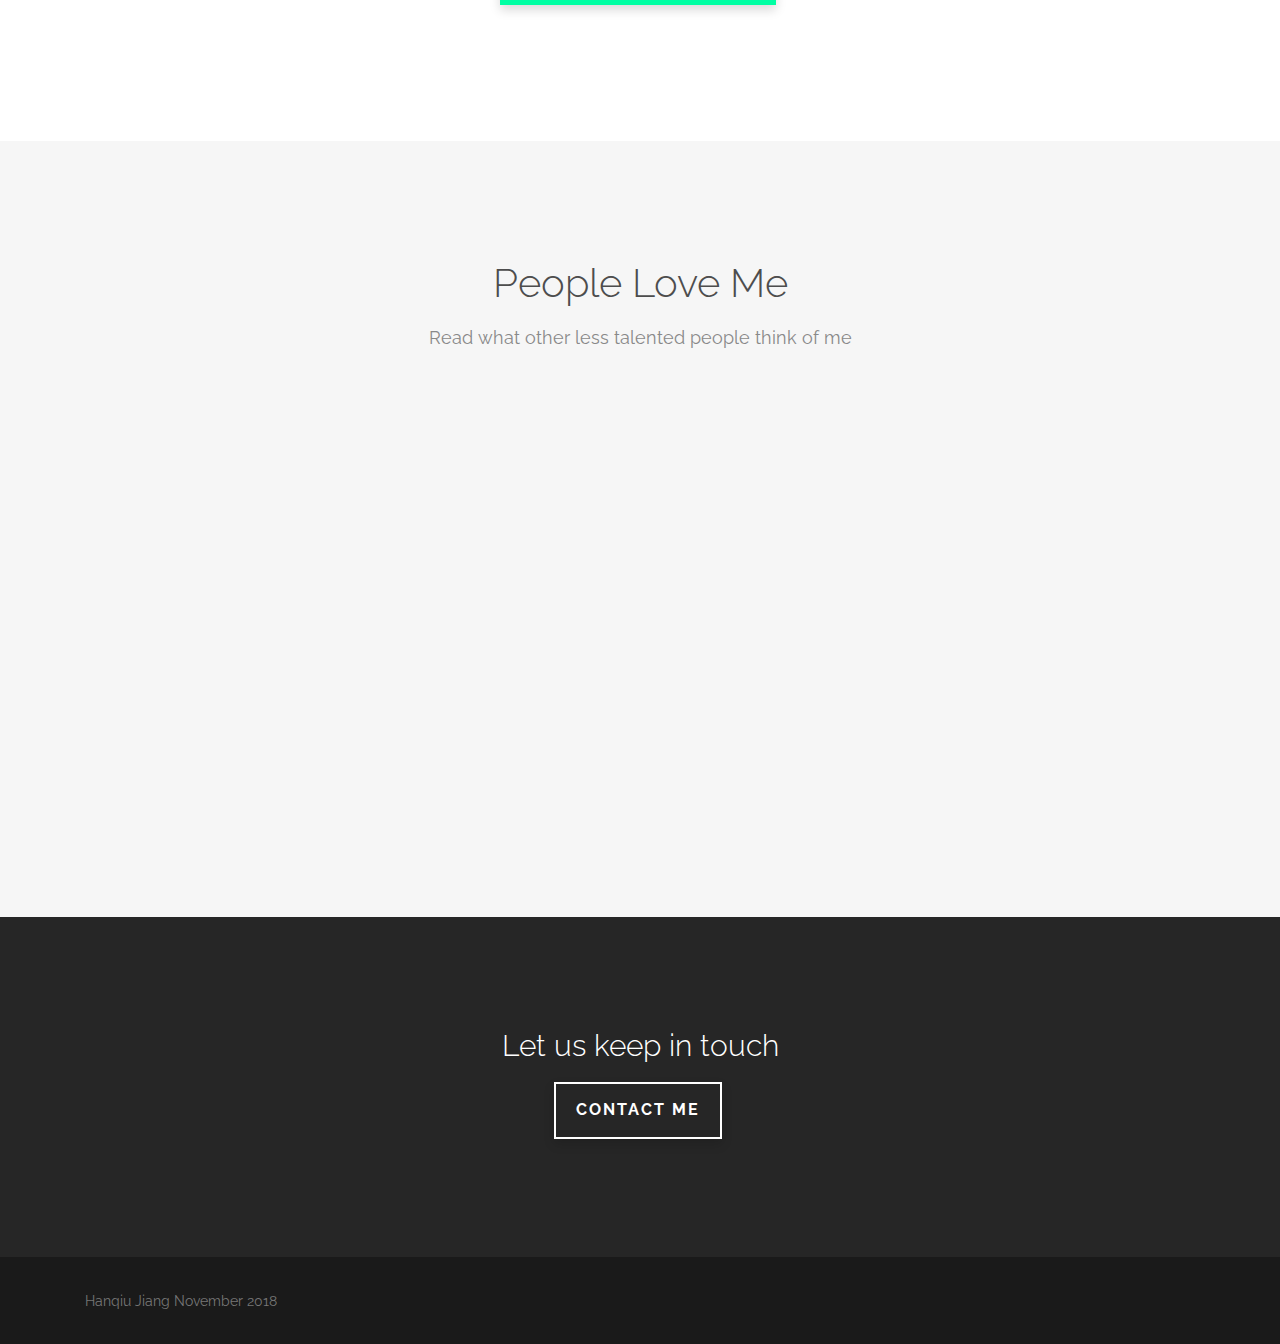
==== commit e5ebaef6: "feat: Change main page text, contacts" ====
--- a/www/index.html
+++ b/www/index.html
@@ -10,9 +10,9 @@
 	<meta http-equiv="X-UA-Compatible" content="IE=edge">
 	<title>Hanqiu Jiang &mdash; Homepage</title>
 	<meta name="viewport" content="width=device-width, initial-scale=1">
-	<meta name="description" content="Free HTML5 Website Template by gettemplates.co" />
-	<meta name="keywords" content="free website templates, free html5, free template, free bootstrap, free website template, html5, css3, mobile first, responsive" />
-	<meta name="author" content="gettemplates.co" />
+	<meta name="description" content="Homepage of Hanqiu Jiang" />
+	<meta name="keywords" content="homepage, computer vision, control systems, machine learning, deep learning, software, developer, development" />
+	<meta name="author" content="Hanqiu Jiang" />
 
   	<!-- Facebook and Twitter integration -->
 	<meta property="og:title" content=""/>
@@ -168,13 +168,15 @@
 					<div class="col-md-4 col-sm-4 service-wrap">
 						<div class="service">
 							<h3><i class="ti-eye"></i> Computer Vision</h3>
-							<p>Want to recognize someone's face, but don't want to bother looking them into the eyes. Me neither. Want some creepy surveillance system to monitor your hot neighbor's activities. Me too. That's where machine vision comes into the equation. With the power of modern processors and cheap cameras, everyone can be a creep. Even the government can't keep their hands from those smart security cameras that makes their lives easier but everyone elses' harder. So join the revolution now and today. </p>
+							<p>As one of the major pillars of artificial intelligence, computer vision has finally reached
+							a point of maturity and has successfully entered the industrial and consumer market. Even though, we are still light years away to reach some kind of general intelligence, current computer vision systems already match human performance for specific task - without ever getting tired or unattentive. With the gained trust into these systems, cameras are even built into cars as part of driver assistance systems. Self-driving cars will rely heavily on their cameras, but we yet have to see how far we can go with the current technology. 
+							</p>
 						</div>
 					</div>
 					<div class="col-md-4 col-sm-4 service-wrap">
 						<div class="service animate-change">
 							<h3><i class="icon-gauge"></i> Control Systems</h3>
-							<p>Have you lost control over your life? Do you wish that you can get back on track? We can't help either, but we could give you more control over machines (not your cold-hearted ex though). Our sophisticated control systems can be implemented in service robots, motor controllers and also heavy machinery. </p>
+							<p>As part of my mechanical engineering studies, one of my main focuses were control systems. I went through a lot of maths to grasp the beauty of linear algebra and their application to control systems. Every system could be translated to a state equation and linearized, so it could be described in terms of oscillation and damping. The generality of this statement fascinates me everytime I think about it. Apart from the technical point of view, control systems carry a philosphy that is applicable to ourselves - that is - not everything will be or has to be perfect the first time, as long as we are able to correct our path towards our goal.</p>
 						</div>
 					</div>
 					<div class="col-md-4 col-sm-4 service-wrap">
@@ -306,7 +308,7 @@
 						<div class="gtco-testimony gtco-left">
 							<div><img src="images/persons/bill_gates.jpg" alt="Free Website template by GetTemplates.co"></div>
 							<blockquote>
-								<p>&ldquo;Teaching's hard! You need different skills: positive reinforcement, keeping students from getting bored, commanding their attention in a certain way. But teaching Hanqiu was easy, though.&rdquo; <cite class="author">&mdash; Bill Gates</cite></p>
+								<p>&ldquo;Teaching's hard! You need different skills: positive reinforcement, keeping students from getting bored, commanding their attention in a certain way. But there was nothing I could teach to Hanqiu anymore.&rdquo; <cite class="author">&mdash; Bill Gates</cite></p>
 							</blockquote>	
 						</div>
 					</div>
@@ -315,7 +317,7 @@
 						<div class="gtco-testimony gtco-left">
 							<div><img src="images/persons/steve_jobs.jpg" alt="Free Website template by GetTemplates.co"></div>
 							<blockquote>
-								<p>&ldquo;Creativity is just connecting things. When you ask Hanqiu how he did something, he feels a little guilty because he didn’t really do it, he just saw something. It seemed obvious to him after a while. &rdquo; <cite class="author">&mdash; Steve Jobs</cite></p>
+								<p>&ldquo;Creativity is just connecting things. When you ask Hanqiu how he did something, he feels a little guilty because he didn’t really do it, he just saw something. It seemed obvious to him after a while&rdquo; <cite class="author">&mdash; Steve Jobs</cite></p>
 							</blockquote>	
 						</div>
 					</div>
@@ -394,10 +396,10 @@
 				<div class="gtco-container">
 					<div class="row">
 						<div class="col-md-6 text-left">
-							<p><small>&copy; 2016 Free HTML5. All Rights Reserved. </small></p>
+							<p><small>Hanqiu Jiang November 2018</small></p>
 						</div>
 						<div class="col-md-6 text-right">
-							<p><small>Designed by <a href="http://gettemplates.co/" target="_blank">GetTemplates.co</a> Demo Images: <a href="http://pixeden.com/" target="_blank">Pixeden</a> &amp; <a href="http://unsplash.com" target="_blank">Unsplash</a></small> </p>
+							<!--<p><small>Designed by <a href="http://gettemplates.co/" target="_blank">GetTemplates.co</a> Demo Images: <a href="http://pixeden.com/" target="_blank">Pixeden</a> &amp; <a href="http://unsplash.com" target="_blank">Unsplash</a></small> </p>-->
 						</div>
 					</div>
 				</div>
--- a/www/css/style.css
+++ b/www/css/style.css
@@ -795,6 +795,11 @@
 .gtco-contact-info ul li.url:before {
   font-size: 23px;
   content: "\e9af";
+}
+
+.gtco-contact-info ul li.heart:before {
+  font-size: 23px;
+  content: "\e9b5";
 }
 
 #map {
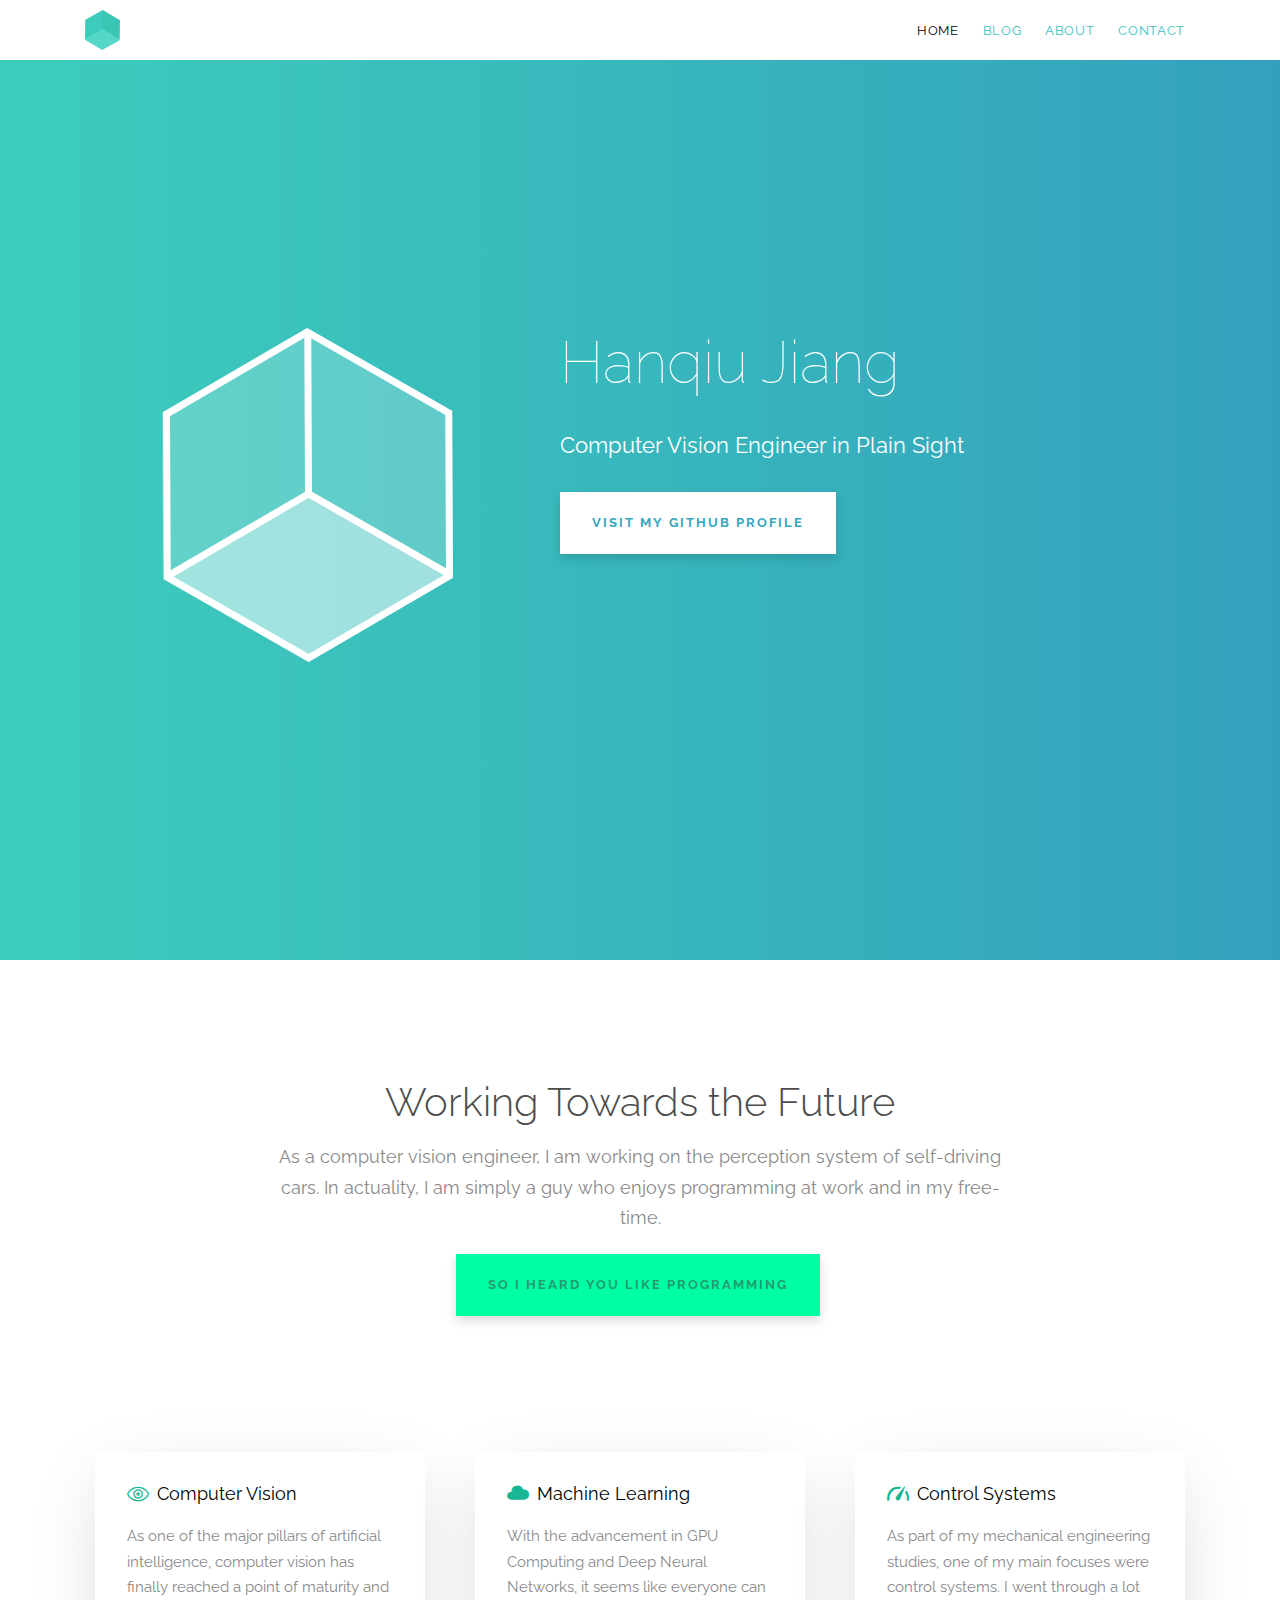
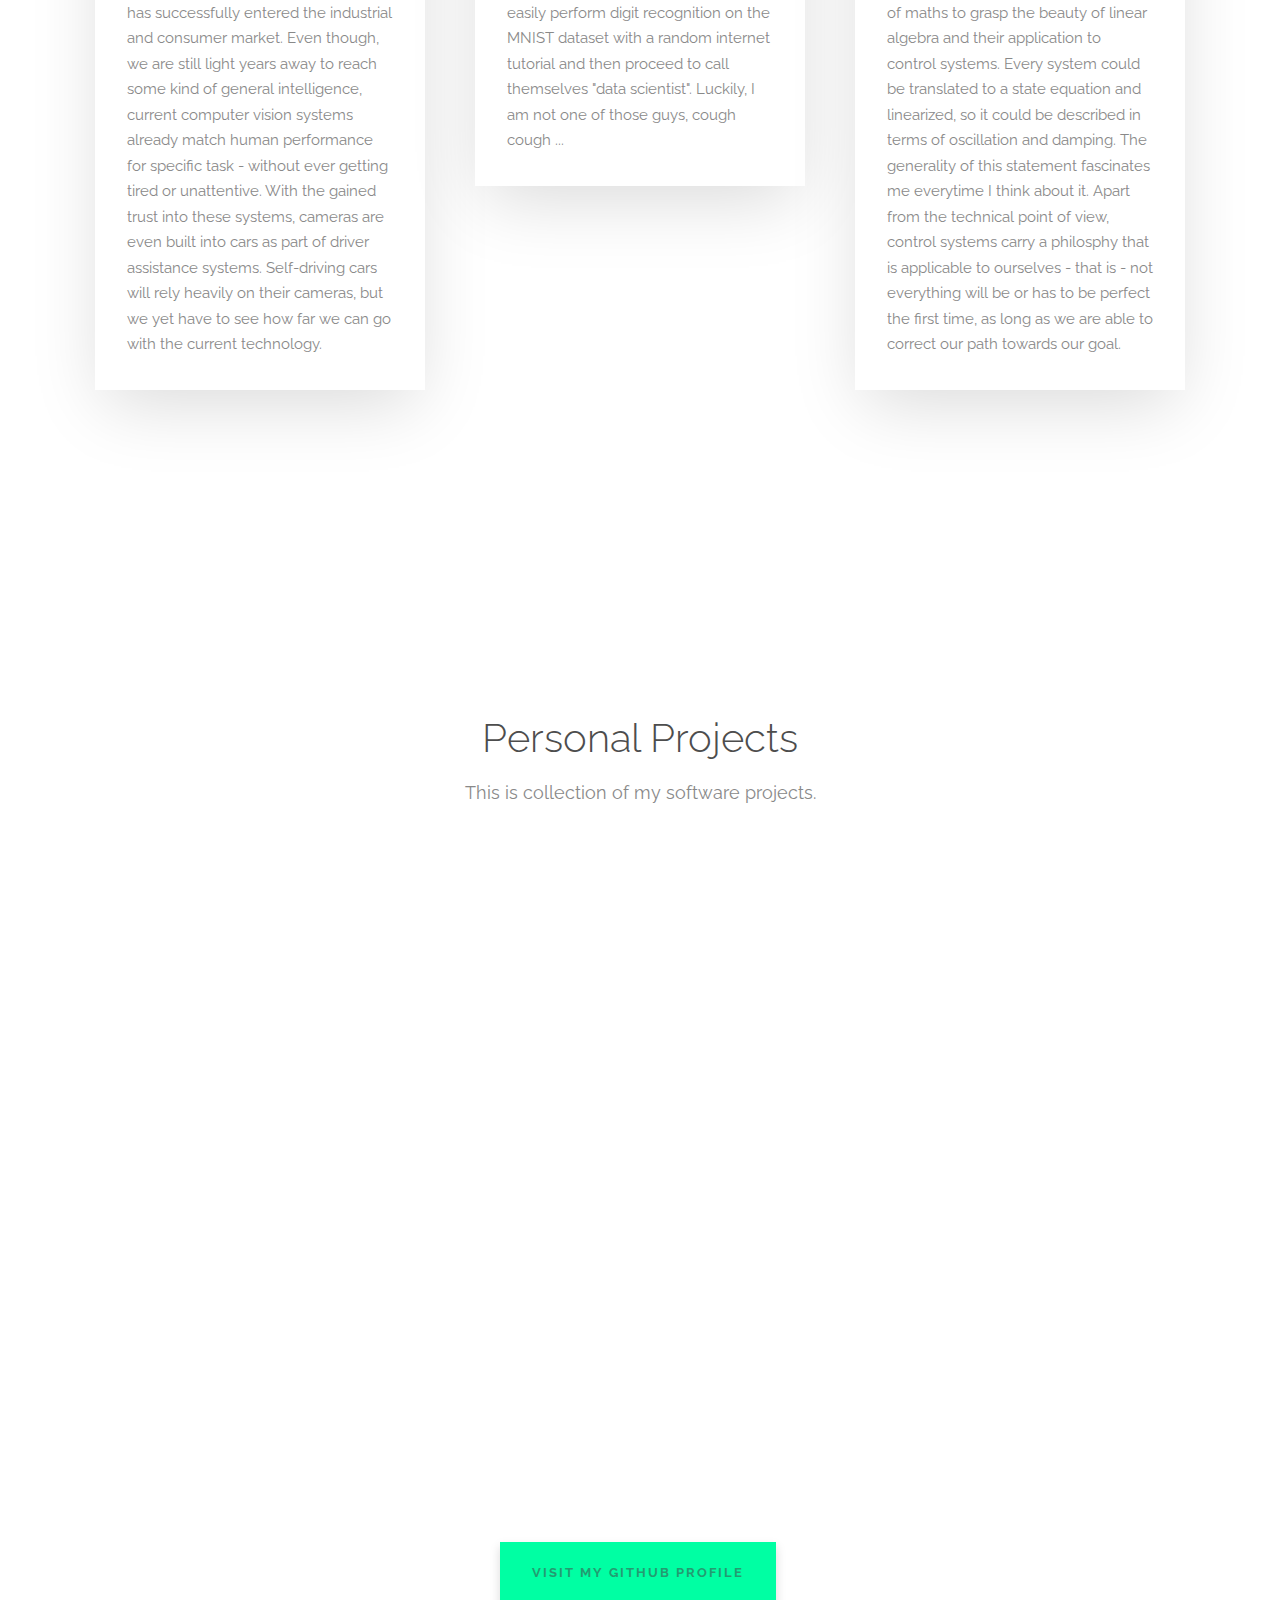
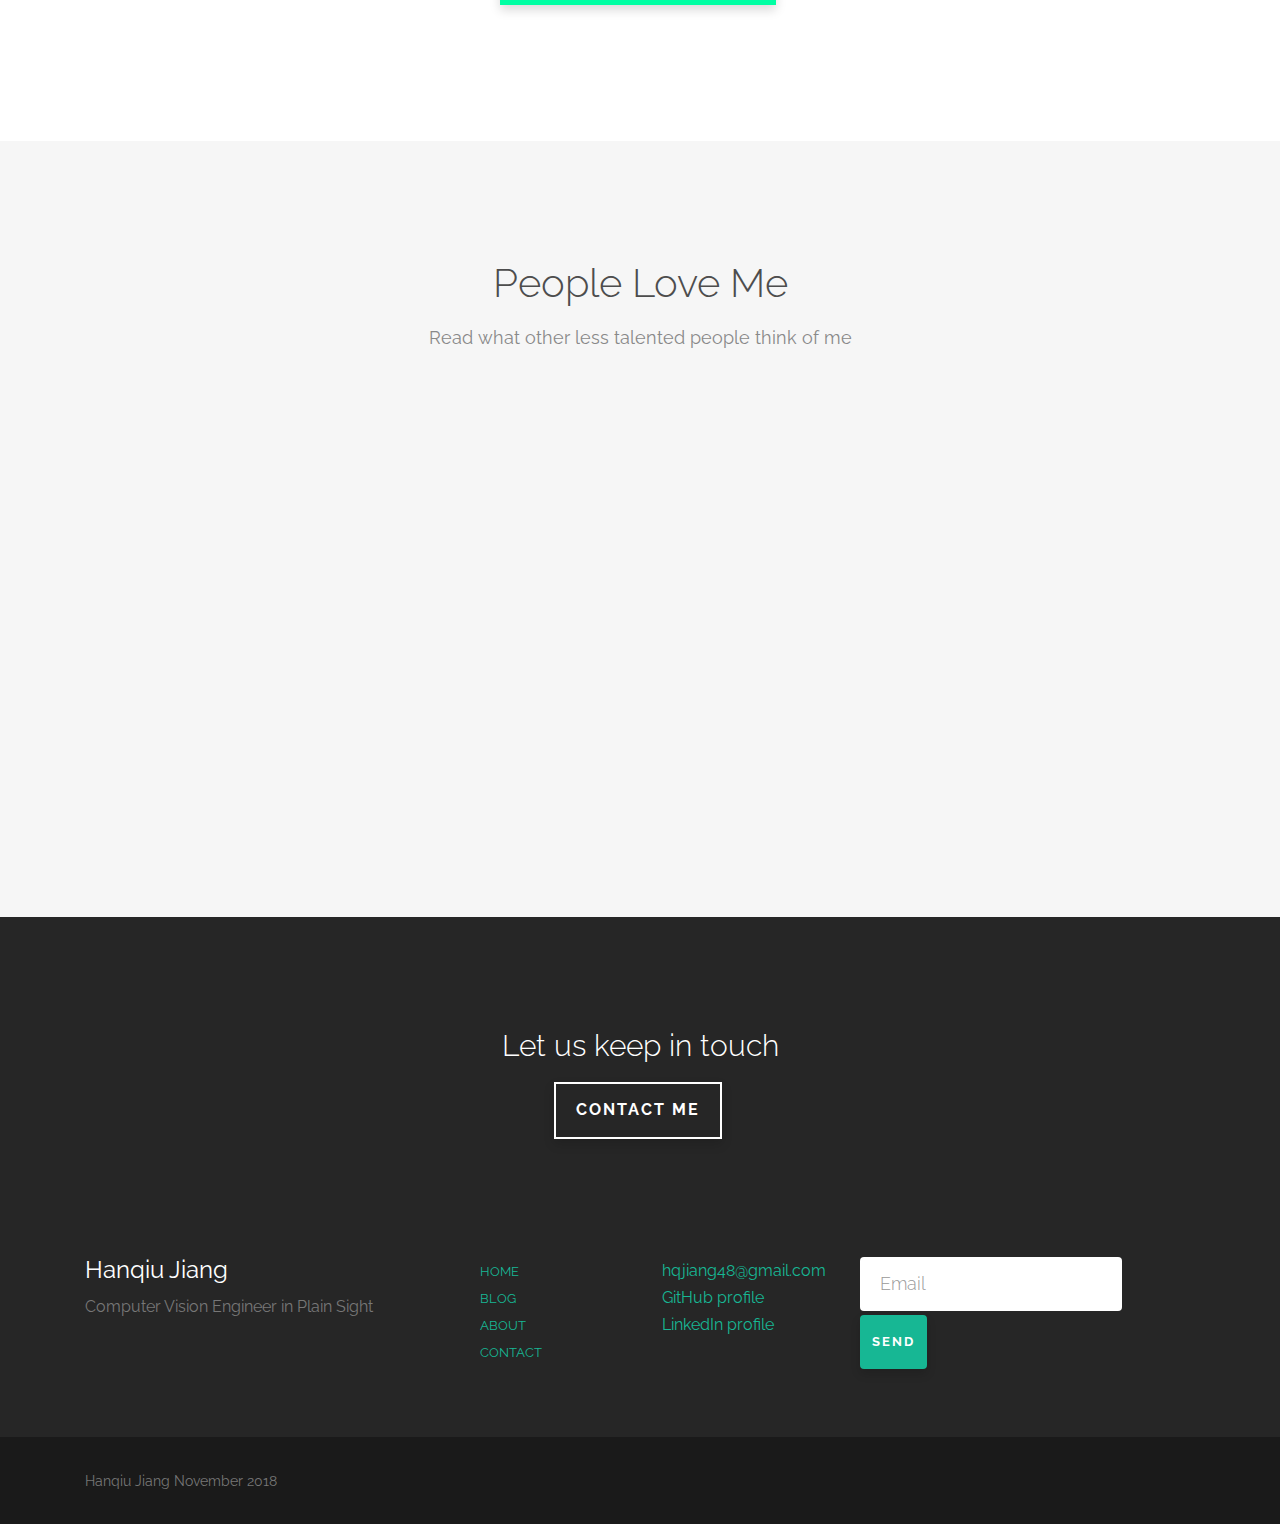
==== commit a63cbb15: "feat: Unify footer, add LinkedIn" ====
--- a/www/index.html
+++ b/www/index.html
@@ -118,7 +118,7 @@
 									<div class="col-md-7 copy">
 										<h1>Hanqiu Jiang</h1>
 										<h2>Computer Vision Engineer in Plain Sight</h2>
-										<p><a href="https://github.com/hq-jiang" target="_blank" class="btn btn-white">Visit my Github profile</a></p>
+										<p><a href="https://github.com/hq-jiang" target="_blank" class="btn btn-white">Visit my GitHub profile</a></p>
 									</div>
 								</div>
 							</div>
@@ -175,17 +175,16 @@
 					</div>
 					<div class="col-md-4 col-sm-4 service-wrap">
 						<div class="service animate-change">
+							<h3><i class="icon-cloud2"></i> Machine Learning</h3>
+							<p>With the advancement in GPU Computing and Deep Neural Networks, it seems like everyone can easily perform digit recognition on the MNIST dataset with a random internet tutorial and then proceed to call themselves "data scientist". Luckily, I am not one of those guys, cough cough ...</p>
+						</div>
+					</div>
+					<div class="col-md-4 col-sm-4 service-wrap">
+						<div class="service">
 							<h3><i class="icon-gauge"></i> Control Systems</h3>
 							<p>As part of my mechanical engineering studies, one of my main focuses were control systems. I went through a lot of maths to grasp the beauty of linear algebra and their application to control systems. Every system could be translated to a state equation and linearized, so it could be described in terms of oscillation and damping. The generality of this statement fascinates me everytime I think about it. Apart from the technical point of view, control systems carry a philosphy that is applicable to ourselves - that is - not everything will be or has to be perfect the first time, as long as we are able to correct our path towards our goal.</p>
 						</div>
 					</div>
-					<div class="col-md-4 col-sm-4 service-wrap">
-						<div class="service">
-							<h3><i class="icon-cloud2"></i> Machine Learning</h3>
-							<p>With the advancement in GPU Computing and Deep Neural Networks, it seems like everyone can easily perform digit recognition on the MNIST dataset with a random internet tutorial and then proceed to call themselves "data scientist". Luckily, I am not one of those guys, cough cough ...</p>
-						</div>
-					</div>
-
 					<div class="clearfix visible-md-block visible-sm-block"></div>
 
 				</div>
@@ -284,7 +283,7 @@
 				</div>
 				<div class="row">
 					<div class="col-md-12 text-center">
-					<p><a href="https://github.com/hq-jiang" target="_blank" class="btn btn-special">Visit my Github profile</a></p>
+					<p><a href="https://github.com/hq-jiang" target="_blank" class="btn btn-special">Visit my GitHub profile</a></p>
 					</div>
 				</div>
 			</div>
@@ -355,27 +354,26 @@
 						<p><a href="contact.html" class="btn btn-white btn-outline">Contact Me</a></p>
 					</div>
 				</div>
-				<!--
 				<div class="row row-pb-md">
 					<div class="col-md-4 gtco-widget gtco-footer-paragraph">
-						<h3>Cube</h3>
-						<p>Lorem ipsum dolor sit amet, consectetur adipiscing elit. Phasellus placerat enim et urna sagittis, rhoncus euismod.</p>
+						<h3>Hanqiu Jiang</h3>
+						<p>Computer Vision Engineer in Plain Sight</p>
 					</div>
 					<div class="col-md-4 gtco-footer-link">
 						<div class="row">
 							<div class="col-md-6">
 								<ul class="gtco-list-link">
-									<li><a href="#">Home</a></li>
-									<li><a href="#">Features</a></li>
-									<li><a href="#">Products</a></li>
-									<li><a href="#">Testimonial</a></li>
-									<li><a href="#">Contact</a></li>
+									<li><a href="index.html">Home</a></li>
+									<li><a href="blog.html">Blog</a></li>
+									<li><a href="about.html">About</a></li>
+									<li><a href="contact.html">Contact</a></li>
 								</ul>
 							</div>
 							<div class="col-md-6">
 								<p>
-									<a href="tel://1234567890">+1 234 4565 2342</a> <br>
 									<a href="#">hqjiang48@gmail.com</a>
+									<a href="https://github.com/hq-jiang">GitHub profile</a>
+									<a href="https://www.linkedin.com/in/hanqiu-jiang-138265134/">LinkedIn profile</a>
 								</p>
 							</div>
 						</div>
@@ -390,7 +388,6 @@
 						</form>
 					</div>
 				</div> 
-				-->
 			</div>
 			<div class="gtco-copyright">
 				<div class="gtco-container">
--- a/www/css/style.css
+++ b/www/css/style.css
@@ -796,10 +796,13 @@
   font-size: 23px;
   content: "\e9af";
 }
-
 .gtco-contact-info ul li.heart:before {
   font-size: 23px;
   content: "\e9b5";
+}
+.gtco-contact-info ul li.head:before {
+  font-size: 23px;
+  content: "\e074";
 }
 
 #map {
